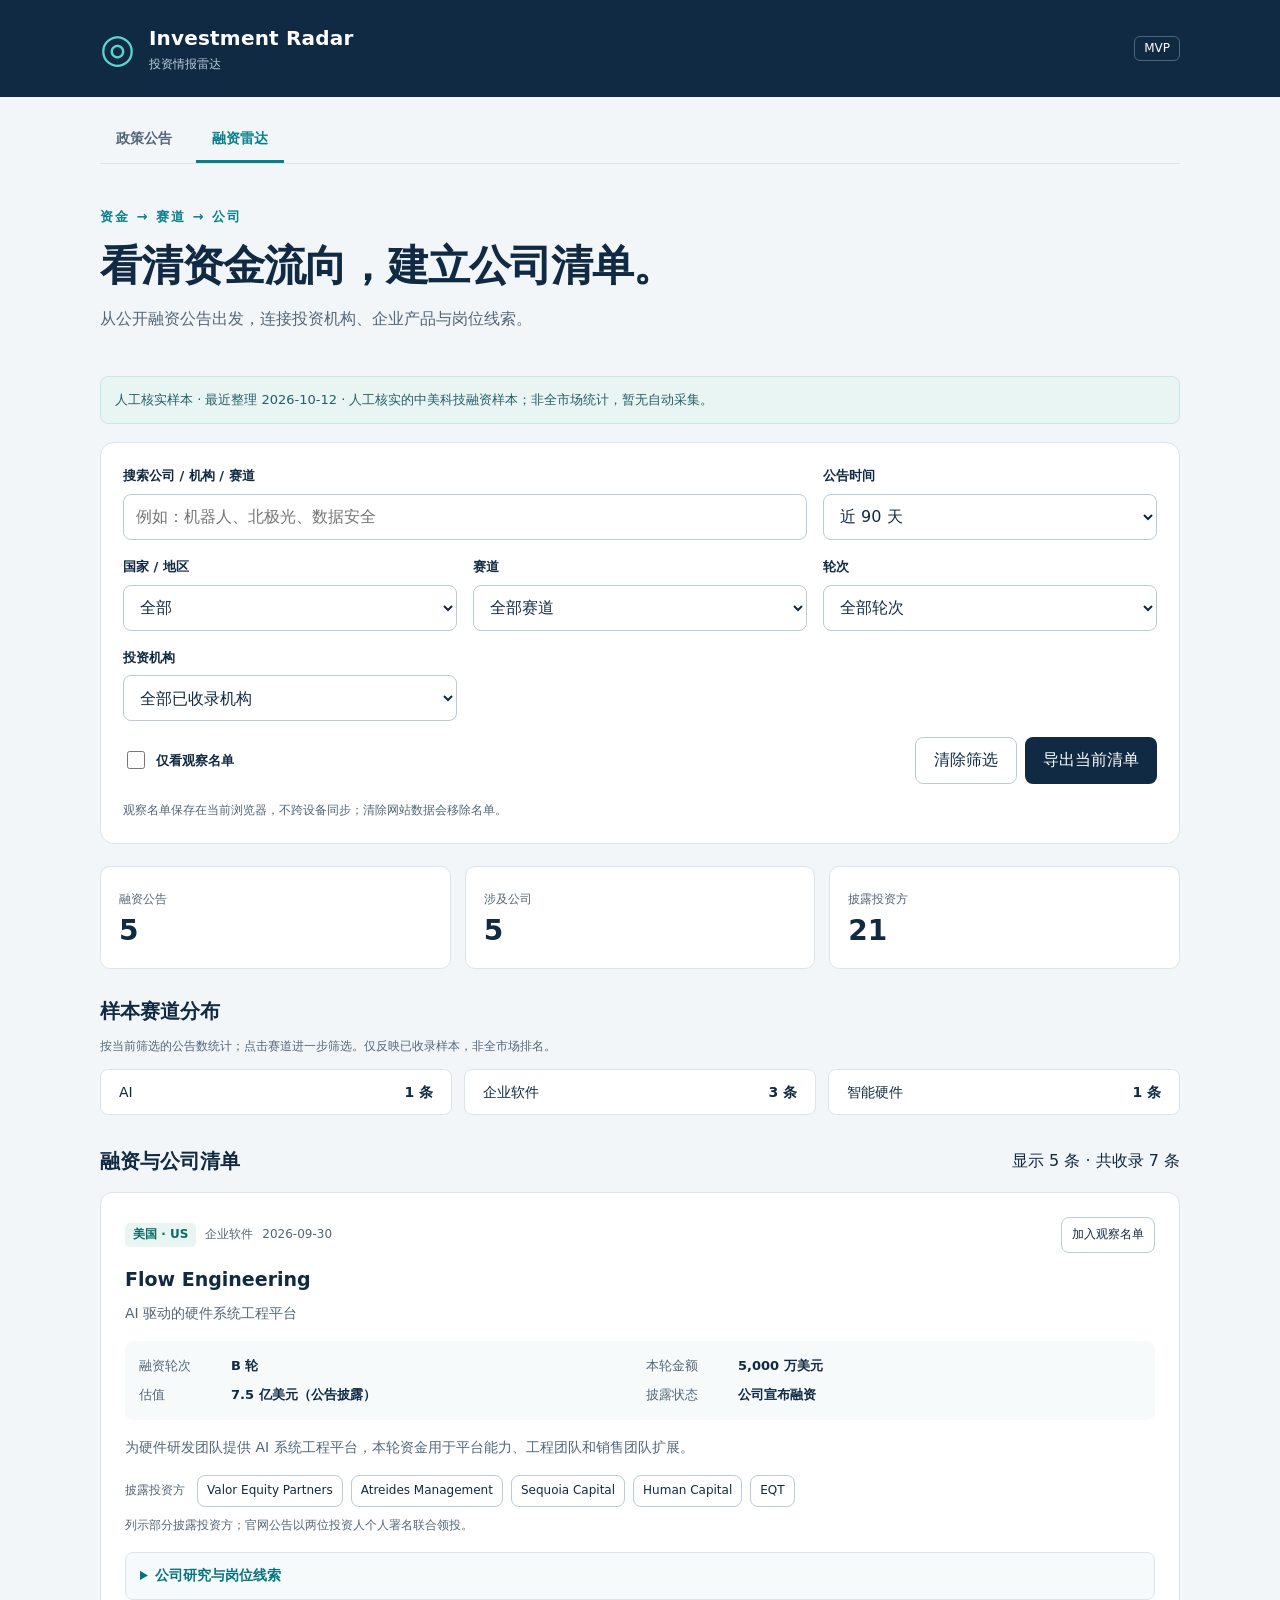
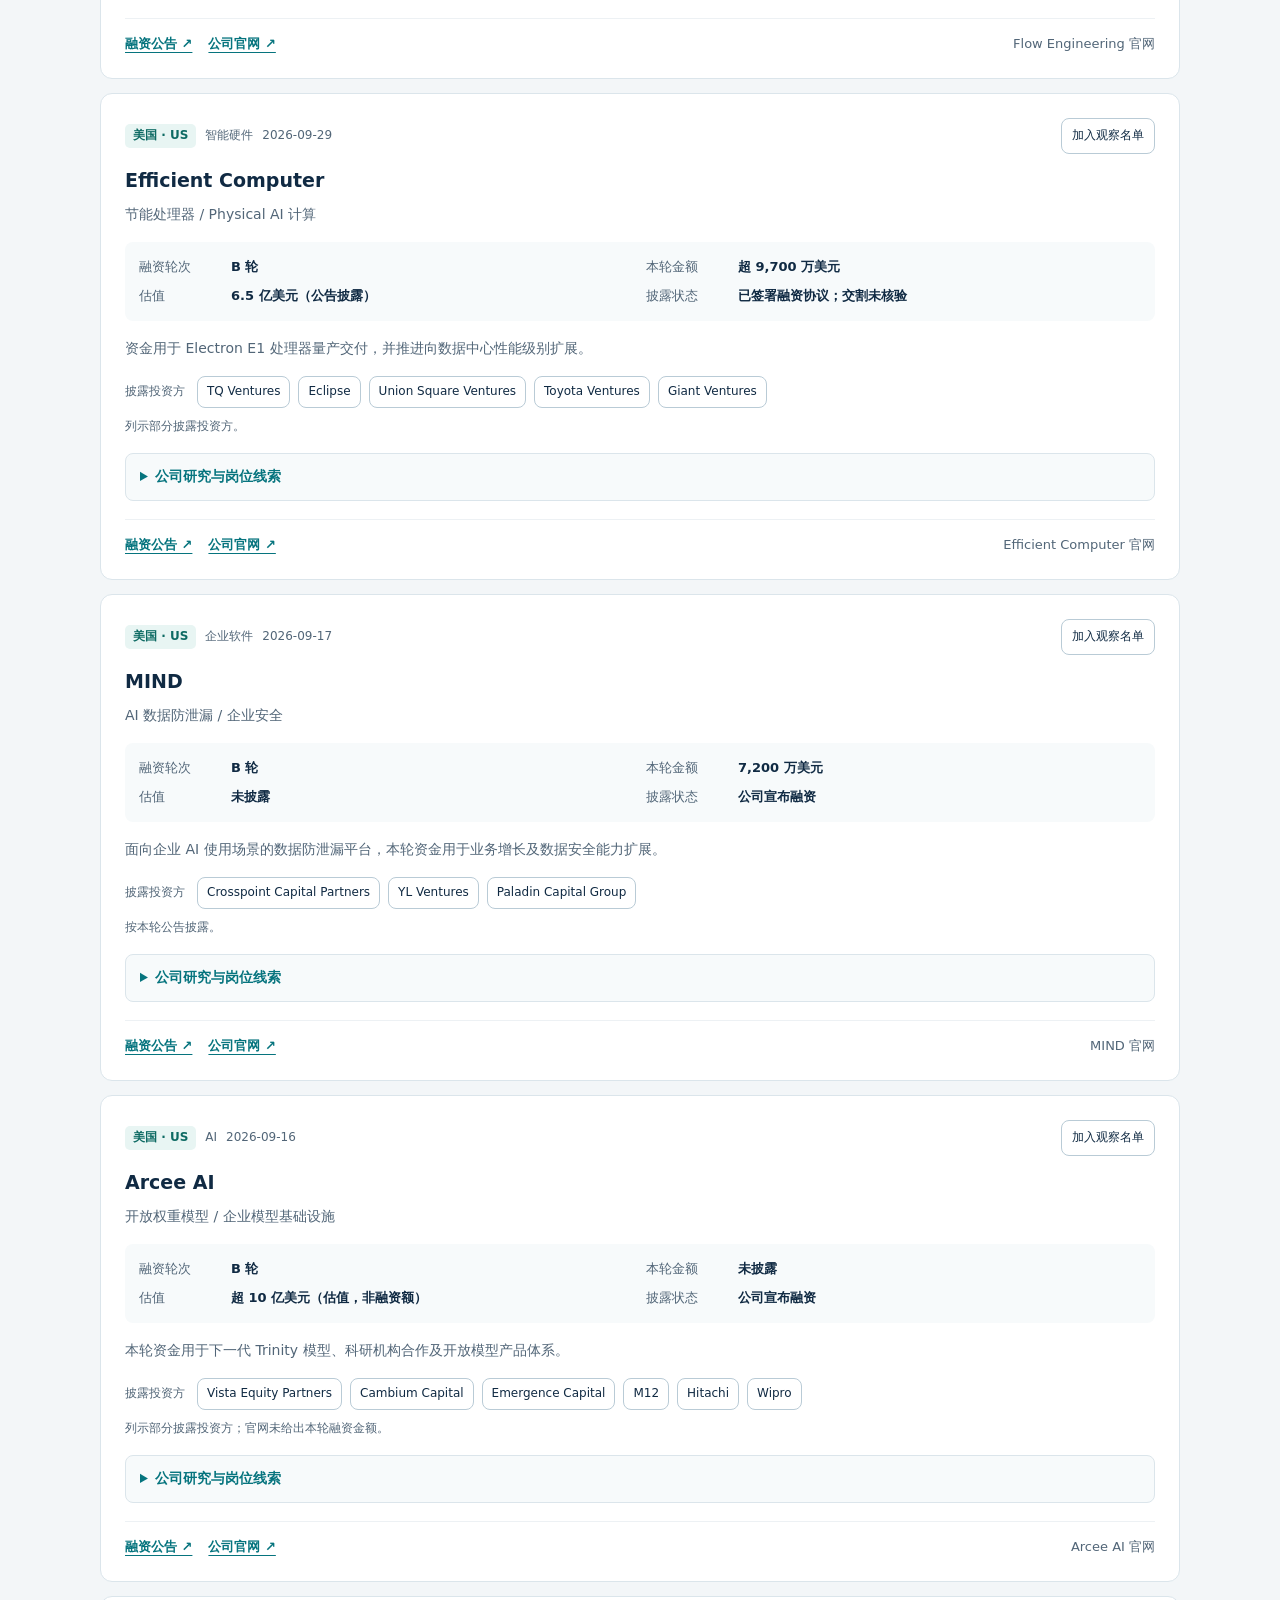
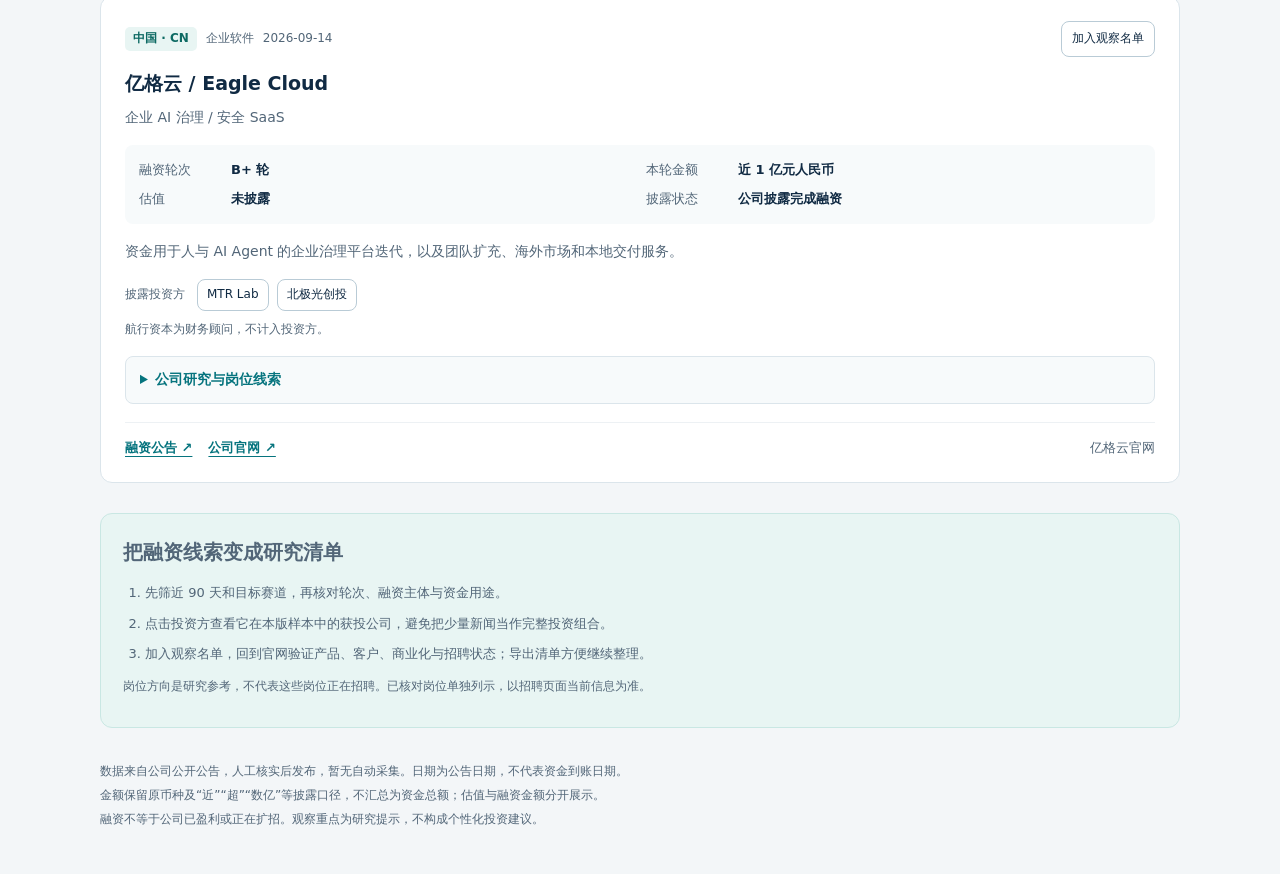
==== funding.html @ 4e7afb24 "Add files via upload" ====
<!doctype html>
<html lang="zh-CN">
<head>
  <meta charset="utf-8">
  <meta name="viewport" content="width=device-width, initial-scale=1">
  <meta name="theme-color" content="#102a43">
  <meta name="description" content="Investment Radar 融资雷达：按赛道、轮次和投资机构浏览中美科技融资，建立公司观察名单。">
  <title>融资雷达 · Investment Radar</title>
  <link rel="stylesheet" href="./styles.css?v=20261012-funding1">
  <script src="./funding.js?v=20261012-funding1" defer></script>
</head>
<body>
  <header><div class="wrap brand"><span class="logo" aria-hidden="true">◎</span><div><strong>Investment Radar</strong><span>投资情报雷达</span></div><span class="badge">MVP</span></div></header>
  <main class="wrap">
    <nav class="section-nav" aria-label="信息版块"><a href="./index.html">政策公告</a><a href="./funding.html" aria-current="page">融资雷达</a></nav>
    <section class="intro"><p class="eyebrow">资金 → 赛道 → 公司</p><h1>看清资金流向，建立公司清单。</h1><p>从公开融资公告出发，连接投资机构、企业产品与岗位线索。</p></section>
    <p id="funding-status" class="pilot-status" role="status" aria-live="polite">正在加载融资信息…</p>
    <section class="funding-toolbar" aria-label="融资筛选">
      <div class="field funding-search"><label for="funding-search">搜索公司 / 机构 / 赛道</label><input id="funding-search" type="search" placeholder="例如：机器人、北极光、数据安全" autocomplete="off"></div>
      <div class="field"><label for="funding-period">公告时间</label><select id="funding-period"><option value="90">近 90 天</option><option value="30">近 30 天</option><option value="180">近 180 天</option><option value="all">全部已收录</option></select></div>
      <div class="field"><label for="funding-country">国家 / 地区</label><select id="funding-country"><option value="">全部</option><option value="CN">中国</option><option value="US">美国</option></select></div>
      <div class="field"><label for="funding-sector">赛道</label><select id="funding-sector"><option value="">全部赛道</option><option value="AI">AI</option><option value="企业软件">企业软件</option><option value="智能硬件">智能硬件</option></select></div>
      <div class="field"><label for="funding-round">轮次</label><select id="funding-round"><option value="">全部轮次</option><option value="ABC">A / B / C 系列</option><option value="A">A 系列</option><option value="B">B 系列（含 B+）</option><option value="C">C 系列</option><option value="OTHER">其他 / 未披露</option></select></div>
      <div class="field"><label for="funding-investor">投资机构</label><select id="funding-investor"><option value="">全部已收录机构</option></select></div>
      <div class="funding-actions"><label class="watch-toggle" for="funding-watch-only"><input id="funding-watch-only" type="checkbox">仅看观察名单</label><div><button id="funding-clear" type="button" class="secondary-button">清除筛选</button><button id="funding-export" type="button" disabled>导出当前清单</button><button id="funding-retry" type="button" hidden>重试加载</button></div></div>
      <p id="watch-notice" class="funding-note" role="status" aria-live="polite">观察名单保存在当前浏览器，不跨设备同步。</p>
    </section>
    <section class="funding-stats" aria-label="筛选结果统计"><div><span>融资公告</span><strong id="funding-stat-events">0</strong></div><div><span>涉及公司</span><strong id="funding-stat-companies">0</strong></div><div><span>披露投资方</span><strong id="funding-stat-investors">0</strong></div></section>
    <section class="sector-section" aria-label="样本赛道分布"><h2>样本赛道分布</h2><p class="funding-note">按当前筛选的公告数统计；点击赛道进一步筛选。仅反映已收录样本，非全市场排名。</p><div id="funding-sectors" class="sector-grid"></div></section>
    <div class="results-heading"><h2>融资与公司清单</h2><span id="funding-count" aria-live="polite"></span></div>
    <section id="funding-cards" class="events" aria-label="融资公告列表"></section>
    <aside class="funding-guide"><h2>把融资线索变成研究清单</h2><ol><li>先筛近 90 天和目标赛道，再核对轮次、融资主体与资金用途。</li><li>点击投资方查看它在本版样本中的获投公司，避免把少量新闻当作完整投资组合。</li><li>加入观察名单，回到官网验证产品、客户、商业化与招聘状态；导出清单方便继续整理。</li></ol><p>岗位方向是研究参考，不代表这些岗位正在招聘。已核对岗位单独列示，以招聘页面当前信息为准。</p></aside>
    <footer><p>数据来自公司公开公告，人工核实后发布，暂无自动采集。日期为公告日期，不代表资金到账日期。</p><p>金额保留原币种及“近”“超”“数亿”等披露口径，不汇总为资金总额；估值与融资金额分开展示。</p><p>融资不等于公司已盈利或正在扩招。观察重点为研究提示，不构成个性化投资建议。</p></footer>
  </main>
</body>
</html>
---- styles.css ----
:root{color-scheme:light;--ink:#102a43;--muted:#526678;--accent:#087f8c;--line:#dbe5eb;--paper:#fff;--bg:#f3f6f8}*{box-sizing:border-box}body{margin:0;background:var(--bg);font-family:system-ui,-apple-system,"Segoe UI","Microsoft YaHei",sans-serif;color:var(--ink);line-height:1.65}.wrap{width:min(1080px,calc(100% - 40px));margin:auto}header{background:var(--ink);color:#fff}.brand{display:flex;align-items:center;gap:14px;padding:22px 0}.brand strong{display:block;font-size:20px;letter-spacing:.2px}.brand div>span{display:block;font-size:12px;color:#bbd0dd}.logo{font-size:40px;line-height:1;color:#5ad4cd}.badge{margin-left:auto;border:1px solid #4a677d;border-radius:6px;padding:2px 9px;font-size:12px}.intro{padding:42px 0 28px}.eyebrow{color:var(--accent);font-weight:700;font-size:13px;letter-spacing:2px;margin:0}h1{font-size:clamp(27px,4vw,42px);letter-spacing:-1px;line-height:1.3;margin:12px 0}p{margin:8px 0}.intro>p:last-child{color:var(--muted)}.toolbar{display:flex;gap:16px;align-items:end;background:#fff;padding:22px;border:1px solid var(--line);border-radius:14px}.field{min-width:180px}.search{flex:1;min-width:0}label{display:block;font-size:13px;font-weight:600;margin-bottom:7px}input,select,button{font:inherit;border-radius:8px;min-height:46px}input,select{width:100%;border:1px solid #b9cbd6;padding:9px 12px;background:#fff;color:var(--ink)}button{background:var(--ink);color:#fff;border:0;padding:9px 18px;cursor:pointer;white-space:nowrap}button:disabled{opacity:.6;cursor:wait}a:focus-visible,input:focus-visible,select:focus-visible,button:focus-visible{outline:3px solid #16a6ac;outline-offset:3px}.results-heading{display:flex;align-items:center;justify-content:space-between;gap:12px;margin:30px 0 14px}h2{font-size:20px;margin:0}#count{font-size:13px;color:var(--muted)}.status{padding:14px 0;color:var(--muted);font-size:14px}.status.error{background:#fff0ed;border:1px solid #e9b8ad;border-radius:8px;padding:14px;color:#8d2f21}.events{display:grid;gap:14px}.card{padding:24px;background:var(--paper);border:1px solid var(--line);border-radius:12px}.meta{display:flex;flex-wrap:wrap;align-items:center;gap:9px;font-size:12px;color:var(--muted)}.tag{border-radius:5px;padding:2px 8px;background:#e8f5f3;color:#0d6a63;font-weight:600}.card h3{font-size:19px;line-height:1.5;margin:12px 0 8px;overflow-wrap:anywhere}.summary{font-size:14px;color:var(--muted);white-space:pre-line;overflow-wrap:anywhere}.card-bottom{display:flex;justify-content:space-between;align-items:center;gap:16px;border-top:1px solid #edf1f4;margin-top:18px;padding-top:14px;font-size:13px}.source{color:var(--muted)}a{color:#06747e;text-underline-offset:4px;font-weight:600}.empty{background:#fff;border:1px dashed #b9cbd6;padding:36px 20px;text-align:center;border-radius:12px;color:var(--muted)}#more{display:block;margin:22px auto}#more[hidden]{display:none}footer{font-size:12px;color:var(--muted);padding:30px 0 40px}footer p{margin:4px 0}@media(max-width:600px){.wrap{width:calc(100% - 28px)}.brand{padding:17px 0}.intro{padding:30px 0 22px}.toolbar{flex-wrap:wrap;padding:16px;gap:12px}.search{flex-basis:100%}.field:not(.search){flex:1;min-width:0}.toolbar button{padding:9px 12px}.card{padding:18px}.card h3{font-size:17px}.card-bottom{align-items:start}.results-heading{margin-top:24px}}
.original-title{font-size:13px;line-height:1.6;color:var(--muted);margin:4px 0 12px;overflow-wrap:anywhere}@media(max-width:600px){.original-title{font-size:12px}.source{overflow-wrap:anywhere}}
.pilot-status{font-size:13px;color:#245f68;background:#e8f5f3;border:1px solid #c9e7e3;border-radius:8px;padding:12px 14px;line-height:1.7}.pilot-summary{border-left:3px solid var(--accent);padding-left:14px;margin:18px 0}.pilot-summary h4,.pilot-analysis h4{font-size:13px;margin:14px 0 6px;color:var(--ink)}.pilot-summary p,.pilot-analysis p,.analysis-list{font-size:14px;color:var(--muted);line-height:1.85;overflow-wrap:anywhere}.pilot-analysis{background:#f7fafb;border:1px solid var(--line);border-radius:8px;padding:0 14px;margin-top:16px}.pilot-analysis>summary{min-height:46px;cursor:pointer;padding:11px 0;font-size:14px;font-weight:600;color:#06747e}.pilot-analysis[open]{padding-bottom:14px}.pilot-analysis>summary:focus-visible{outline:3px solid #16a6ac;outline-offset:3px}.pilot-analysis .analysis-meta{font-size:12px;margin-top:4px}.analysis-list{padding-left:22px;margin:6px 0}.analysis-list li{margin:5px 0}.pilot-analysis .analysis-limits{font-size:13px}@media(max-width:600px){.pilot-summary{padding-left:11px}.pilot-summary p,.pilot-analysis p,.analysis-list{font-size:13px}}
.routine-toggle{display:flex;align-items:center;gap:8px;margin:14px 0 0;font-size:13px;color:var(--muted);cursor:pointer}.routine-toggle input{width:18px;height:18px;min-height:18px;accent-color:var(--accent)}.routine-tag{font-size:12px;color:#687782;background:#edf1f4;border-radius:5px;padding:2px 8px}.results-heading{flex-wrap:wrap}
.section-nav{display:flex;gap:8px;border-bottom:1px solid var(--line);padding-top:20px}.section-nav a{display:block;padding:10px 16px;text-decoration:none;font-size:14px;color:var(--muted);border-bottom:3px solid transparent}.section-nav a[aria-current="page"]{color:var(--accent);border-bottom-color:var(--accent)}.funding-toolbar{background:#fff;border:1px solid var(--line);padding:22px;border-radius:14px;display:grid;grid-template-columns:repeat(3,minmax(0,1fr));gap:16px;margin-top:18px}.funding-toolbar .field{min-width:0}.funding-search{grid-column:span 2}.funding-actions{grid-column:1/-1;display:flex;justify-content:space-between;gap:14px;align-items:center;flex-wrap:wrap}.funding-actions>div{display:flex;flex-wrap:wrap;gap:8px}.secondary-button,.watch-button,.investor-chip{background:#fff;color:var(--ink);border:1px solid #b9cbd6}.watch-toggle{display:flex;align-items:center;gap:8px;margin:0;font-size:13px;cursor:pointer}.watch-toggle input{width:18px;height:18px;min-height:18px;accent-color:var(--accent)}.funding-note{font-size:12px;color:var(--muted);line-height:1.75}.funding-toolbar>.funding-note{grid-column:1/-1;margin:0}.funding-stats{display:grid;grid-template-columns:repeat(3,minmax(0,1fr));gap:14px;margin:22px 0}.funding-stats>div{background:#fff;border:1px solid var(--line);border-radius:10px;padding:18px}.funding-stats span{font-size:12px;color:var(--muted)}.funding-stats strong{display:block;font-size:28px;line-height:1.4}.sector-section{margin:26px 0}.sector-grid{display:grid;grid-template-columns:repeat(3,minmax(0,1fr));gap:12px;margin-top:12px}.sector-button{display:flex;justify-content:space-between;align-items:center;gap:8px;background:#fff;border:1px solid var(--line);color:var(--ink);font-size:14px;white-space:normal}.sector-button[aria-pressed="true"]{background:#e8f5f3;border-color:var(--accent)}.watch-button{margin-left:auto;min-height:36px;padding:4px 10px;font-size:12px}.watch-button[aria-pressed="true"]{background:#e8f5f3;border-color:var(--accent);color:#0d6a63}.funding-subsector{font-size:14px;color:var(--muted);margin-top:0}.funding-facts{display:grid;grid-template-columns:80px minmax(0,1fr) 80px minmax(0,1fr);gap:8px 12px;font-size:13px;background:#f7fafb;border-radius:8px;padding:14px;margin:16px 0}.funding-facts dt{color:var(--muted)}.funding-facts dd{margin:0;font-weight:600;overflow-wrap:anywhere}.investor-chips{display:flex;gap:8px;flex-wrap:wrap;align-items:center;margin-top:16px}.funding-label{font-size:12px;color:var(--muted);margin-right:4px}.investor-chip{font-size:12px;padding:3px 9px;min-height:32px;white-space:normal;overflow-wrap:anywhere}.funding-links{flex-wrap:wrap;justify-content:flex-start;font-size:13px}.funding-links .source{margin-left:auto}.funding-guide{background:#e8f5f3;border:1px solid #c9e7e3;padding:22px;border-radius:12px;margin-top:30px;font-size:13px;color:var(--muted)}.funding-guide ol{padding-left:22px}.funding-guide li{margin:9px 0}.funding-guide p{font-size:12px}button[hidden]{display:none}@media(max-width:600px){.funding-toolbar{grid-template-columns:repeat(2,minmax(0,1fr));padding:16px;gap:12px}.funding-search{grid-column:1/-1}.funding-toolbar .field:last-of-type{grid-column:1/-1}.funding-actions{align-items:flex-start}.funding-actions>div{width:100%}.funding-actions button{flex:1;font-size:12px;padding:8px}.funding-stats{gap:8px}.funding-stats>div{padding:12px}.funding-stats strong{font-size:25px}.sector-grid{gap:8px}.sector-button{padding:10px;font-size:12px;flex-wrap:wrap}.funding-facts{grid-template-columns:70px minmax(0,1fr);gap:7px 10px;padding:12px}.watch-button{white-space:normal}.funding-links .source{flex-basis:100%;margin-left:0}.funding-card .meta{row-gap:8px}.funding-guide{padding:18px}}
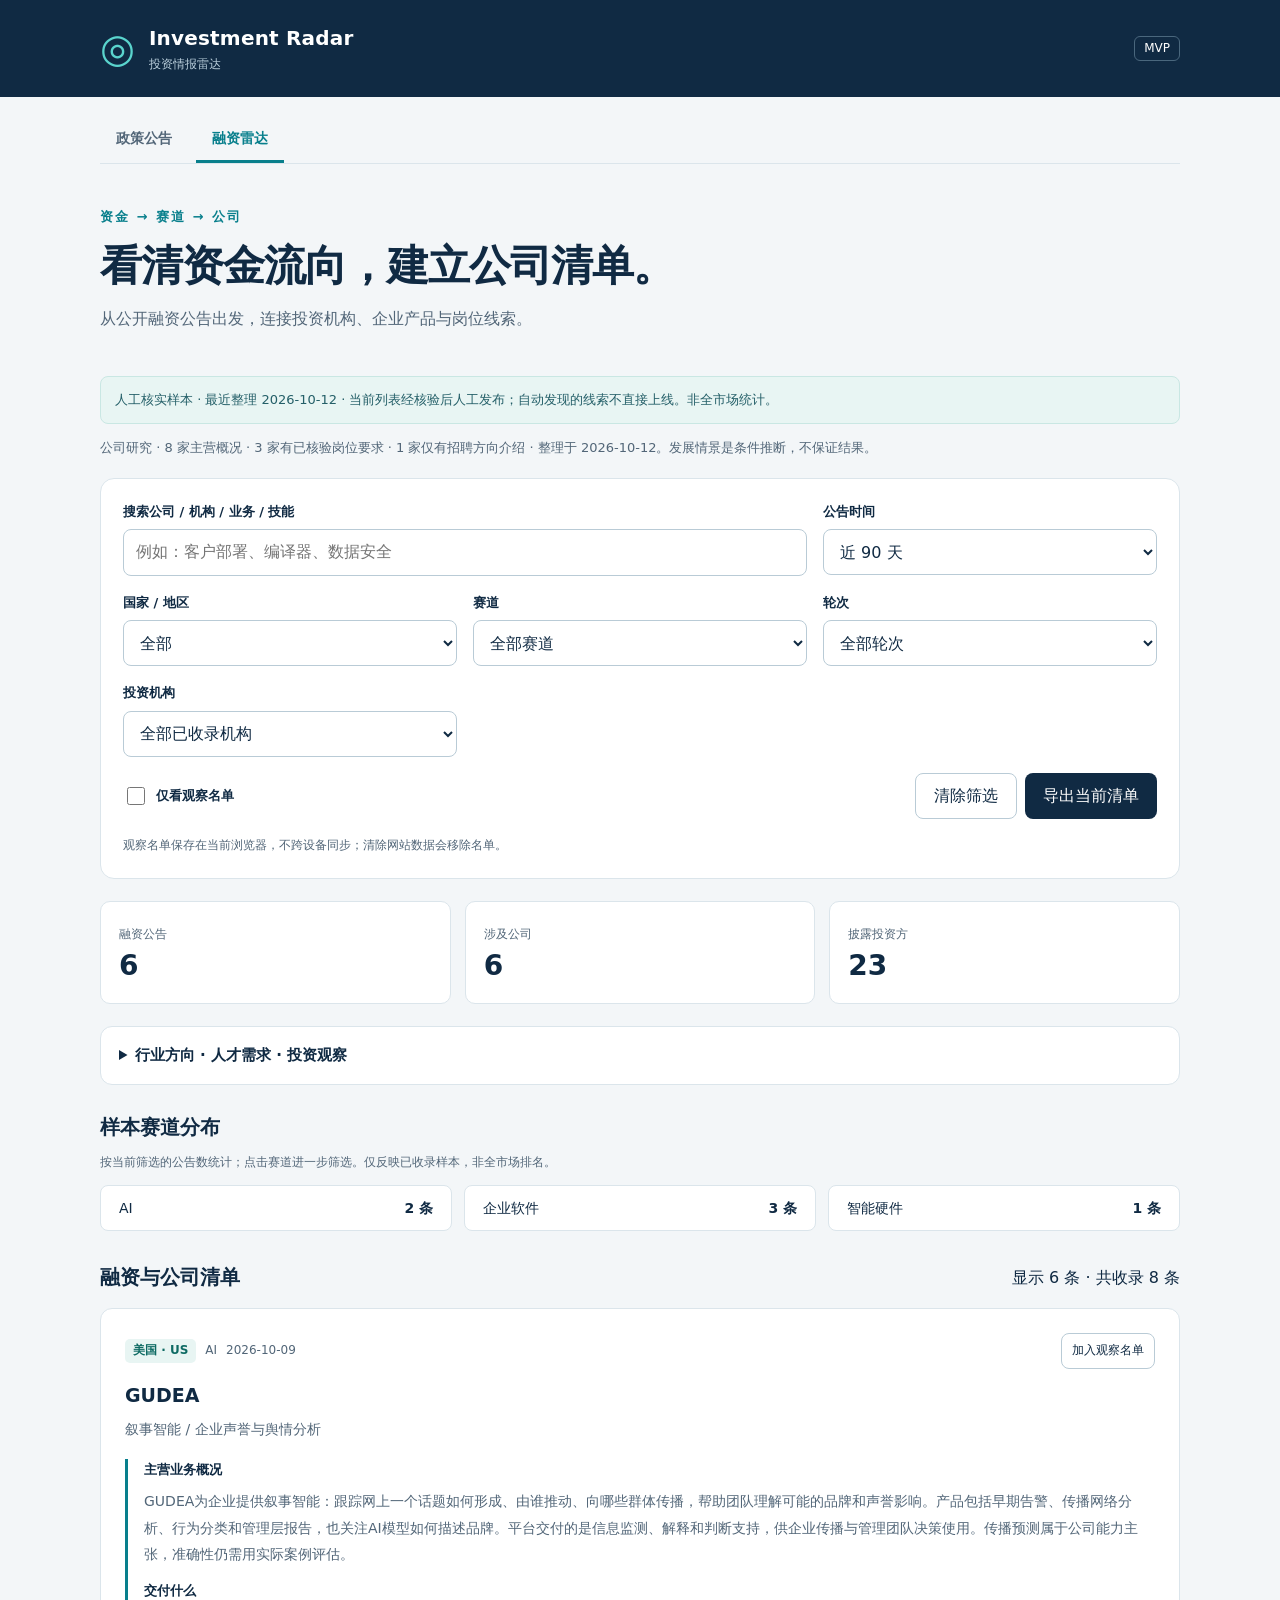
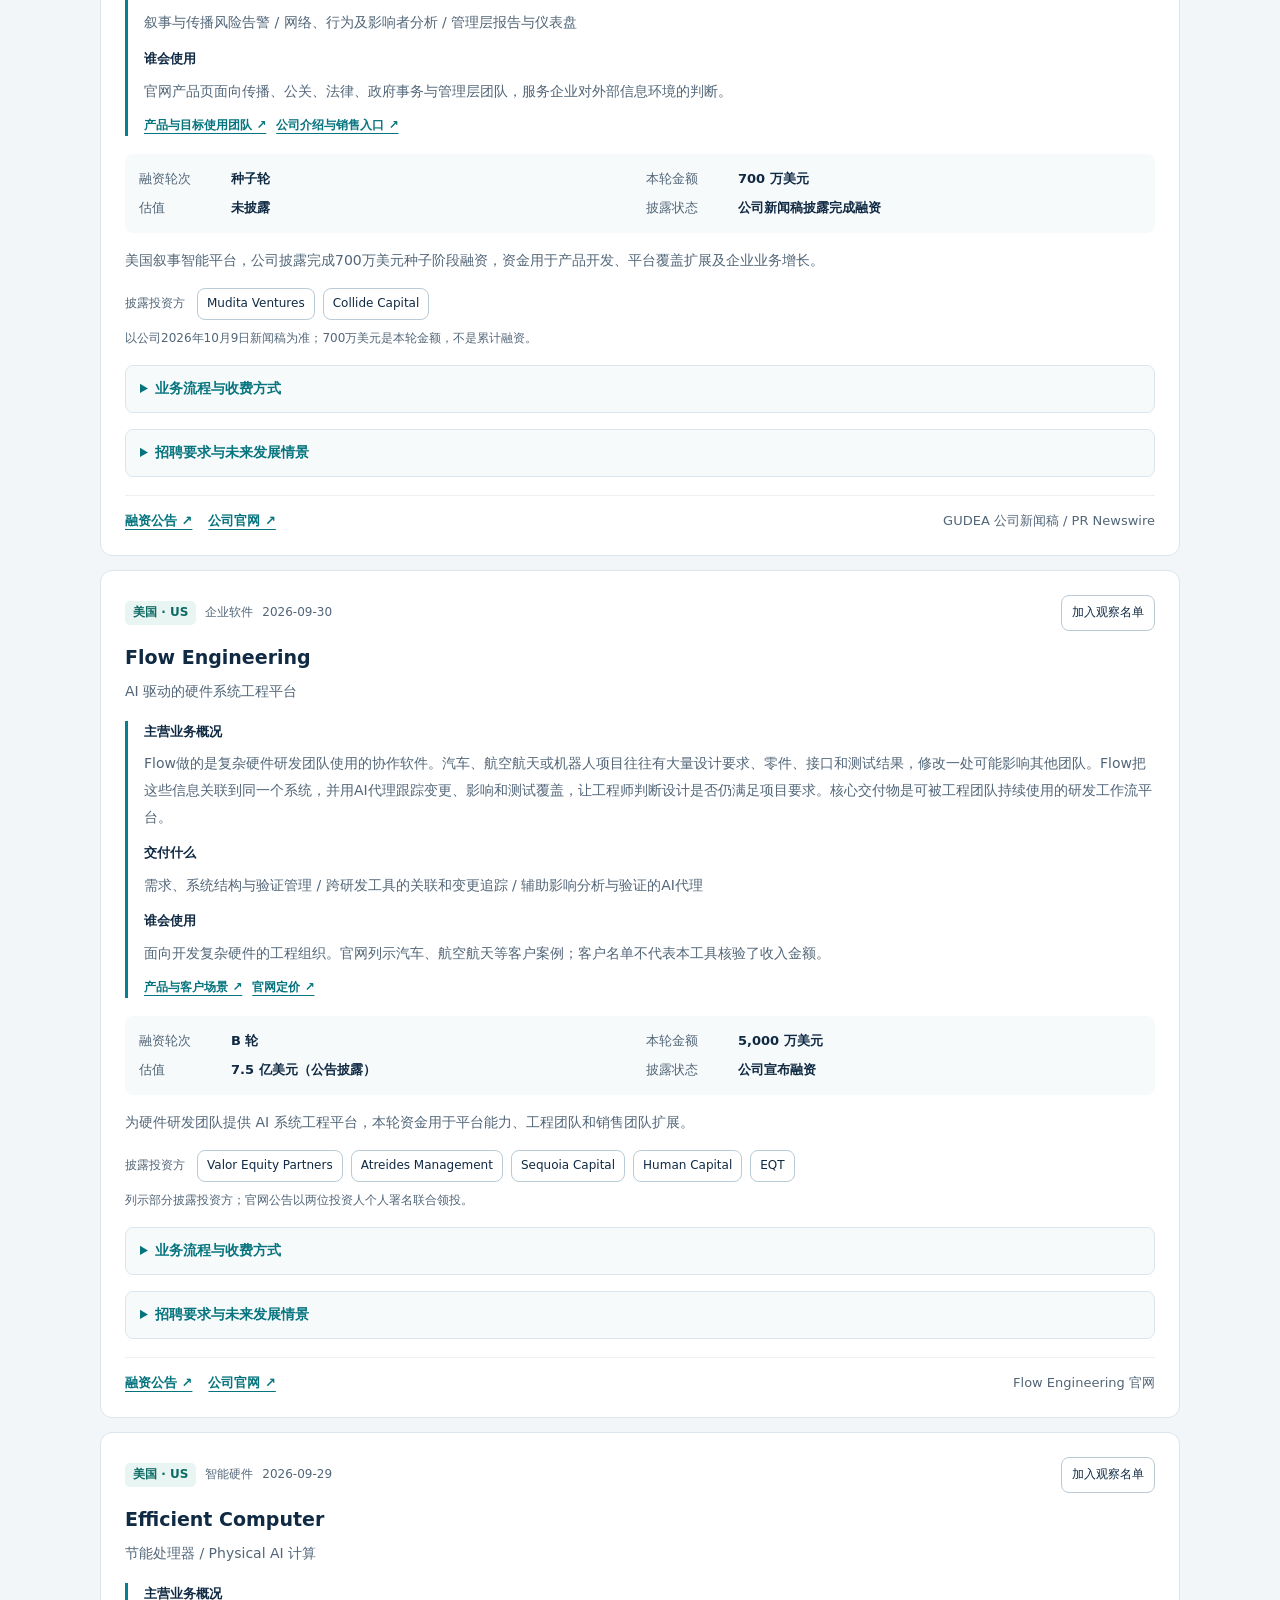
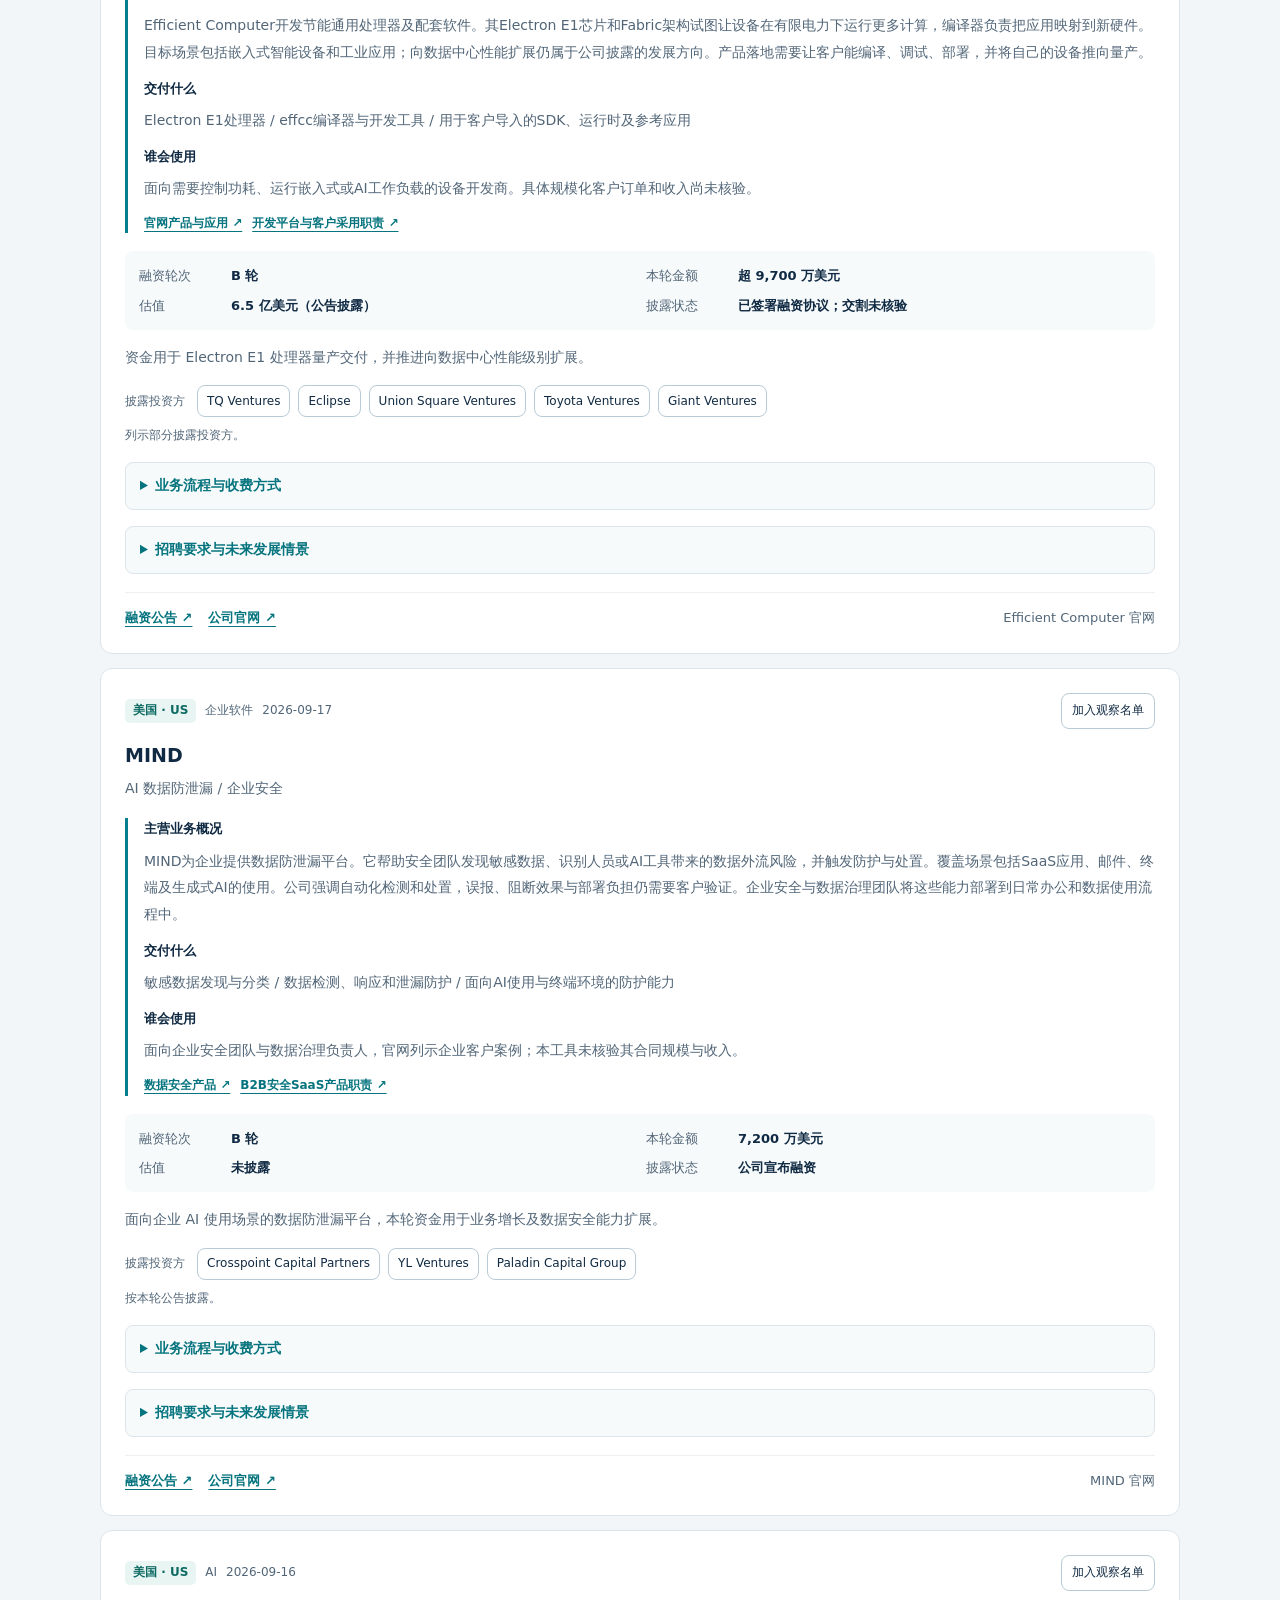
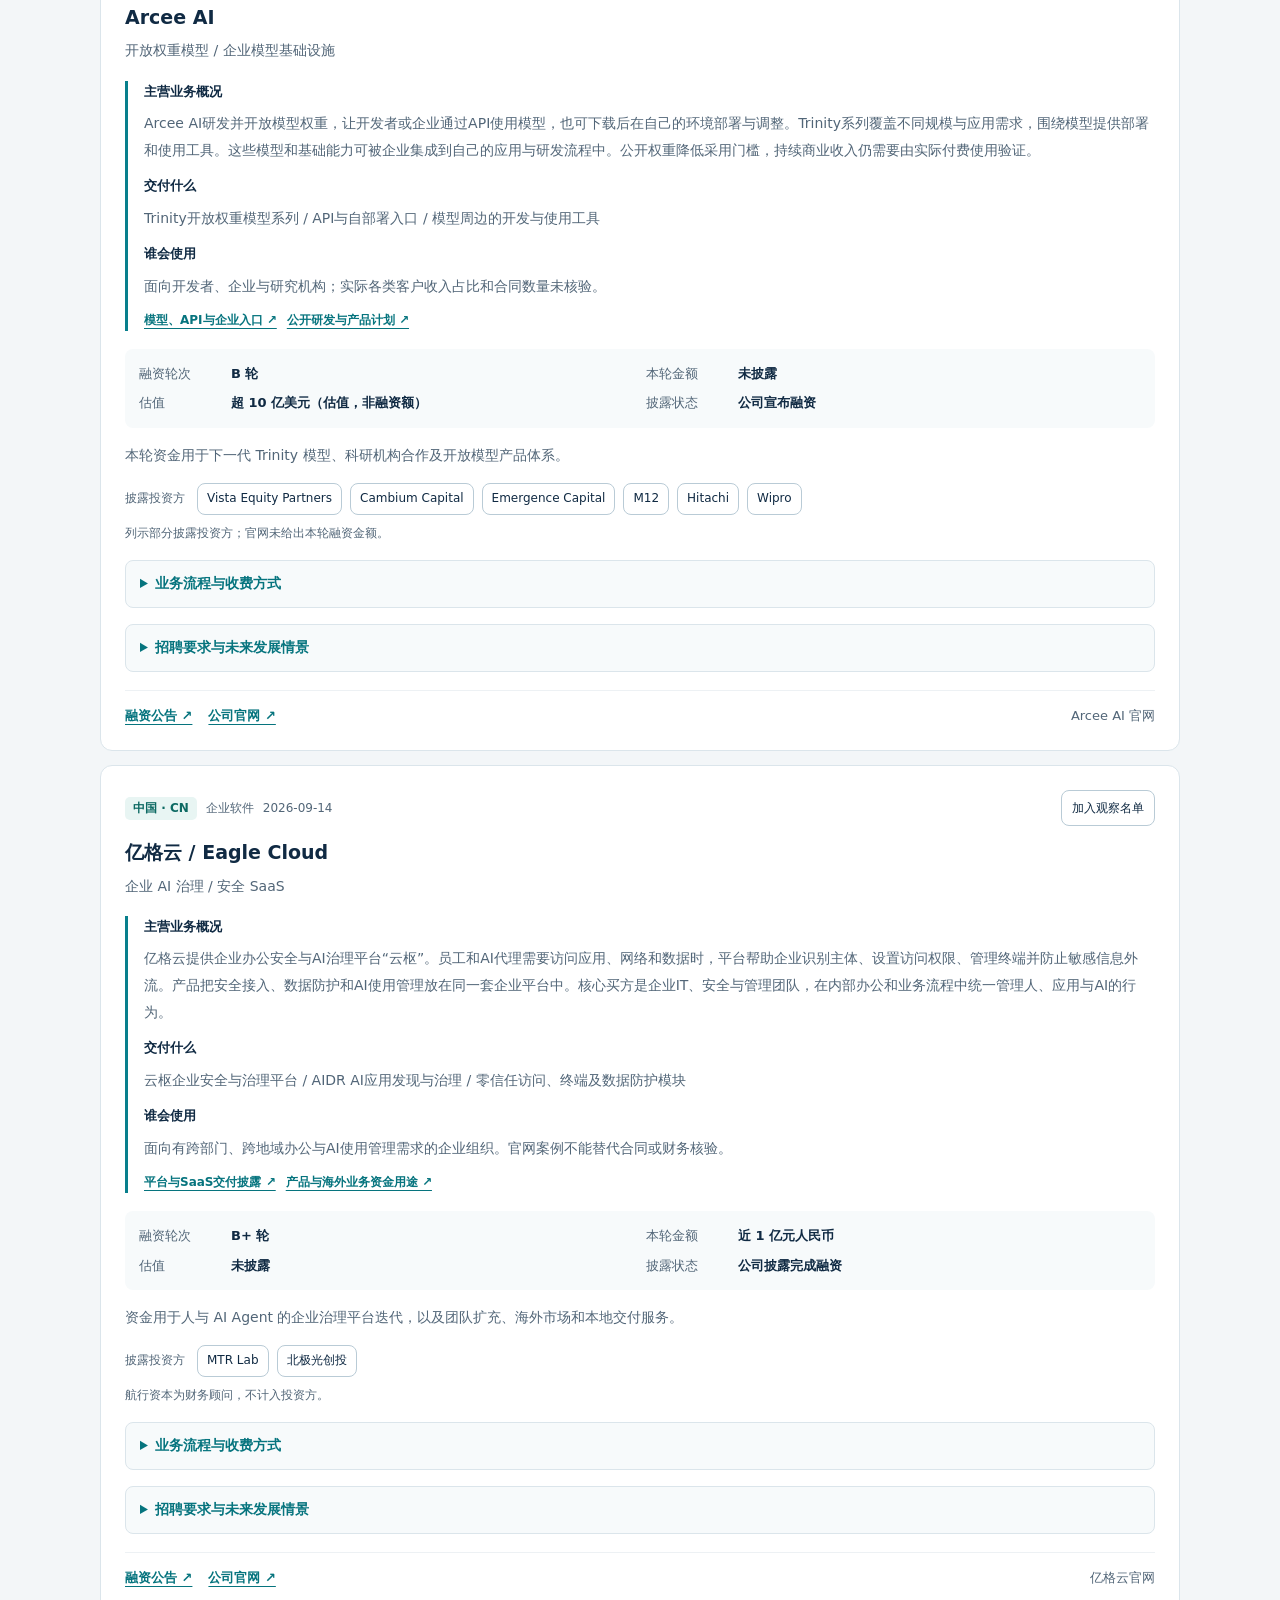
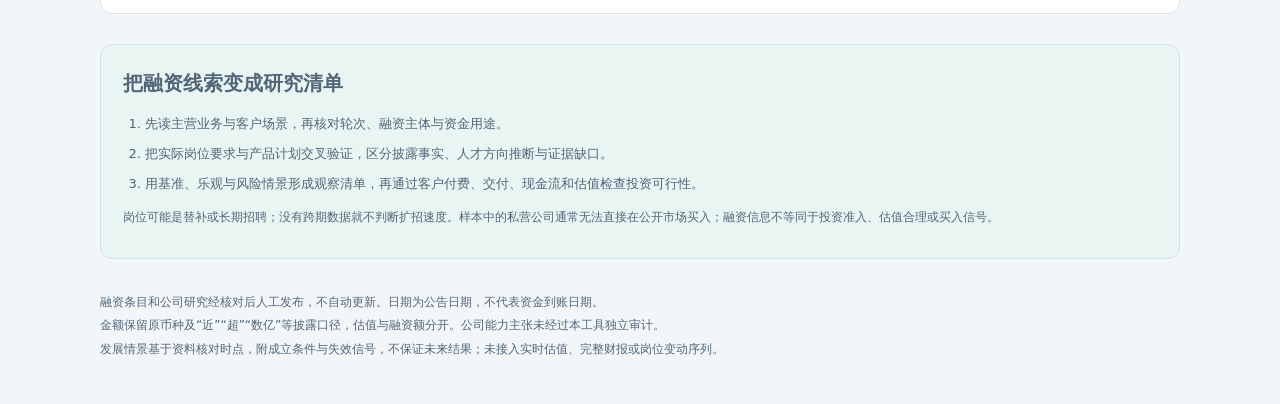
==== commit 2f799ccd: "Add files via upload" ====
--- a/funding.html
+++ b/funding.html
@@ -6,8 +6,8 @@
   <meta name="theme-color" content="#102a43">
   <meta name="description" content="Investment Radar 融资雷达：按赛道、轮次和投资机构浏览中美科技融资，建立公司观察名单。">
   <title>融资雷达 · Investment Radar</title>
-  <link rel="stylesheet" href="./styles.css?v=20261012-funding1">
-  <script src="./funding.js?v=20261012-funding1" defer></script>
+  <link rel="stylesheet" href="./styles.css?v=20261012-research1">
+  <script src="./funding.js?v=20261012-research1" defer></script>
 </head>
 <body>
   <header><div class="wrap brand"><span class="logo" aria-hidden="true">◎</span><div><strong>Investment Radar</strong><span>投资情报雷达</span></div><span class="badge">MVP</span></div></header>
@@ -15,8 +15,9 @@
     <nav class="section-nav" aria-label="信息版块"><a href="./index.html">政策公告</a><a href="./funding.html" aria-current="page">融资雷达</a></nav>
     <section class="intro"><p class="eyebrow">资金 → 赛道 → 公司</p><h1>看清资金流向，建立公司清单。</h1><p>从公开融资公告出发，连接投资机构、企业产品与岗位线索。</p></section>
     <p id="funding-status" class="pilot-status" role="status" aria-live="polite">正在加载融资信息…</p>
+    <p id="research-status" class="research-status" role="status" aria-live="polite">正在加载公司业务与招聘研究…</p>
     <section class="funding-toolbar" aria-label="融资筛选">
-      <div class="field funding-search"><label for="funding-search">搜索公司 / 机构 / 赛道</label><input id="funding-search" type="search" placeholder="例如：机器人、北极光、数据安全" autocomplete="off"></div>
+      <div class="field funding-search"><label for="funding-search">搜索公司 / 机构 / 业务 / 技能</label><input id="funding-search" type="search" placeholder="例如：客户部署、编译器、数据安全" autocomplete="off"></div>
       <div class="field"><label for="funding-period">公告时间</label><select id="funding-period"><option value="90">近 90 天</option><option value="30">近 30 天</option><option value="180">近 180 天</option><option value="all">全部已收录</option></select></div>
       <div class="field"><label for="funding-country">国家 / 地区</label><select id="funding-country"><option value="">全部</option><option value="CN">中国</option><option value="US">美国</option></select></div>
       <div class="field"><label for="funding-sector">赛道</label><select id="funding-sector"><option value="">全部赛道</option><option value="AI">AI</option><option value="企业软件">企业软件</option><option value="智能硬件">智能硬件</option></select></div>
@@ -26,11 +27,12 @@
       <p id="watch-notice" class="funding-note" role="status" aria-live="polite">观察名单保存在当前浏览器，不跨设备同步。</p>
     </section>
     <section class="funding-stats" aria-label="筛选结果统计"><div><span>融资公告</span><strong id="funding-stat-events">0</strong></div><div><span>涉及公司</span><strong id="funding-stat-companies">0</strong></div><div><span>披露投资方</span><strong id="funding-stat-investors">0</strong></div></section>
+    <details class="industry-research"><summary>行业方向 · 人才需求 · 投资观察</summary><p class="funding-note">来自已收录公司样本的条件推断，不是全行业预测；以下观察不随筛选变化。</p><div id="industry-research-cards" class="industry-research-grid"></div></details>
     <section class="sector-section" aria-label="样本赛道分布"><h2>样本赛道分布</h2><p class="funding-note">按当前筛选的公告数统计；点击赛道进一步筛选。仅反映已收录样本，非全市场排名。</p><div id="funding-sectors" class="sector-grid"></div></section>
     <div class="results-heading"><h2>融资与公司清单</h2><span id="funding-count" aria-live="polite"></span></div>
     <section id="funding-cards" class="events" aria-label="融资公告列表"></section>
-    <aside class="funding-guide"><h2>把融资线索变成研究清单</h2><ol><li>先筛近 90 天和目标赛道，再核对轮次、融资主体与资金用途。</li><li>点击投资方查看它在本版样本中的获投公司，避免把少量新闻当作完整投资组合。</li><li>加入观察名单，回到官网验证产品、客户、商业化与招聘状态；导出清单方便继续整理。</li></ol><p>岗位方向是研究参考，不代表这些岗位正在招聘。已核对岗位单独列示，以招聘页面当前信息为准。</p></aside>
-    <footer><p>数据来自公司公开公告，人工核实后发布，暂无自动采集。日期为公告日期，不代表资金到账日期。</p><p>金额保留原币种及“近”“超”“数亿”等披露口径，不汇总为资金总额；估值与融资金额分开展示。</p><p>融资不等于公司已盈利或正在扩招。观察重点为研究提示，不构成个性化投资建议。</p></footer>
+    <aside class="funding-guide"><h2>把融资线索变成研究清单</h2><ol><li>先读主营业务与客户场景，再核对轮次、融资主体与资金用途。</li><li>把实际岗位要求与产品计划交叉验证，区分披露事实、人才方向推断与证据缺口。</li><li>用基准、乐观与风险情景形成观察清单，再通过客户付费、交付、现金流和估值检查投资可行性。</li></ol><p>岗位可能是替补或长期招聘；没有跨期数据就不判断扩招速度。样本中的私营公司通常无法直接在公开市场买入；融资信息不等同于投资准入、估值合理或买入信号。</p></aside>
+    <footer><p>融资条目和公司研究经核对后人工发布，不自动更新。日期为公告日期，不代表资金到账日期。</p><p>金额保留原币种及“近”“超”“数亿”等披露口径，估值与融资额分开。公司能力主张未经过本工具独立审计。</p><p>发展情景基于资料核对时点，附成立条件与失效信号，不保证未来结果；未接入实时估值、完整财报或岗位变动序列。</p></footer>
   </main>
 </body>
 </html>
--- a/styles.css
+++ b/styles.css
@@ -3,3 +3,4 @@
 .pilot-status{font-size:13px;color:#245f68;background:#e8f5f3;border:1px solid #c9e7e3;border-radius:8px;padding:12px 14px;line-height:1.7}.pilot-summary{border-left:3px solid var(--accent);padding-left:14px;margin:18px 0}.pilot-summary h4,.pilot-analysis h4{font-size:13px;margin:14px 0 6px;color:var(--ink)}.pilot-summary p,.pilot-analysis p,.analysis-list{font-size:14px;color:var(--muted);line-height:1.85;overflow-wrap:anywhere}.pilot-analysis{background:#f7fafb;border:1px solid var(--line);border-radius:8px;padding:0 14px;margin-top:16px}.pilot-analysis>summary{min-height:46px;cursor:pointer;padding:11px 0;font-size:14px;font-weight:600;color:#06747e}.pilot-analysis[open]{padding-bottom:14px}.pilot-analysis>summary:focus-visible{outline:3px solid #16a6ac;outline-offset:3px}.pilot-analysis .analysis-meta{font-size:12px;margin-top:4px}.analysis-list{padding-left:22px;margin:6px 0}.analysis-list li{margin:5px 0}.pilot-analysis .analysis-limits{font-size:13px}@media(max-width:600px){.pilot-summary{padding-left:11px}.pilot-summary p,.pilot-analysis p,.analysis-list{font-size:13px}}
 .routine-toggle{display:flex;align-items:center;gap:8px;margin:14px 0 0;font-size:13px;color:var(--muted);cursor:pointer}.routine-toggle input{width:18px;height:18px;min-height:18px;accent-color:var(--accent)}.routine-tag{font-size:12px;color:#687782;background:#edf1f4;border-radius:5px;padding:2px 8px}.results-heading{flex-wrap:wrap}
 .section-nav{display:flex;gap:8px;border-bottom:1px solid var(--line);padding-top:20px}.section-nav a{display:block;padding:10px 16px;text-decoration:none;font-size:14px;color:var(--muted);border-bottom:3px solid transparent}.section-nav a[aria-current="page"]{color:var(--accent);border-bottom-color:var(--accent)}.funding-toolbar{background:#fff;border:1px solid var(--line);padding:22px;border-radius:14px;display:grid;grid-template-columns:repeat(3,minmax(0,1fr));gap:16px;margin-top:18px}.funding-toolbar .field{min-width:0}.funding-search{grid-column:span 2}.funding-actions{grid-column:1/-1;display:flex;justify-content:space-between;gap:14px;align-items:center;flex-wrap:wrap}.funding-actions>div{display:flex;flex-wrap:wrap;gap:8px}.secondary-button,.watch-button,.investor-chip{background:#fff;color:var(--ink);border:1px solid #b9cbd6}.watch-toggle{display:flex;align-items:center;gap:8px;margin:0;font-size:13px;cursor:pointer}.watch-toggle input{width:18px;height:18px;min-height:18px;accent-color:var(--accent)}.funding-note{font-size:12px;color:var(--muted);line-height:1.75}.funding-toolbar>.funding-note{grid-column:1/-1;margin:0}.funding-stats{display:grid;grid-template-columns:repeat(3,minmax(0,1fr));gap:14px;margin:22px 0}.funding-stats>div{background:#fff;border:1px solid var(--line);border-radius:10px;padding:18px}.funding-stats span{font-size:12px;color:var(--muted)}.funding-stats strong{display:block;font-size:28px;line-height:1.4}.sector-section{margin:26px 0}.sector-grid{display:grid;grid-template-columns:repeat(3,minmax(0,1fr));gap:12px;margin-top:12px}.sector-button{display:flex;justify-content:space-between;align-items:center;gap:8px;background:#fff;border:1px solid var(--line);color:var(--ink);font-size:14px;white-space:normal}.sector-button[aria-pressed="true"]{background:#e8f5f3;border-color:var(--accent)}.watch-button{margin-left:auto;min-height:36px;padding:4px 10px;font-size:12px}.watch-button[aria-pressed="true"]{background:#e8f5f3;border-color:var(--accent);color:#0d6a63}.funding-subsector{font-size:14px;color:var(--muted);margin-top:0}.funding-facts{display:grid;grid-template-columns:80px minmax(0,1fr) 80px minmax(0,1fr);gap:8px 12px;font-size:13px;background:#f7fafb;border-radius:8px;padding:14px;margin:16px 0}.funding-facts dt{color:var(--muted)}.funding-facts dd{margin:0;font-weight:600;overflow-wrap:anywhere}.investor-chips{display:flex;gap:8px;flex-wrap:wrap;align-items:center;margin-top:16px}.funding-label{font-size:12px;color:var(--muted);margin-right:4px}.investor-chip{font-size:12px;padding:3px 9px;min-height:32px;white-space:normal;overflow-wrap:anywhere}.funding-links{flex-wrap:wrap;justify-content:flex-start;font-size:13px}.funding-links .source{margin-left:auto}.funding-guide{background:#e8f5f3;border:1px solid #c9e7e3;padding:22px;border-radius:12px;margin-top:30px;font-size:13px;color:var(--muted)}.funding-guide ol{padding-left:22px}.funding-guide li{margin:9px 0}.funding-guide p{font-size:12px}button[hidden]{display:none}@media(max-width:600px){.funding-toolbar{grid-template-columns:repeat(2,minmax(0,1fr));padding:16px;gap:12px}.funding-search{grid-column:1/-1}.funding-toolbar .field:last-of-type{grid-column:1/-1}.funding-actions{align-items:flex-start}.funding-actions>div{width:100%}.funding-actions button{flex:1;font-size:12px;padding:8px}.funding-stats{gap:8px}.funding-stats>div{padding:12px}.funding-stats strong{font-size:25px}.sector-grid{gap:8px}.sector-button{padding:10px;font-size:12px;flex-wrap:wrap}.funding-facts{grid-template-columns:70px minmax(0,1fr);gap:7px 10px;padding:12px}.watch-button{white-space:normal}.funding-links .source{flex-basis:100%;margin-left:0}.funding-card .meta{row-gap:8px}.funding-guide{padding:18px}}
+.research-status{font-size:13px;line-height:1.8;color:var(--muted);margin:12px 0}.business-overview{border-left:3px solid var(--accent);padding-left:16px;margin:18px 0}.business-overview h4{font-size:13px;margin:12px 0 5px}.business-overview p{font-size:14px;line-height:1.9;color:var(--muted);overflow-wrap:anywhere}.research-sources{display:flex;gap:10px;flex-wrap:wrap;margin:12px 0;font-size:12px}.research-sources a{overflow-wrap:anywhere}.research-list{padding-left:20px;font-size:14px;line-height:1.85;color:var(--muted);margin:6px 0 12px}.research-list li{margin:5px 0}.job-evidence{border-left:2px solid #b9cbd6;padding-left:12px;margin:18px 0}.job-evidence>a{font-size:12px}.evidence-label{background:#e8f5f3;padding:8px 10px;border-radius:6px;font-size:12px!important;color:#245f68!important}.forecast-heading{border-top:1px solid var(--line);padding-top:16px;margin-top:20px!important}.industry-research{background:#fff;border:1px solid var(--line);padding:0 18px;border-radius:12px;margin:20px 0}.industry-research>summary{padding:16px 0;font-size:15px;font-weight:600;cursor:pointer;color:var(--ink)}.industry-research>summary:focus-visible{outline:3px solid #16a6ac;outline-offset:3px}.industry-research-grid{display:grid;grid-template-columns:repeat(3,minmax(0,1fr));gap:14px;padding:14px 0 20px}.industry-research-card{padding:14px;background:#f7fafb;border:1px solid var(--line);border-radius:8px}.industry-research-card h3{font-size:15px;line-height:1.6;margin:0 0 10px}.industry-research-card h4{font-size:12px;margin:14px 0 5px}.industry-research-card p{font-size:13px;line-height:1.8;color:var(--muted)}.industry-research-card .research-list{font-size:13px}.company-detail p{line-height:1.9}@media(max-width:700px){.industry-research-grid{grid-template-columns:1fr}.business-overview{padding-left:12px}.business-overview p,.research-list{font-size:13px}.industry-research{padding:0 14px}.job-evidence{padding-left:10px}}
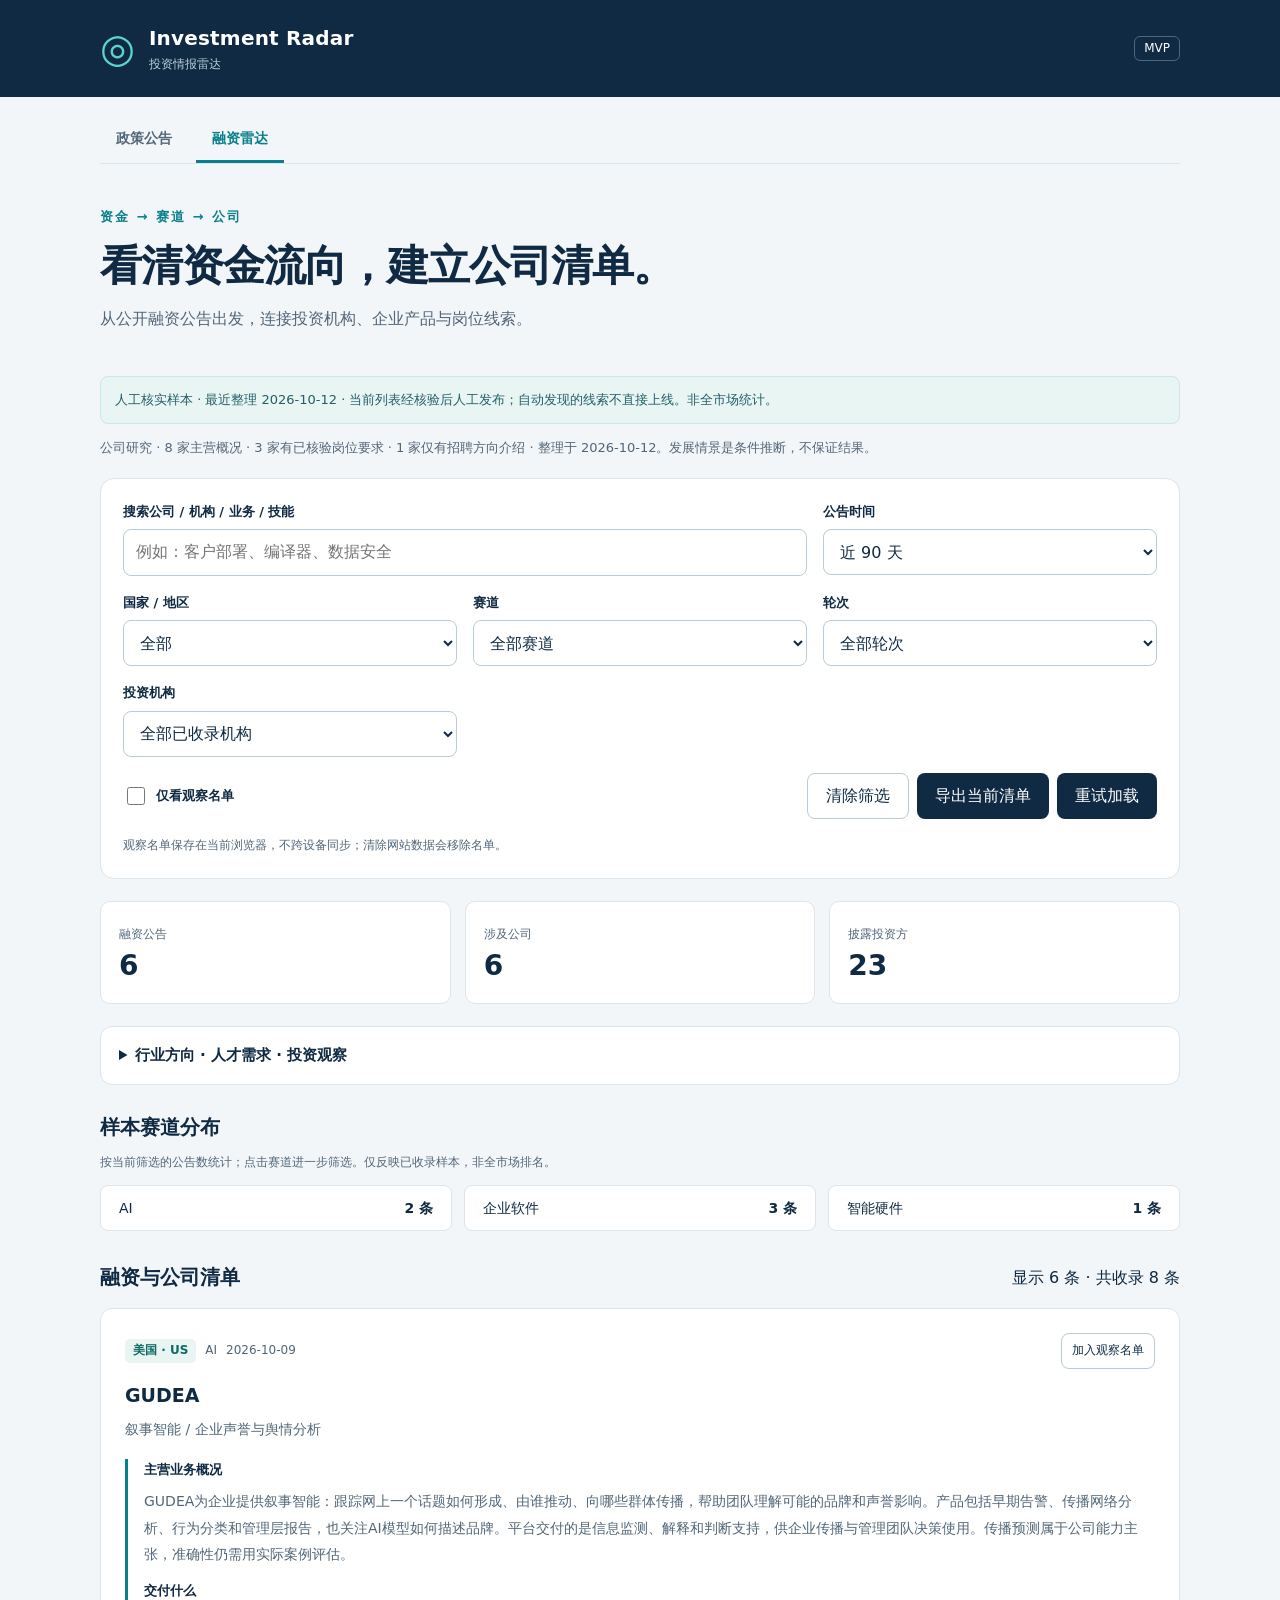
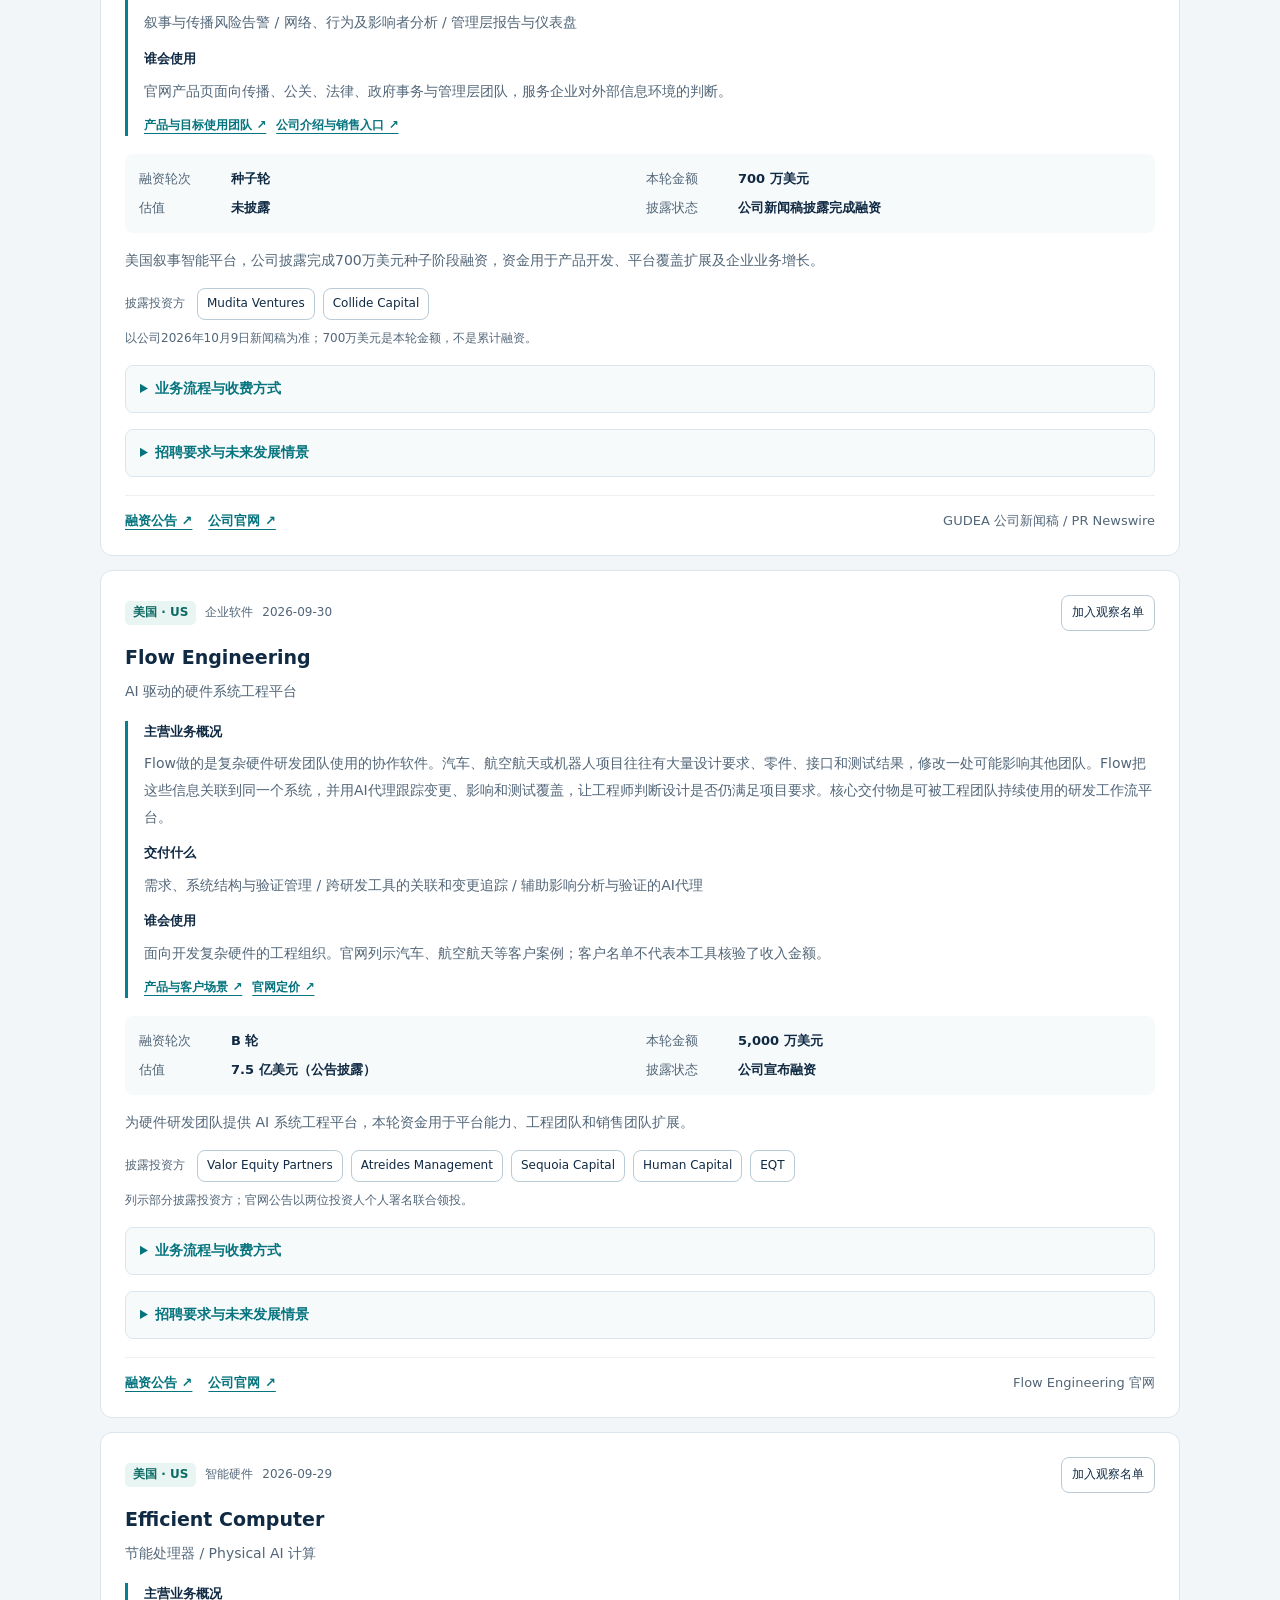
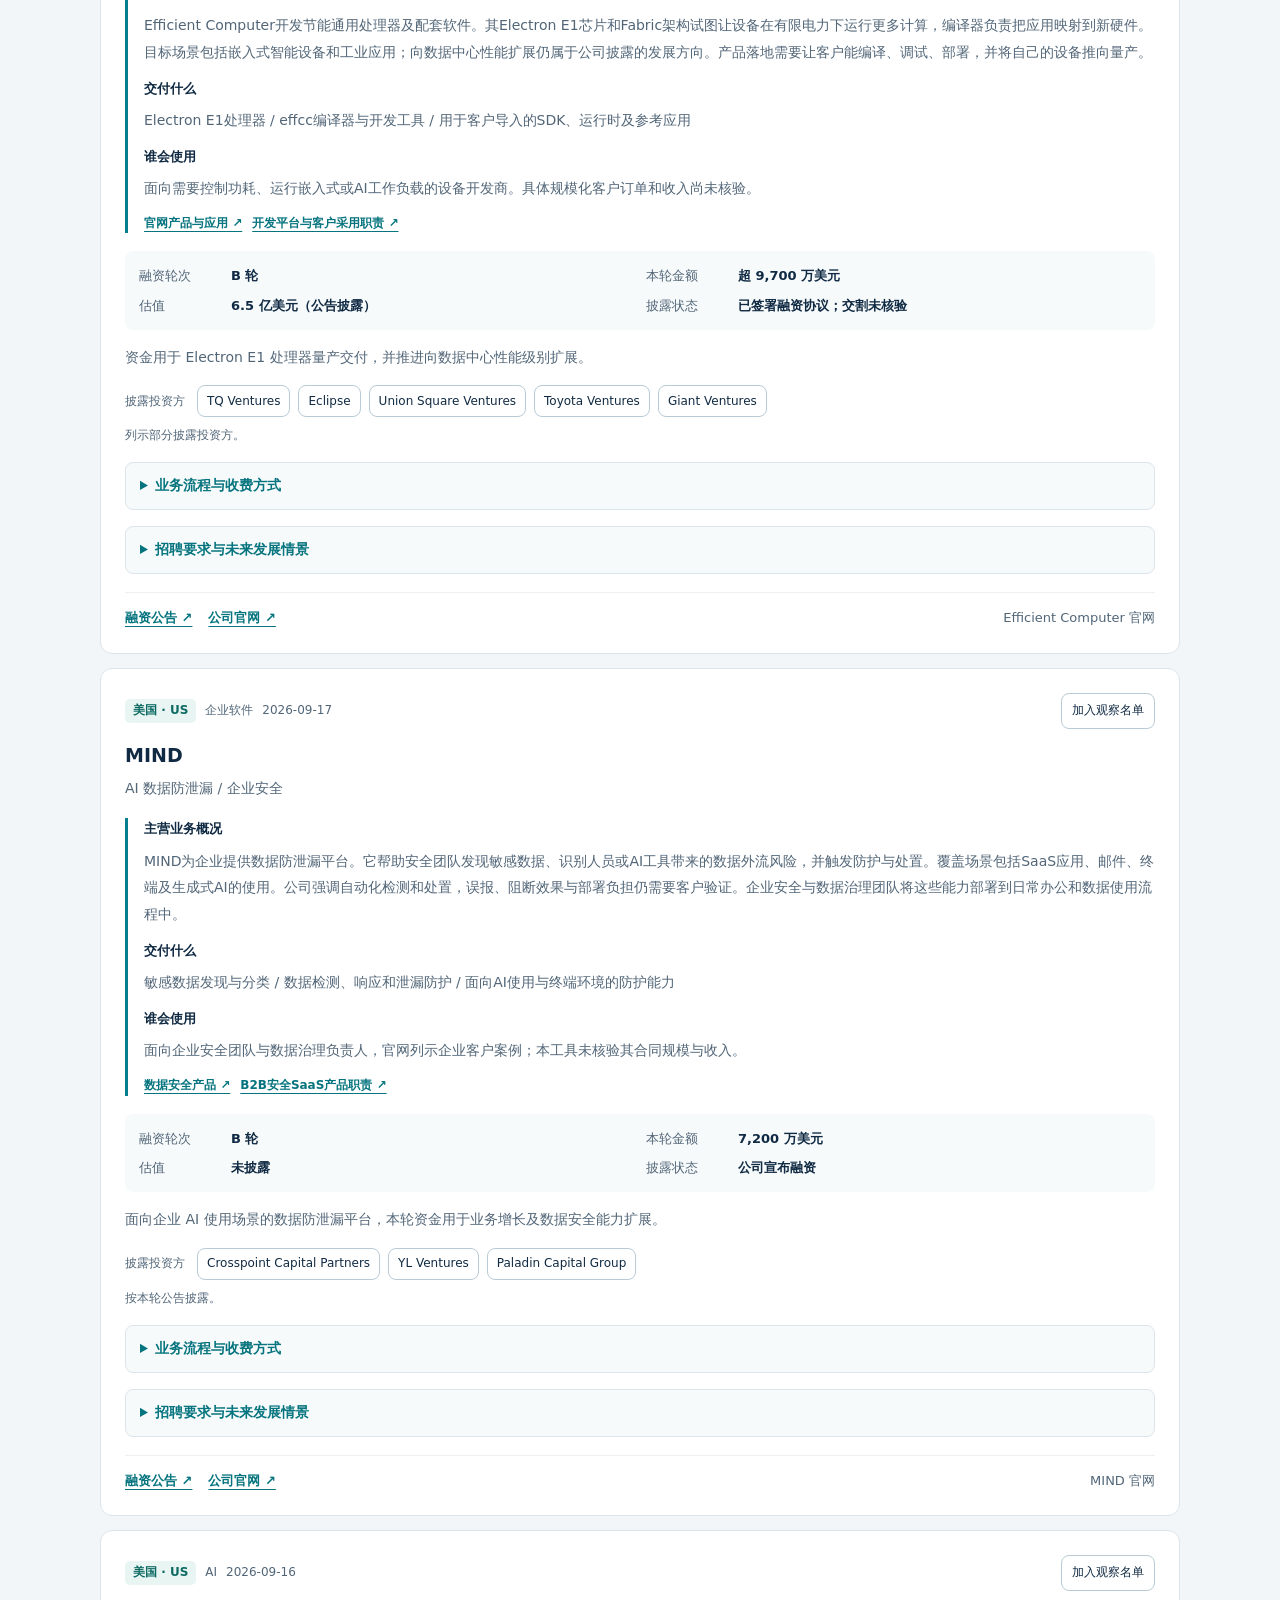
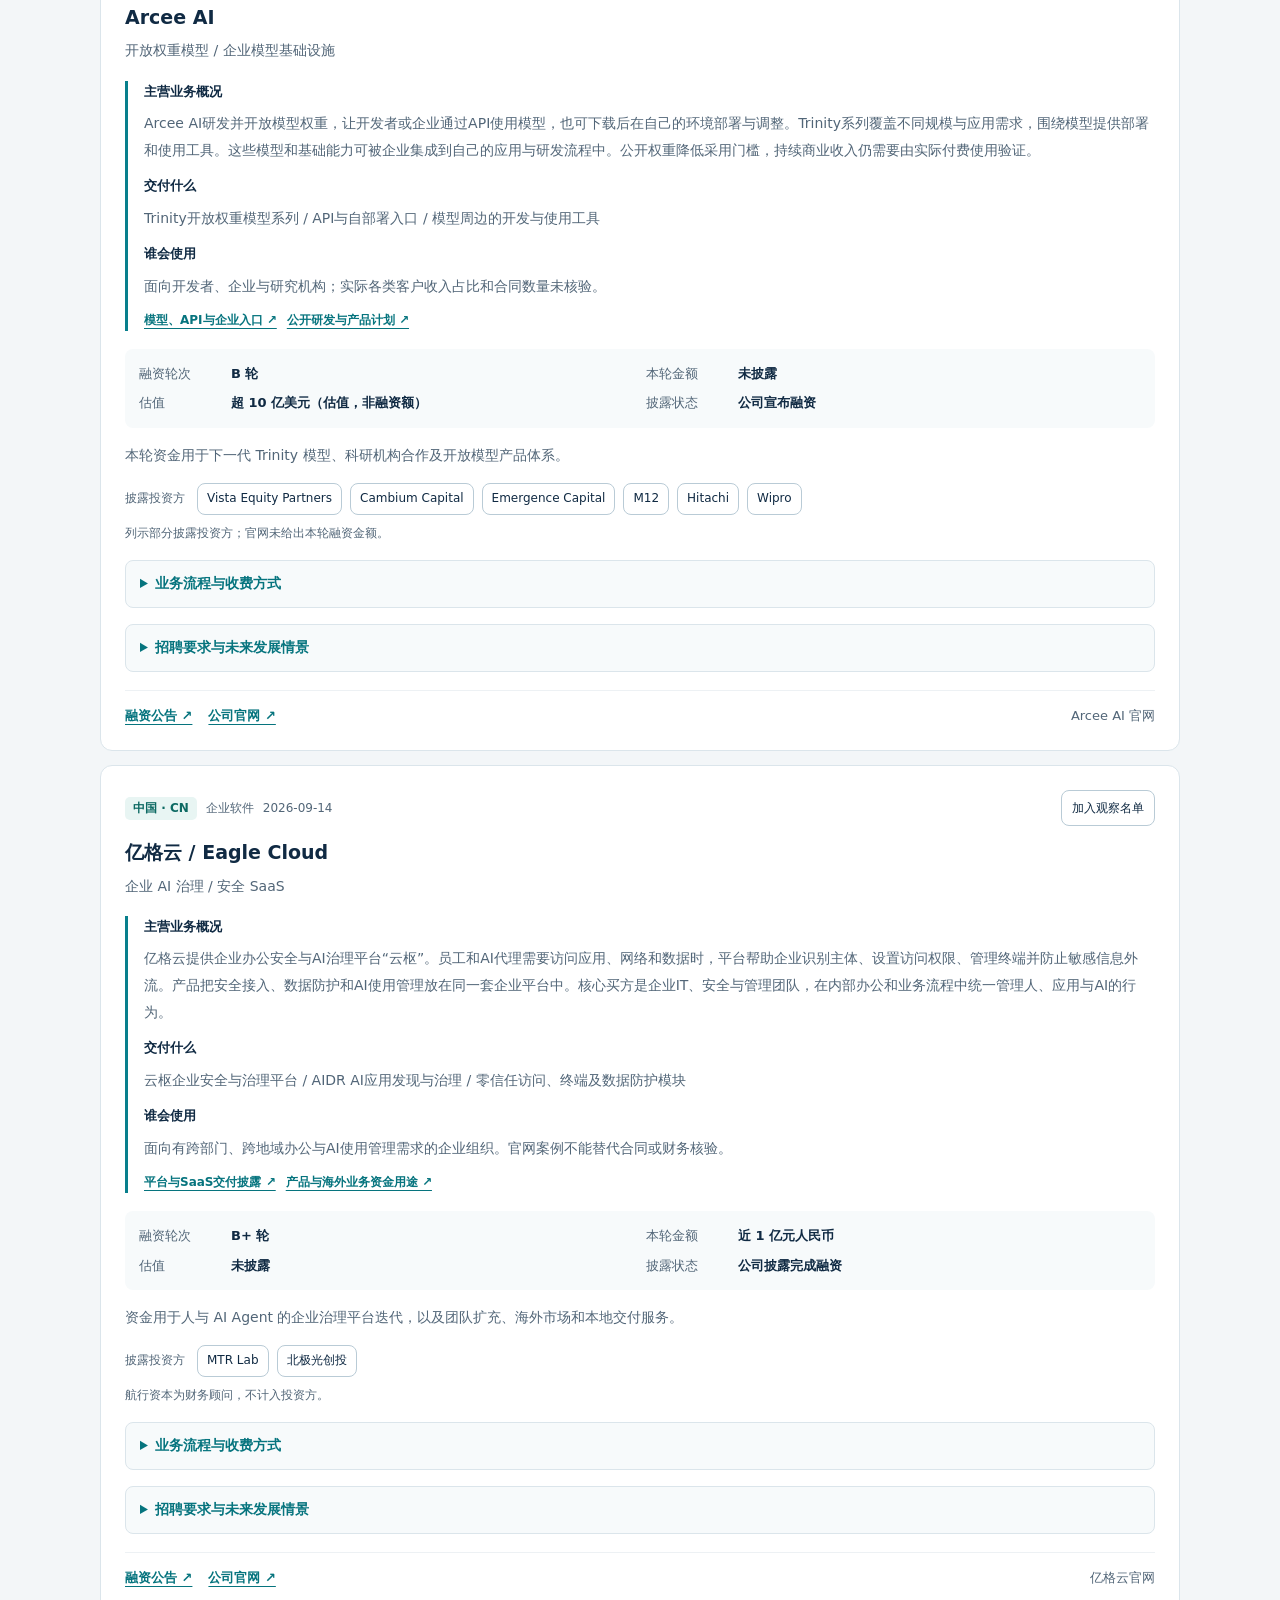
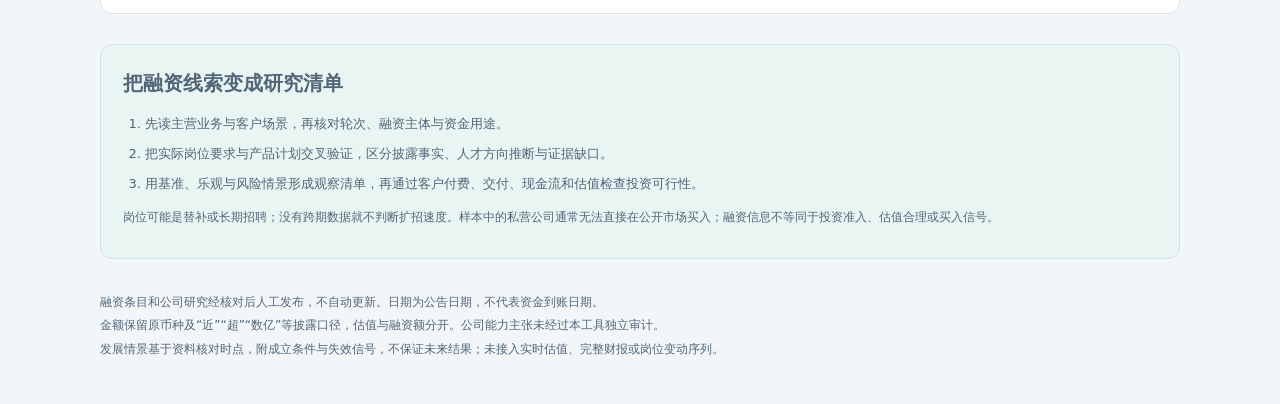
==== commit af5b155f: "Add files via upload" ====
--- a/funding.html
+++ b/funding.html
@@ -7,7 +7,7 @@
   <meta name="description" content="Investment Radar 融资雷达：按赛道、轮次和投资机构浏览中美科技融资，建立公司观察名单。">
   <title>融资雷达 · Investment Radar</title>
   <link rel="stylesheet" href="./styles.css?v=20261012-research1">
-  <script src="./funding.js?v=20261012-research1" defer></script>
+  <script src="./funding.js?v=20261012-research2" defer></script>
 </head>
 <body>
   <header><div class="wrap brand"><span class="logo" aria-hidden="true">◎</span><div><strong>Investment Radar</strong><span>投资情报雷达</span></div><span class="badge">MVP</span></div></header>
@@ -23,7 +23,7 @@
       <div class="field"><label for="funding-sector">赛道</label><select id="funding-sector"><option value="">全部赛道</option><option value="AI">AI</option><option value="企业软件">企业软件</option><option value="智能硬件">智能硬件</option></select></div>
       <div class="field"><label for="funding-round">轮次</label><select id="funding-round"><option value="">全部轮次</option><option value="ABC">A / B / C 系列</option><option value="A">A 系列</option><option value="B">B 系列（含 B+）</option><option value="C">C 系列</option><option value="OTHER">其他 / 未披露</option></select></div>
       <div class="field"><label for="funding-investor">投资机构</label><select id="funding-investor"><option value="">全部已收录机构</option></select></div>
-      <div class="funding-actions"><label class="watch-toggle" for="funding-watch-only"><input id="funding-watch-only" type="checkbox">仅看观察名单</label><div><button id="funding-clear" type="button" class="secondary-button">清除筛选</button><button id="funding-export" type="button" disabled>导出当前清单</button><button id="funding-retry" type="button" hidden>重试加载</button></div></div>
+      <div class="funding-actions"><label class="watch-toggle" for="funding-watch-only"><input id="funding-watch-only" type="checkbox">仅看观察名单</label><div><button id="funding-clear" type="button" class="secondary-button">清除筛选</button><button id="funding-export" type="button" disabled>导出当前清单</button><button id="funding-retry" type="button">重试加载</button></div></div>
       <p id="watch-notice" class="funding-note" role="status" aria-live="polite">观察名单保存在当前浏览器，不跨设备同步。</p>
     </section>
     <section class="funding-stats" aria-label="筛选结果统计"><div><span>融资公告</span><strong id="funding-stat-events">0</strong></div><div><span>涉及公司</span><strong id="funding-stat-companies">0</strong></div><div><span>披露投资方</span><strong id="funding-stat-investors">0</strong></div></section>
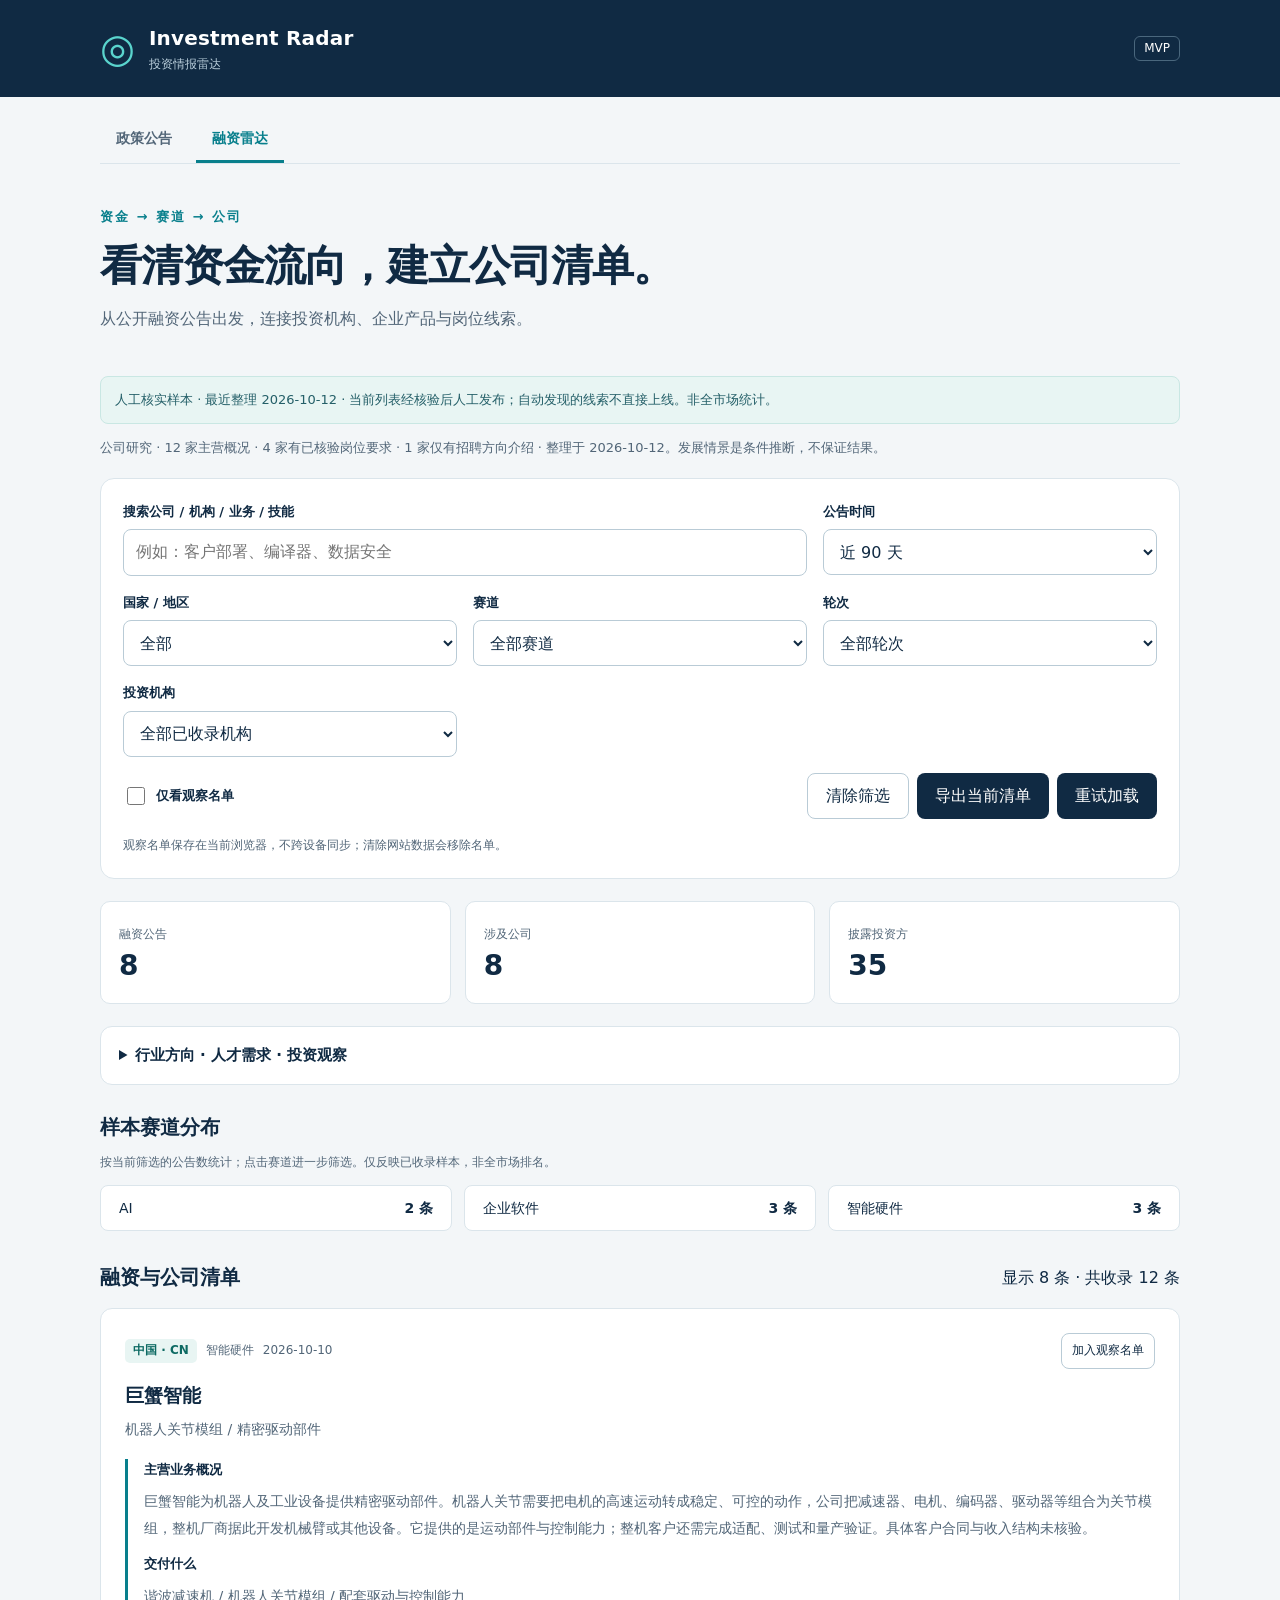
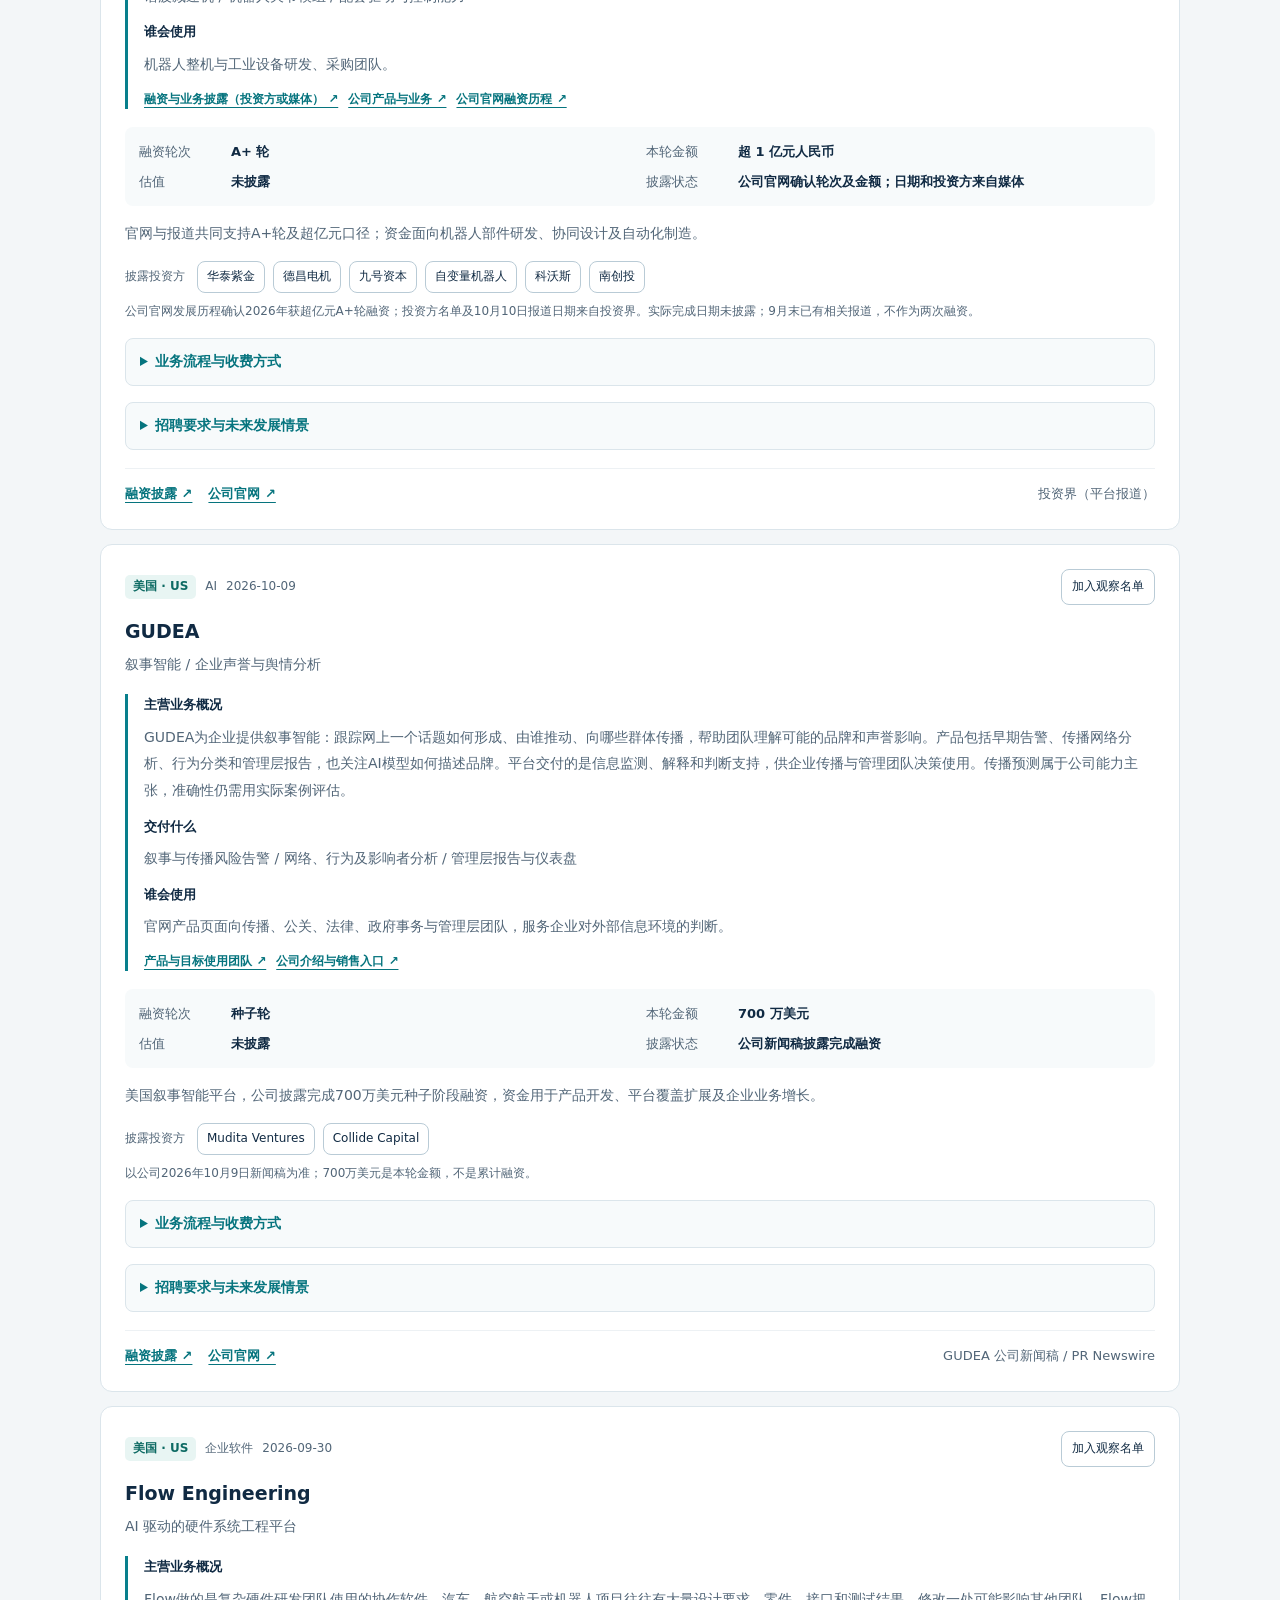
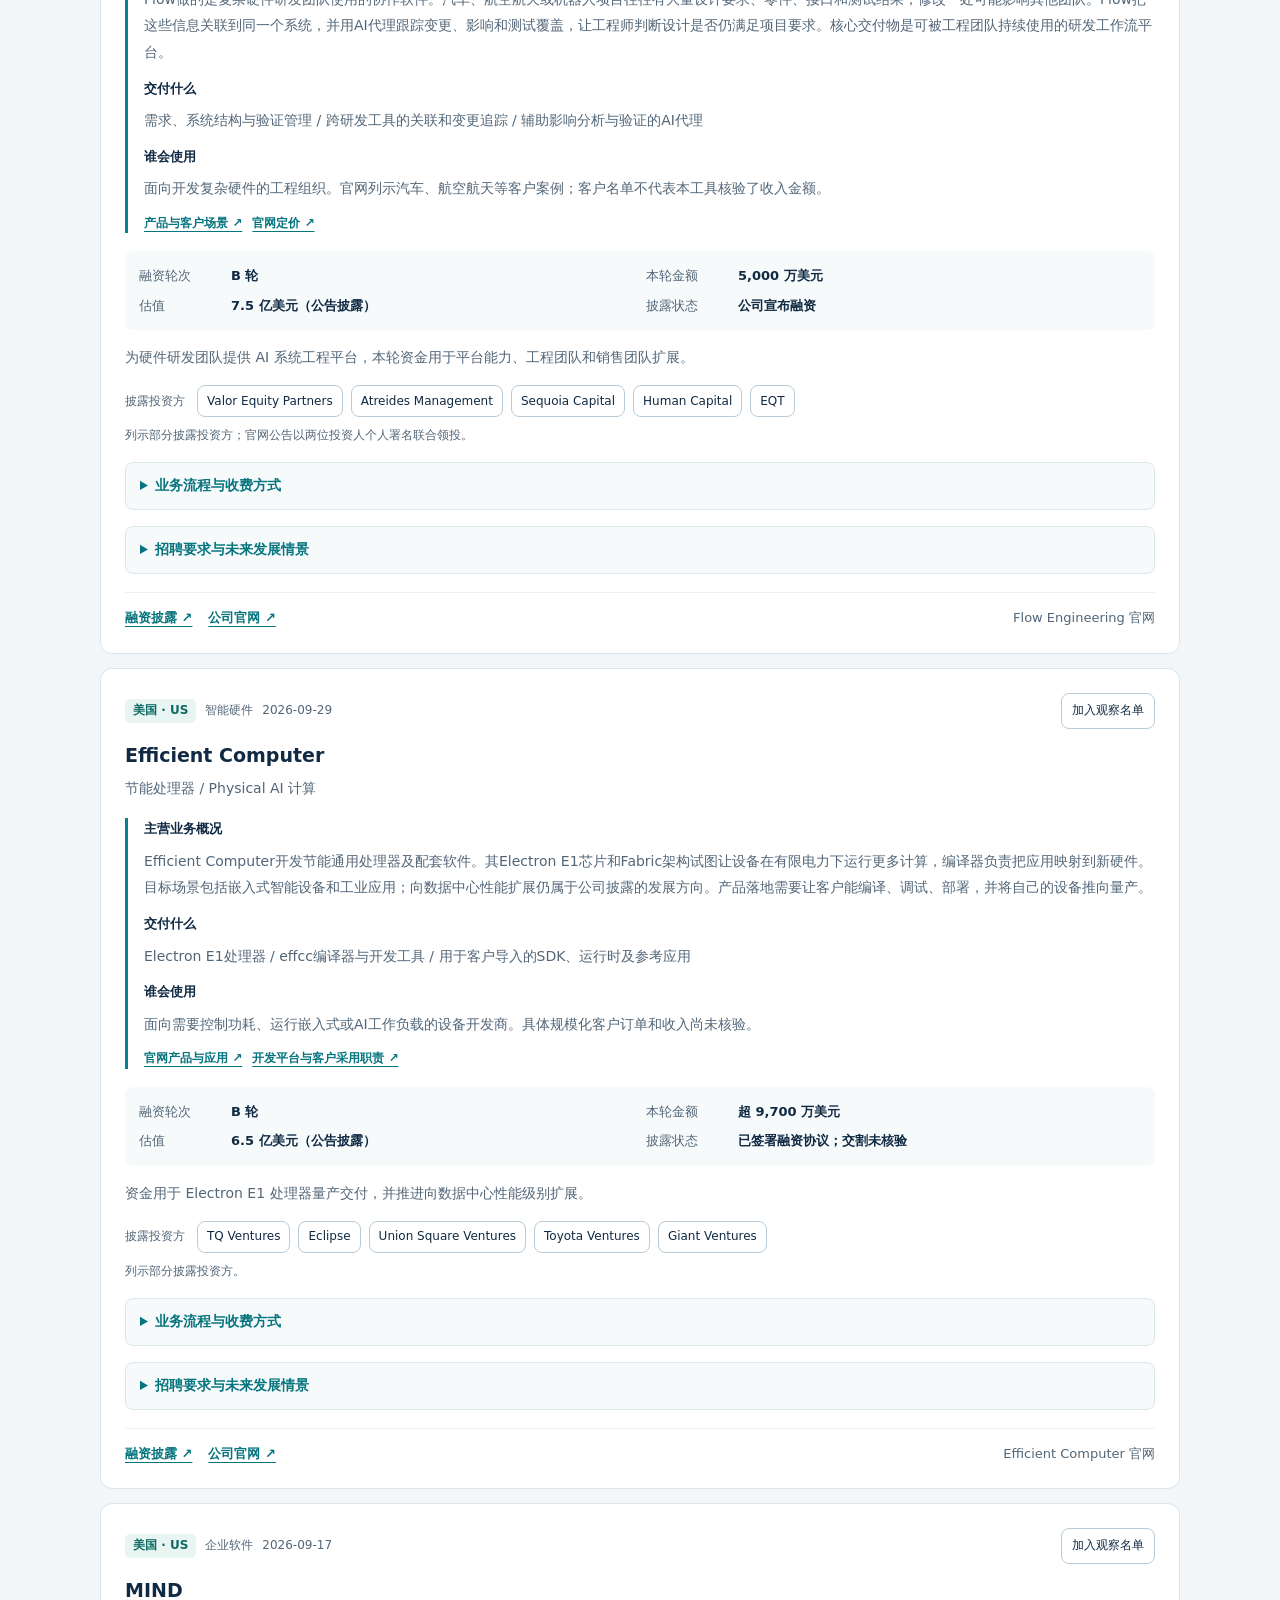
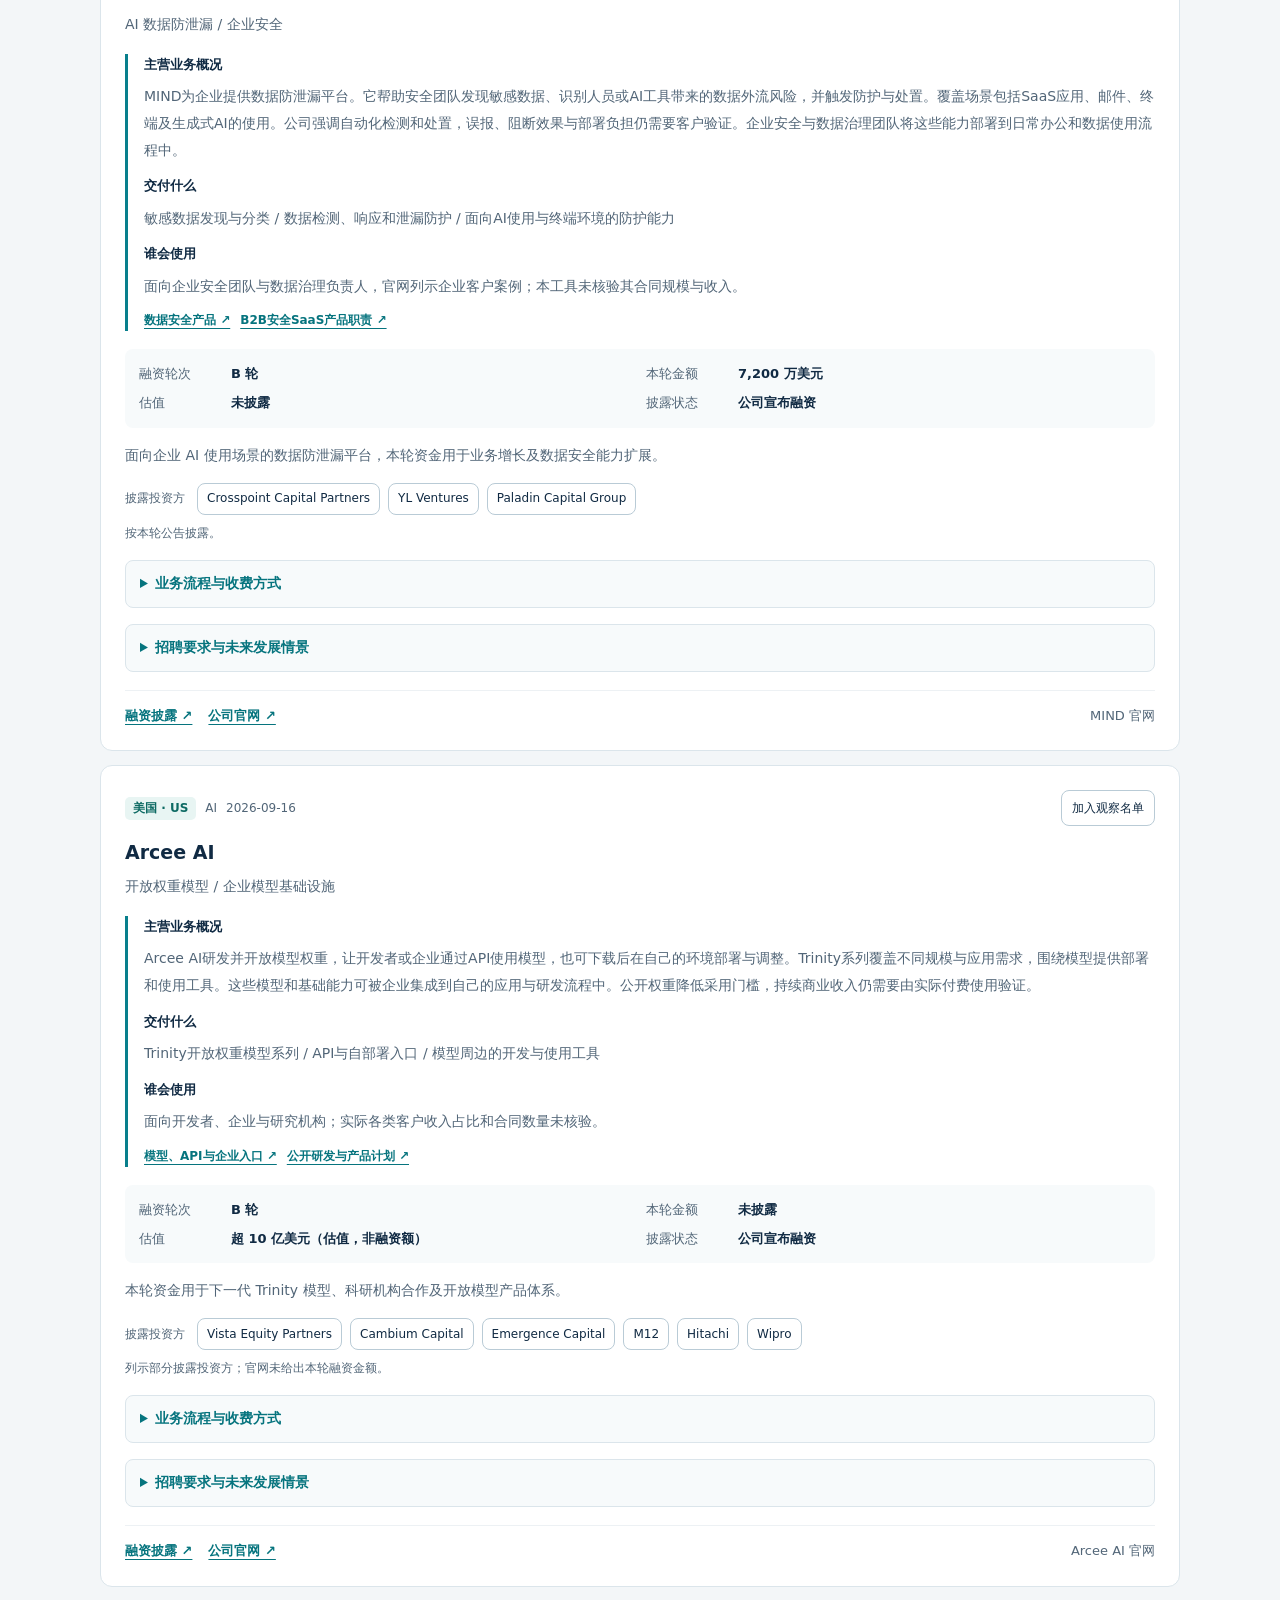
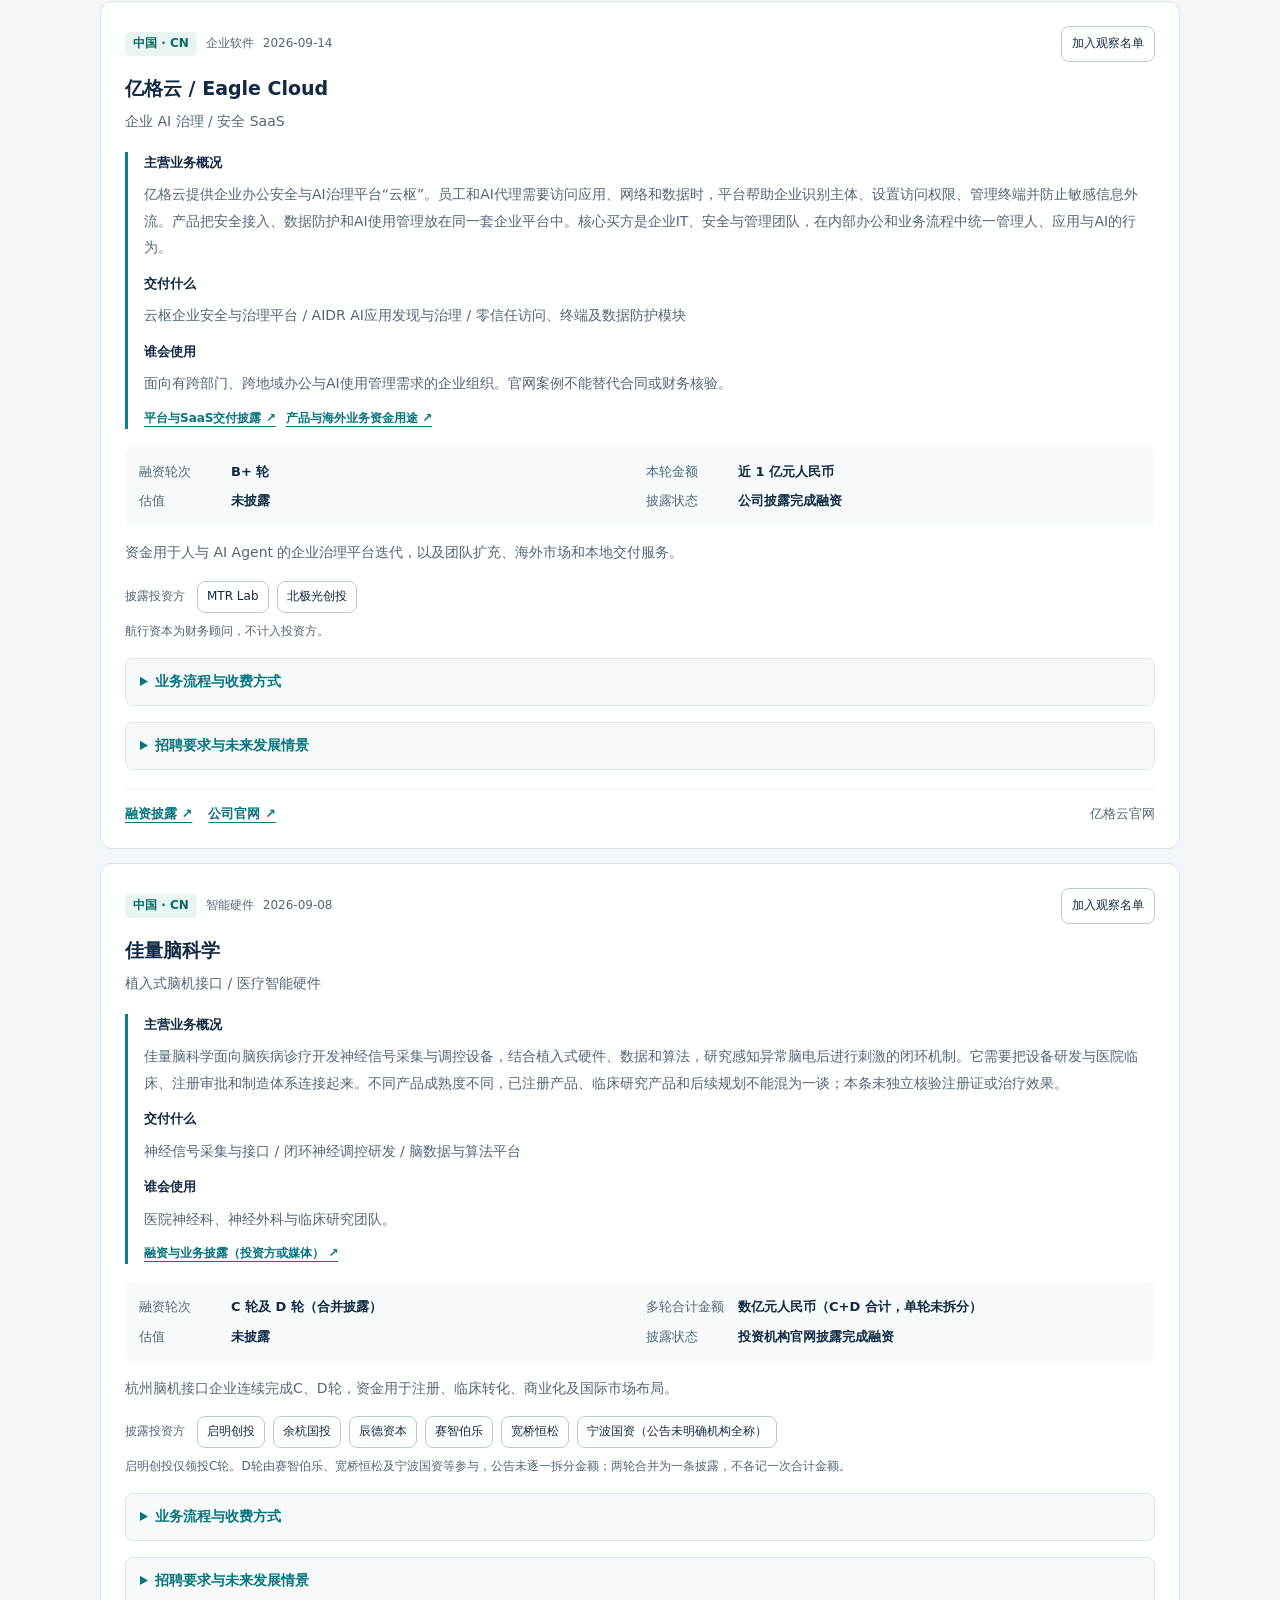
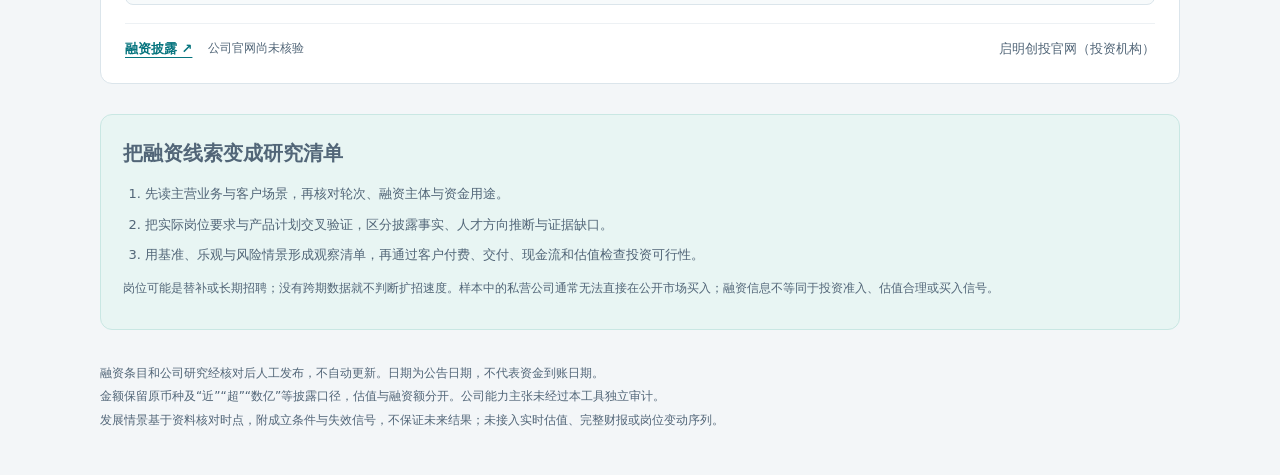
==== commit 5c4a4631: "Add files via upload" ====
--- a/funding.html
+++ b/funding.html
@@ -7,7 +7,7 @@
   <meta name="description" content="Investment Radar 融资雷达：按赛道、轮次和投资机构浏览中美科技融资，建立公司观察名单。">
   <title>融资雷达 · Investment Radar</title>
   <link rel="stylesheet" href="./styles.css?v=20261012-research1">
-  <script src="./funding.js?v=20261012-research2" defer></script>
+  <script src="./funding.js?v=20261012-domestic1" defer></script>
 </head>
 <body>
   <header><div class="wrap brand"><span class="logo" aria-hidden="true">◎</span><div><strong>Investment Radar</strong><span>投资情报雷达</span></div><span class="badge">MVP</span></div></header>
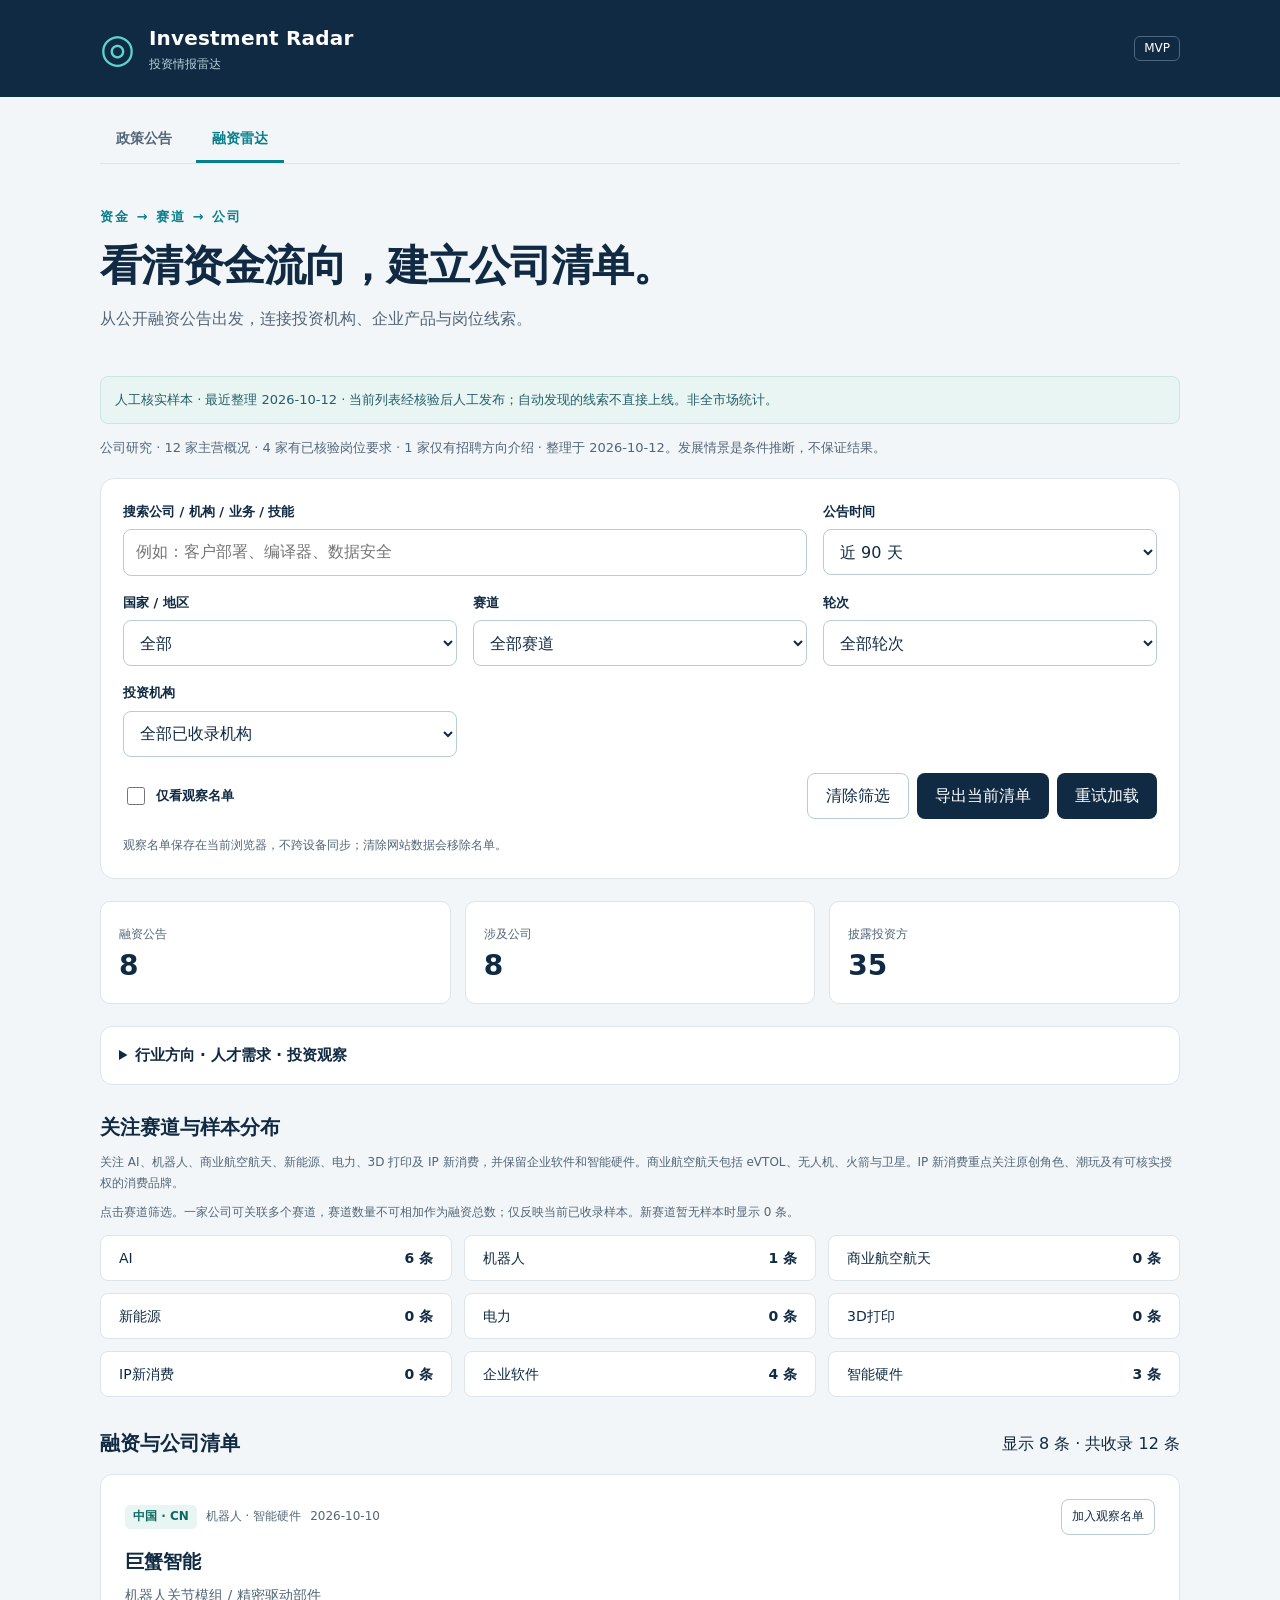
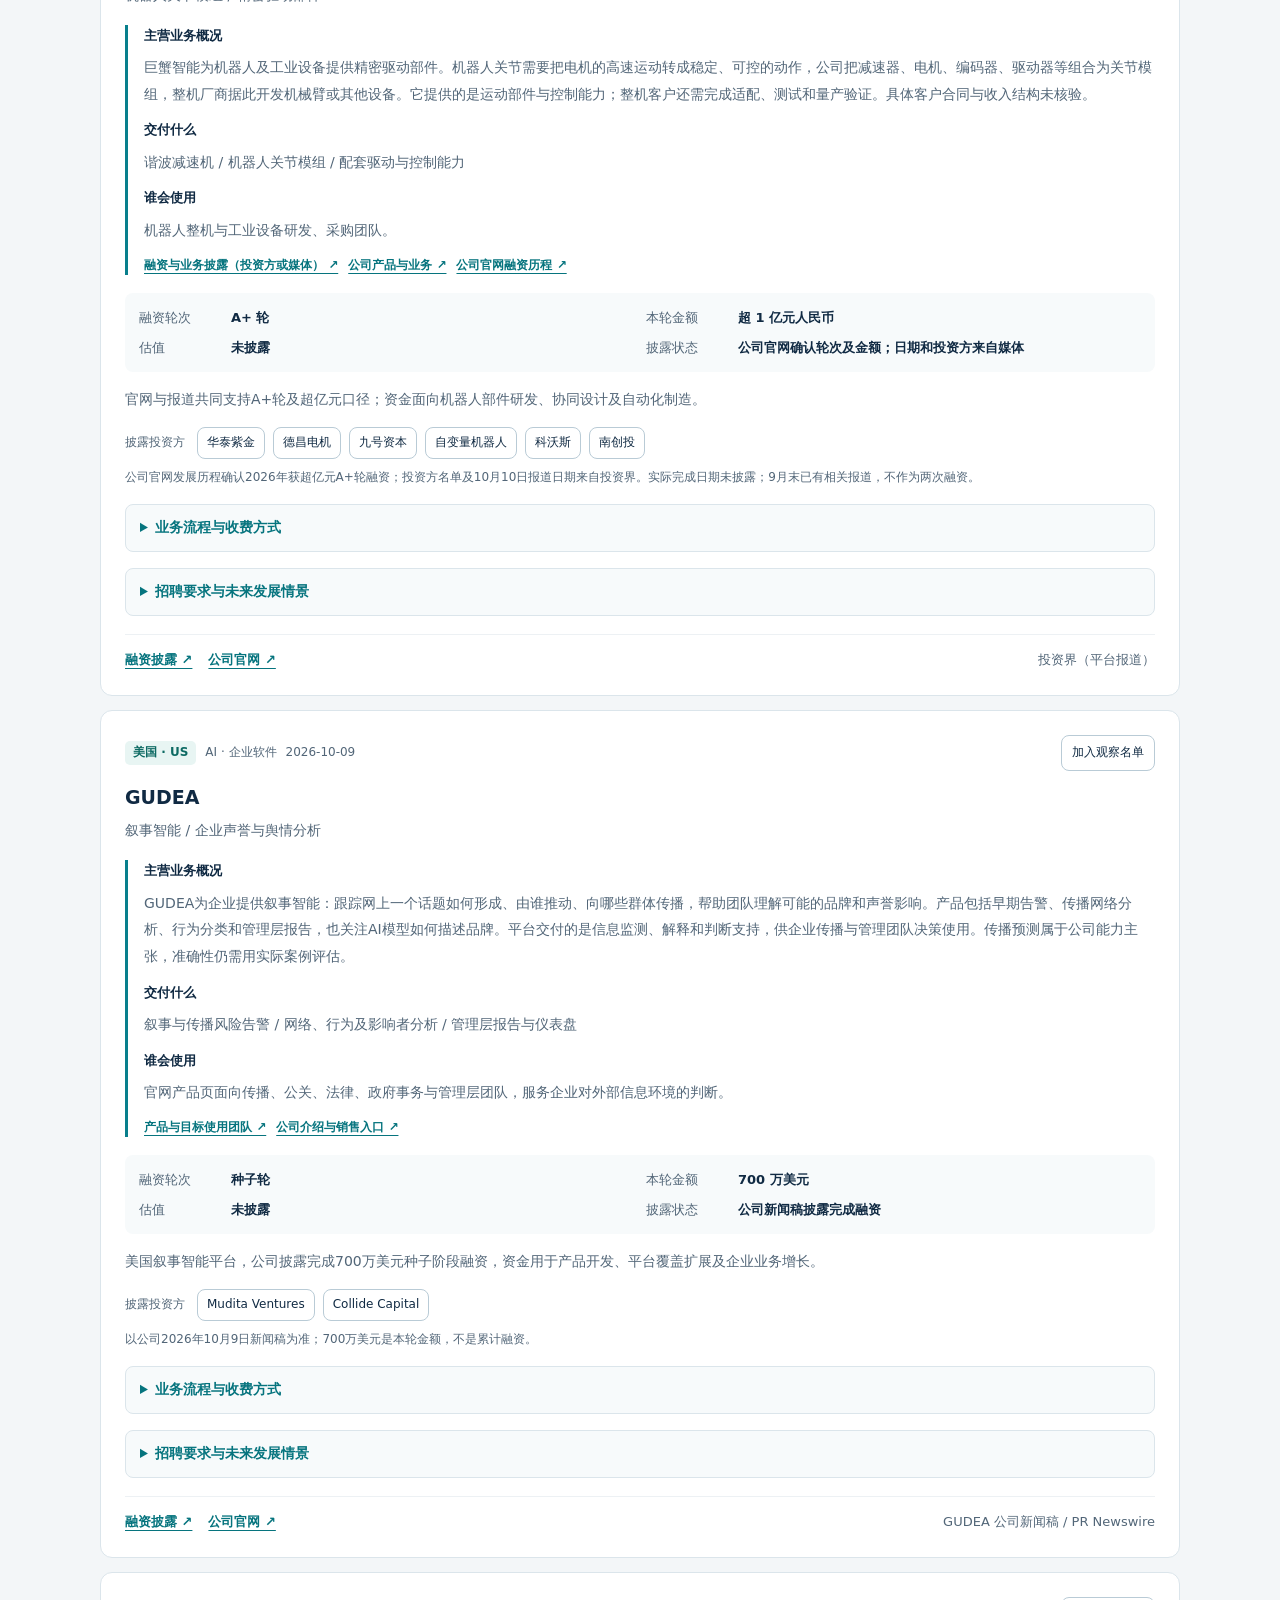
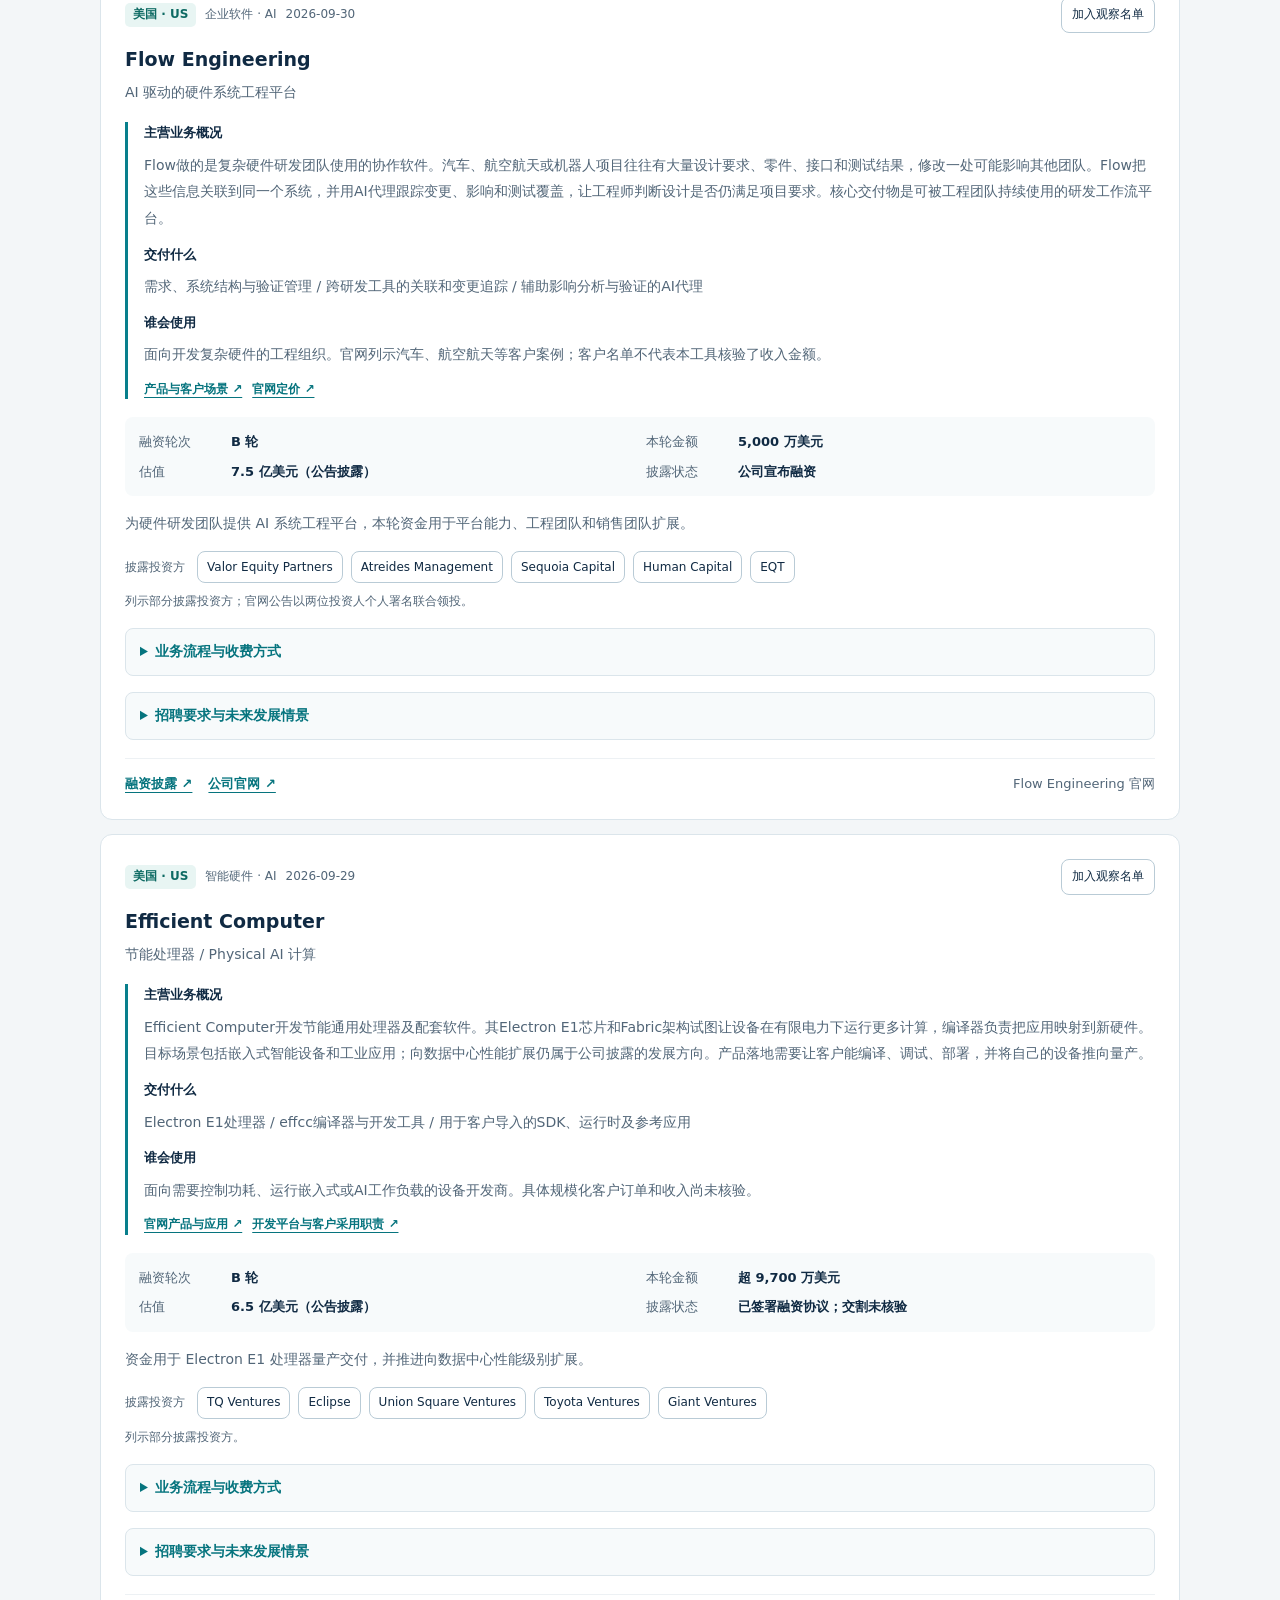
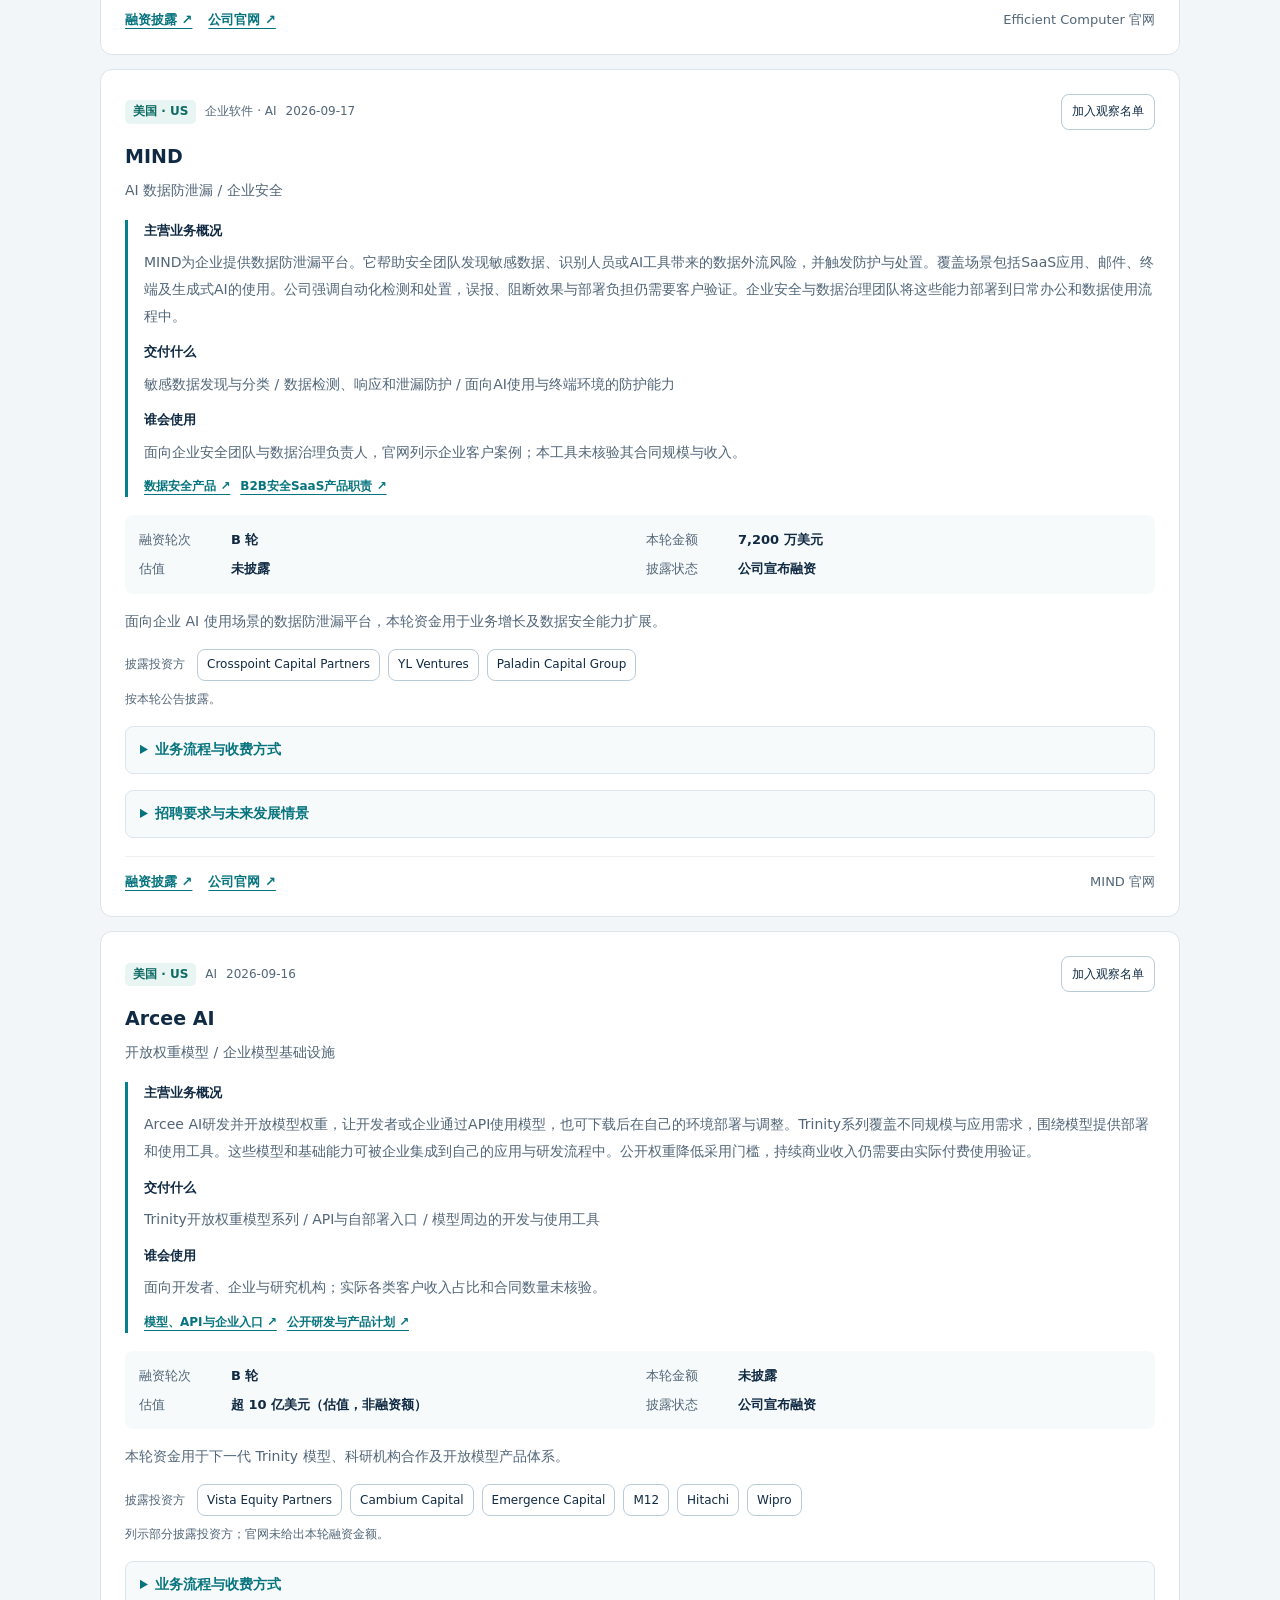
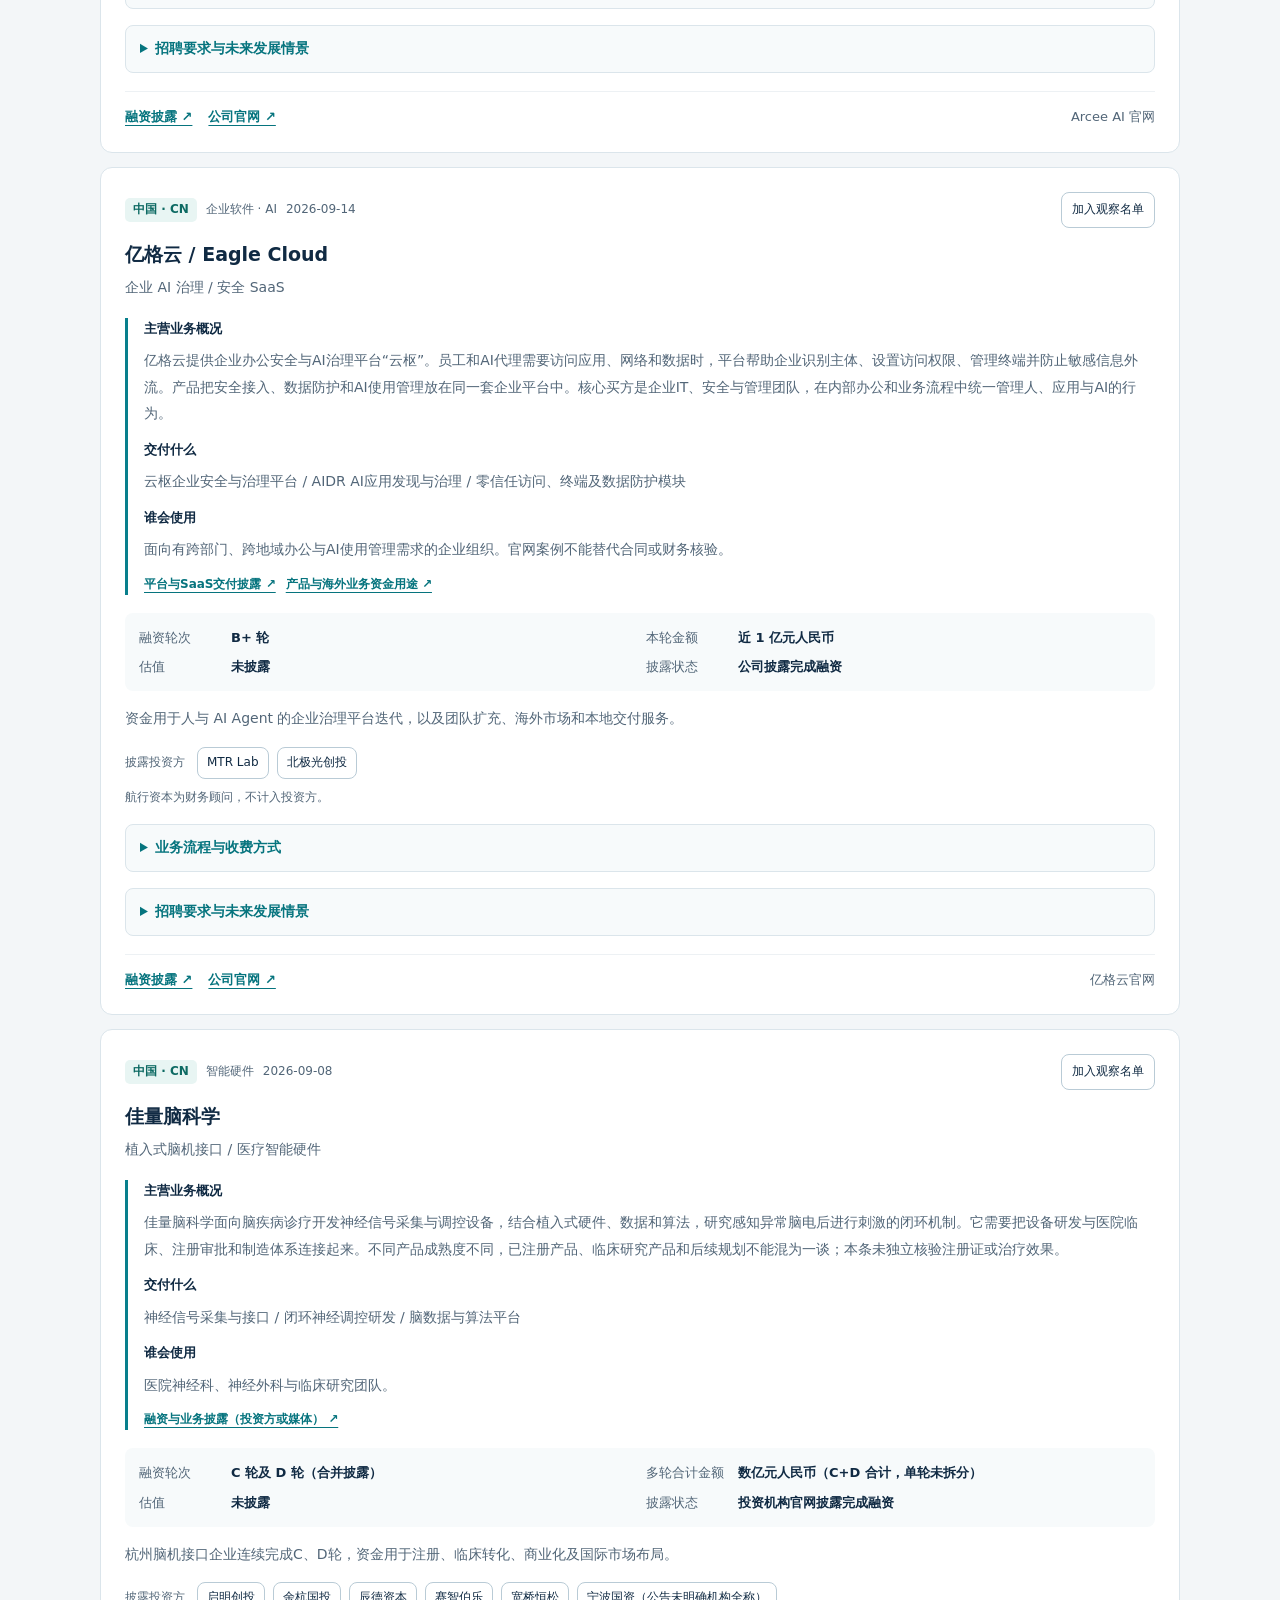
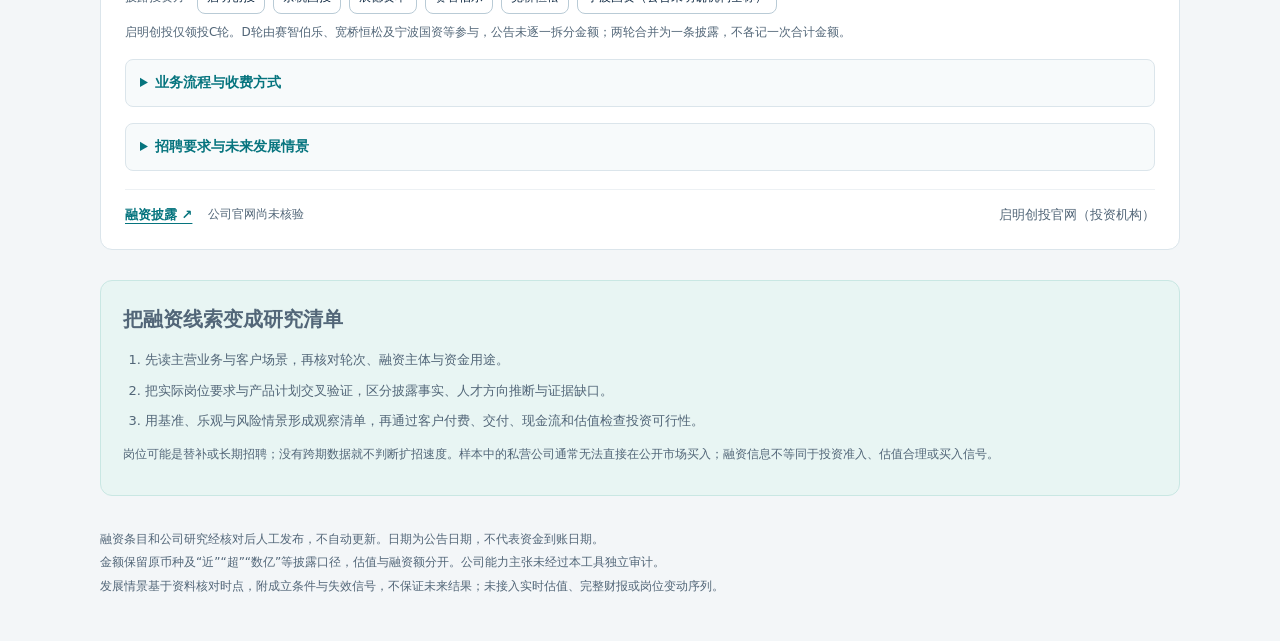
==== commit 86963e68: "Add files via upload" ====
--- a/funding.html
+++ b/funding.html
@@ -1,38 +1,38 @@
-<!doctype html>
-<html lang="zh-CN">
-<head>
-  <meta charset="utf-8">
-  <meta name="viewport" content="width=device-width, initial-scale=1">
-  <meta name="theme-color" content="#102a43">
-  <meta name="description" content="Investment Radar 融资雷达：按赛道、轮次和投资机构浏览中美科技融资，建立公司观察名单。">
-  <title>融资雷达 · Investment Radar</title>
-  <link rel="stylesheet" href="./styles.css?v=20261012-research1">
-  <script src="./funding.js?v=20261012-domestic1" defer></script>
-</head>
-<body>
-  <header><div class="wrap brand"><span class="logo" aria-hidden="true">◎</span><div><strong>Investment Radar</strong><span>投资情报雷达</span></div><span class="badge">MVP</span></div></header>
-  <main class="wrap">
-    <nav class="section-nav" aria-label="信息版块"><a href="./index.html">政策公告</a><a href="./funding.html" aria-current="page">融资雷达</a></nav>
-    <section class="intro"><p class="eyebrow">资金 → 赛道 → 公司</p><h1>看清资金流向，建立公司清单。</h1><p>从公开融资公告出发，连接投资机构、企业产品与岗位线索。</p></section>
-    <p id="funding-status" class="pilot-status" role="status" aria-live="polite">正在加载融资信息…</p>
-    <p id="research-status" class="research-status" role="status" aria-live="polite">正在加载公司业务与招聘研究…</p>
-    <section class="funding-toolbar" aria-label="融资筛选">
-      <div class="field funding-search"><label for="funding-search">搜索公司 / 机构 / 业务 / 技能</label><input id="funding-search" type="search" placeholder="例如：客户部署、编译器、数据安全" autocomplete="off"></div>
-      <div class="field"><label for="funding-period">公告时间</label><select id="funding-period"><option value="90">近 90 天</option><option value="30">近 30 天</option><option value="180">近 180 天</option><option value="all">全部已收录</option></select></div>
-      <div class="field"><label for="funding-country">国家 / 地区</label><select id="funding-country"><option value="">全部</option><option value="CN">中国</option><option value="US">美国</option></select></div>
-      <div class="field"><label for="funding-sector">赛道</label><select id="funding-sector"><option value="">全部赛道</option><option value="AI">AI</option><option value="企业软件">企业软件</option><option value="智能硬件">智能硬件</option></select></div>
-      <div class="field"><label for="funding-round">轮次</label><select id="funding-round"><option value="">全部轮次</option><option value="ABC">A / B / C 系列</option><option value="A">A 系列</option><option value="B">B 系列（含 B+）</option><option value="C">C 系列</option><option value="OTHER">其他 / 未披露</option></select></div>
-      <div class="field"><label for="funding-investor">投资机构</label><select id="funding-investor"><option value="">全部已收录机构</option></select></div>
-      <div class="funding-actions"><label class="watch-toggle" for="funding-watch-only"><input id="funding-watch-only" type="checkbox">仅看观察名单</label><div><button id="funding-clear" type="button" class="secondary-button">清除筛选</button><button id="funding-export" type="button" disabled>导出当前清单</button><button id="funding-retry" type="button">重试加载</button></div></div>
-      <p id="watch-notice" class="funding-note" role="status" aria-live="polite">观察名单保存在当前浏览器，不跨设备同步。</p>
-    </section>
-    <section class="funding-stats" aria-label="筛选结果统计"><div><span>融资公告</span><strong id="funding-stat-events">0</strong></div><div><span>涉及公司</span><strong id="funding-stat-companies">0</strong></div><div><span>披露投资方</span><strong id="funding-stat-investors">0</strong></div></section>
-    <details class="industry-research"><summary>行业方向 · 人才需求 · 投资观察</summary><p class="funding-note">来自已收录公司样本的条件推断，不是全行业预测；以下观察不随筛选变化。</p><div id="industry-research-cards" class="industry-research-grid"></div></details>
-    <section class="sector-section" aria-label="样本赛道分布"><h2>样本赛道分布</h2><p class="funding-note">按当前筛选的公告数统计；点击赛道进一步筛选。仅反映已收录样本，非全市场排名。</p><div id="funding-sectors" class="sector-grid"></div></section>
-    <div class="results-heading"><h2>融资与公司清单</h2><span id="funding-count" aria-live="polite"></span></div>
-    <section id="funding-cards" class="events" aria-label="融资公告列表"></section>
-    <aside class="funding-guide"><h2>把融资线索变成研究清单</h2><ol><li>先读主营业务与客户场景，再核对轮次、融资主体与资金用途。</li><li>把实际岗位要求与产品计划交叉验证，区分披露事实、人才方向推断与证据缺口。</li><li>用基准、乐观与风险情景形成观察清单，再通过客户付费、交付、现金流和估值检查投资可行性。</li></ol><p>岗位可能是替补或长期招聘；没有跨期数据就不判断扩招速度。样本中的私营公司通常无法直接在公开市场买入；融资信息不等同于投资准入、估值合理或买入信号。</p></aside>
-    <footer><p>融资条目和公司研究经核对后人工发布，不自动更新。日期为公告日期，不代表资金到账日期。</p><p>金额保留原币种及“近”“超”“数亿”等披露口径，估值与融资额分开。公司能力主张未经过本工具独立审计。</p><p>发展情景基于资料核对时点，附成立条件与失效信号，不保证未来结果；未接入实时估值、完整财报或岗位变动序列。</p></footer>
-  </main>
-</body>
-</html>
+<!doctype html>
+<html lang="zh-CN">
+<head>
+  <meta charset="utf-8">
+  <meta name="viewport" content="width=device-width, initial-scale=1">
+  <meta name="theme-color" content="#102a43">
+  <meta name="description" content="Investment Radar 融资雷达：按赛道、轮次和投资机构浏览中美科技融资，建立公司观察名单。">
+  <title>融资雷达 · Investment Radar</title>
+  <link rel="stylesheet" href="./styles.css?v=20261012-research1">
+  <script src="./funding.js?v=20261012-sectors1" defer></script>
+</head>
+<body>
+  <header><div class="wrap brand"><span class="logo" aria-hidden="true">◎</span><div><strong>Investment Radar</strong><span>投资情报雷达</span></div><span class="badge">MVP</span></div></header>
+  <main class="wrap">
+    <nav class="section-nav" aria-label="信息版块"><a href="./index.html">政策公告</a><a href="./funding.html" aria-current="page">融资雷达</a></nav>
+    <section class="intro"><p class="eyebrow">资金 → 赛道 → 公司</p><h1>看清资金流向，建立公司清单。</h1><p>从公开融资公告出发，连接投资机构、企业产品与岗位线索。</p></section>
+    <p id="funding-status" class="pilot-status" role="status" aria-live="polite">正在加载融资信息…</p>
+    <p id="research-status" class="research-status" role="status" aria-live="polite">正在加载公司业务与招聘研究…</p>
+    <section class="funding-toolbar" aria-label="融资筛选">
+      <div class="field funding-search"><label for="funding-search">搜索公司 / 机构 / 业务 / 技能</label><input id="funding-search" type="search" placeholder="例如：客户部署、编译器、数据安全" autocomplete="off"></div>
+      <div class="field"><label for="funding-period">公告时间</label><select id="funding-period"><option value="90">近 90 天</option><option value="30">近 30 天</option><option value="180">近 180 天</option><option value="all">全部已收录</option></select></div>
+      <div class="field"><label for="funding-country">国家 / 地区</label><select id="funding-country"><option value="">全部</option><option value="CN">中国</option><option value="US">美国</option></select></div>
+      <div class="field"><label for="funding-sector">赛道</label><select id="funding-sector"><option value="">全部赛道</option><option value="AI">AI</option><option value="机器人">机器人</option><option value="商业航空航天">商业航空航天</option><option value="新能源">新能源</option><option value="电力">电力</option><option value="3D打印">3D 打印</option><option value="IP新消费">IP 新消费</option><option value="企业软件">企业软件</option><option value="智能硬件">智能硬件</option></select></div>
+      <div class="field"><label for="funding-round">轮次</label><select id="funding-round"><option value="">全部轮次</option><option value="ABC">A / B / C 系列</option><option value="A">A 系列</option><option value="B">B 系列（含 B+）</option><option value="C">C 系列</option><option value="OTHER">其他 / 未披露</option></select></div>
+      <div class="field"><label for="funding-investor">投资机构</label><select id="funding-investor"><option value="">全部已收录机构</option></select></div>
+      <div class="funding-actions"><label class="watch-toggle" for="funding-watch-only"><input id="funding-watch-only" type="checkbox">仅看观察名单</label><div><button id="funding-clear" type="button" class="secondary-button">清除筛选</button><button id="funding-export" type="button" disabled>导出当前清单</button><button id="funding-retry" type="button">重试加载</button></div></div>
+      <p id="watch-notice" class="funding-note" role="status" aria-live="polite">观察名单保存在当前浏览器，不跨设备同步。</p>
+    </section>
+    <section class="funding-stats" aria-label="筛选结果统计"><div><span>融资公告</span><strong id="funding-stat-events">0</strong></div><div><span>涉及公司</span><strong id="funding-stat-companies">0</strong></div><div><span>披露投资方</span><strong id="funding-stat-investors">0</strong></div></section>
+    <details class="industry-research"><summary>行业方向 · 人才需求 · 投资观察</summary><p class="funding-note">来自已收录公司样本的条件推断，不是全行业预测；以下观察不随筛选变化。</p><div id="industry-research-cards" class="industry-research-grid"></div></details>
+    <section class="sector-section" aria-label="样本赛道分布"><h2>关注赛道与样本分布</h2><p class="funding-note">关注 AI、机器人、商业航空航天、新能源、电力、3D 打印及 IP 新消费，并保留企业软件和智能硬件。商业航空航天包括 eVTOL、无人机、火箭与卫星。IP 新消费重点关注原创角色、潮玩及有可核实授权的消费品牌。</p><p class="funding-note">点击赛道筛选。一家公司可关联多个赛道，赛道数量不可相加作为融资总数；仅反映当前已收录样本。新赛道暂无样本时显示 0 条。</p><div id="funding-sectors" class="sector-grid"></div></section>
+    <div class="results-heading"><h2>融资与公司清单</h2><span id="funding-count" aria-live="polite"></span></div>
+    <section id="funding-cards" class="events" aria-label="融资公告列表"></section>
+    <aside class="funding-guide"><h2>把融资线索变成研究清单</h2><ol><li>先读主营业务与客户场景，再核对轮次、融资主体与资金用途。</li><li>把实际岗位要求与产品计划交叉验证，区分披露事实、人才方向推断与证据缺口。</li><li>用基准、乐观与风险情景形成观察清单，再通过客户付费、交付、现金流和估值检查投资可行性。</li></ol><p>岗位可能是替补或长期招聘；没有跨期数据就不判断扩招速度。样本中的私营公司通常无法直接在公开市场买入；融资信息不等同于投资准入、估值合理或买入信号。</p></aside>
+    <footer><p>融资条目和公司研究经核对后人工发布，不自动更新。日期为公告日期，不代表资金到账日期。</p><p>金额保留原币种及“近”“超”“数亿”等披露口径，估值与融资额分开。公司能力主张未经过本工具独立审计。</p><p>发展情景基于资料核对时点，附成立条件与失效信号，不保证未来结果；未接入实时估值、完整财报或岗位变动序列。</p></footer>
+  </main>
+</body>
+</html>
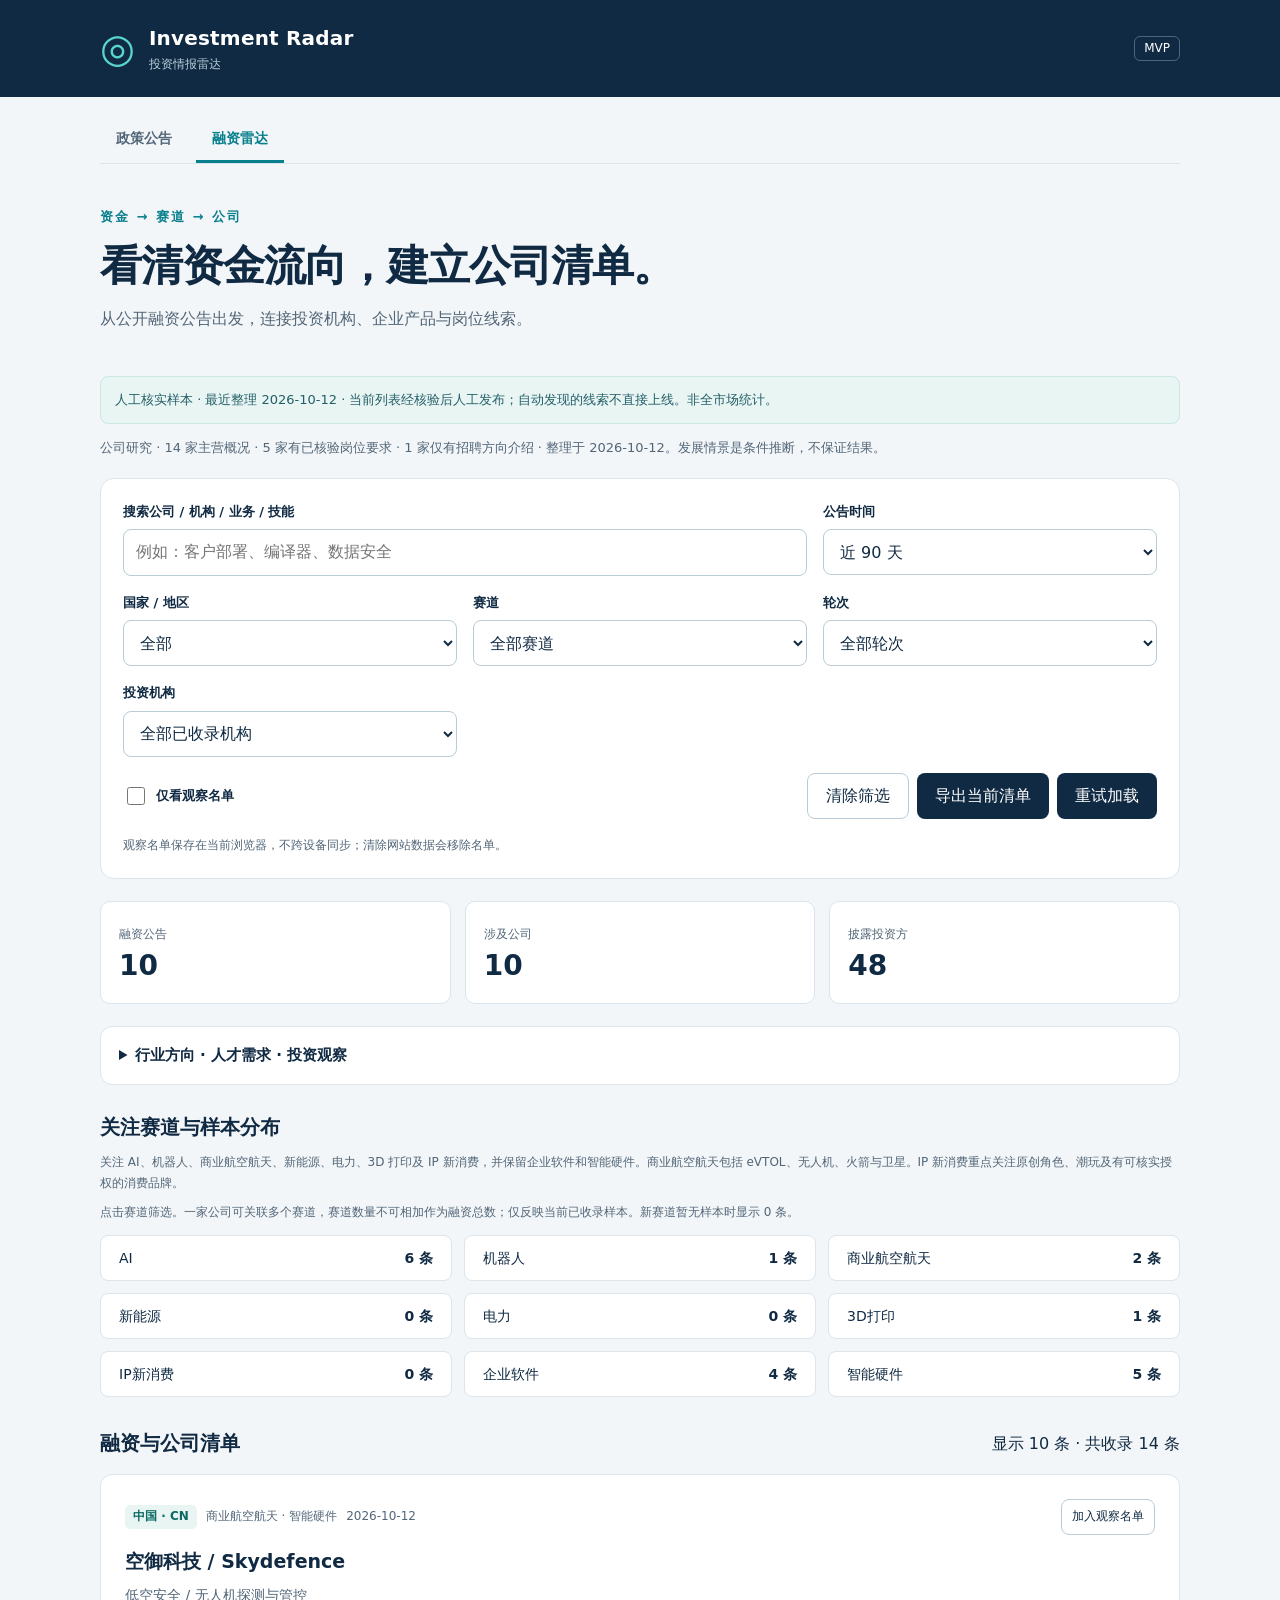
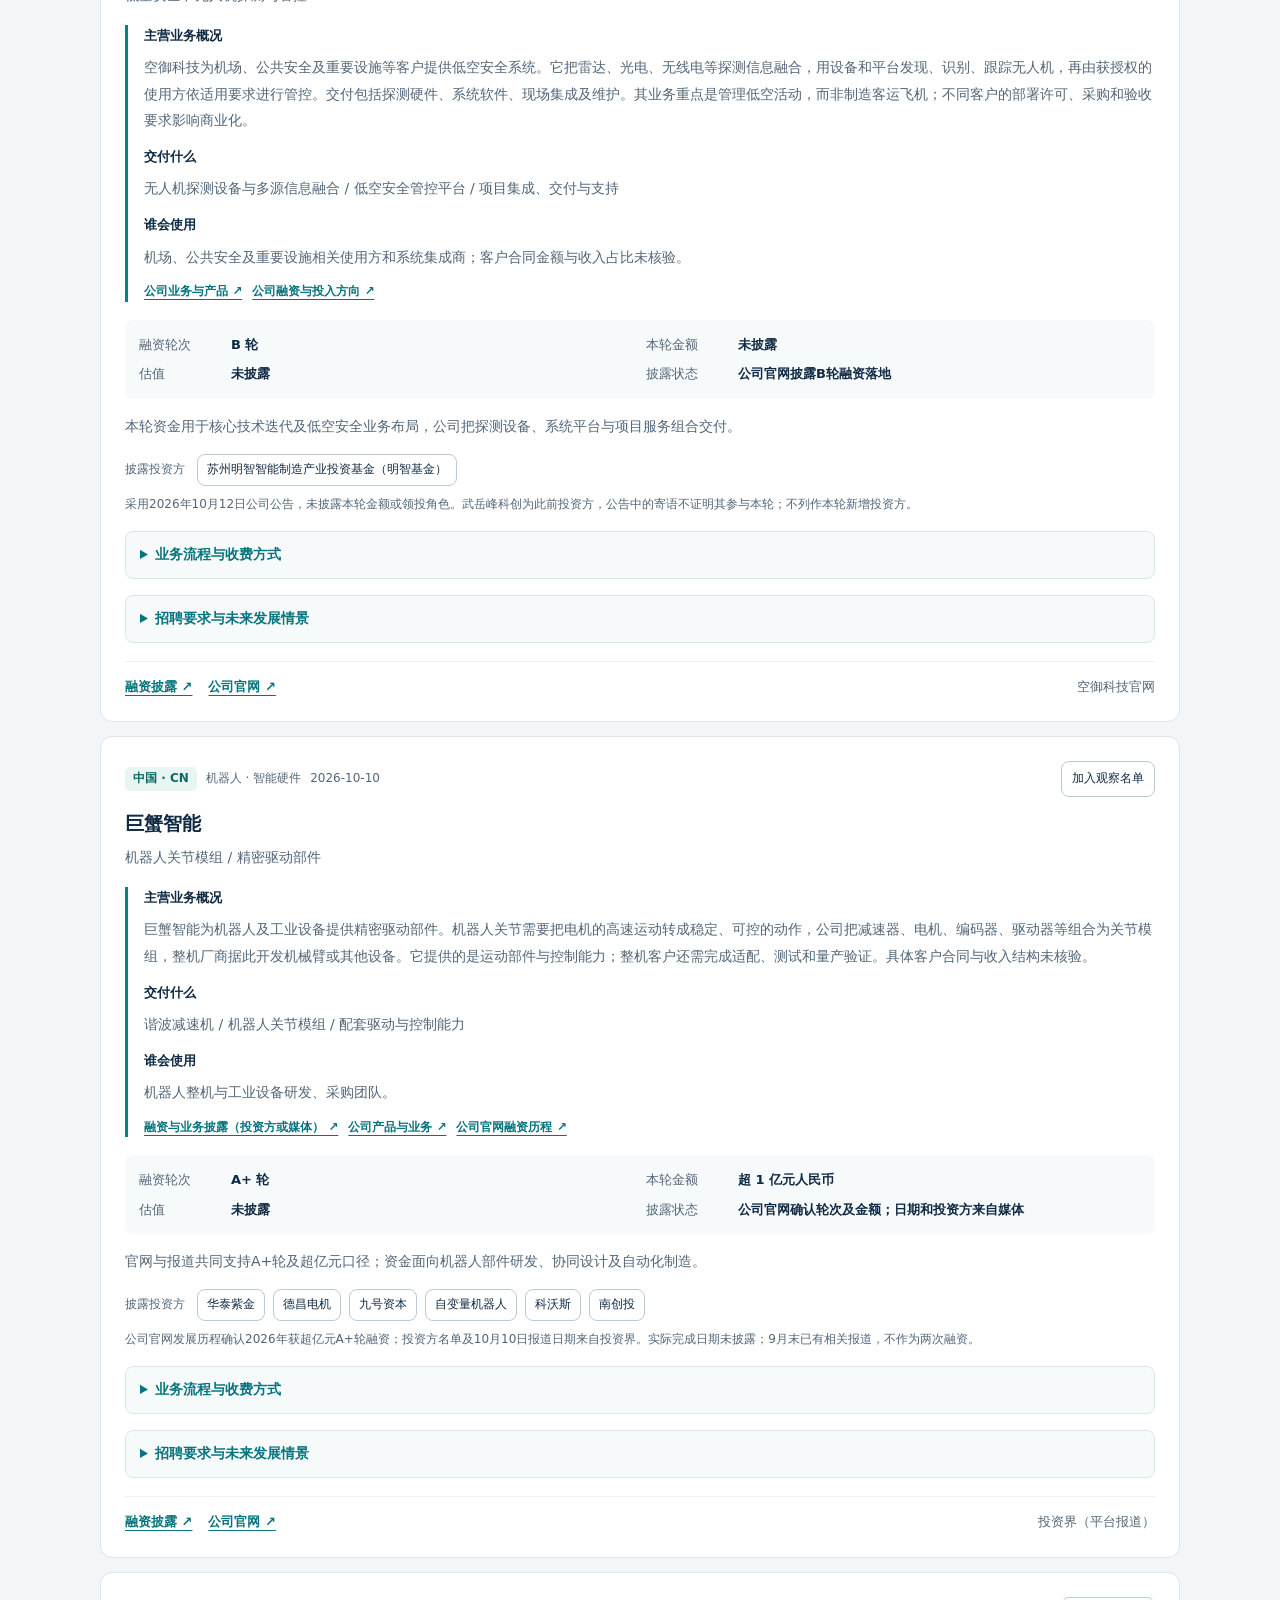
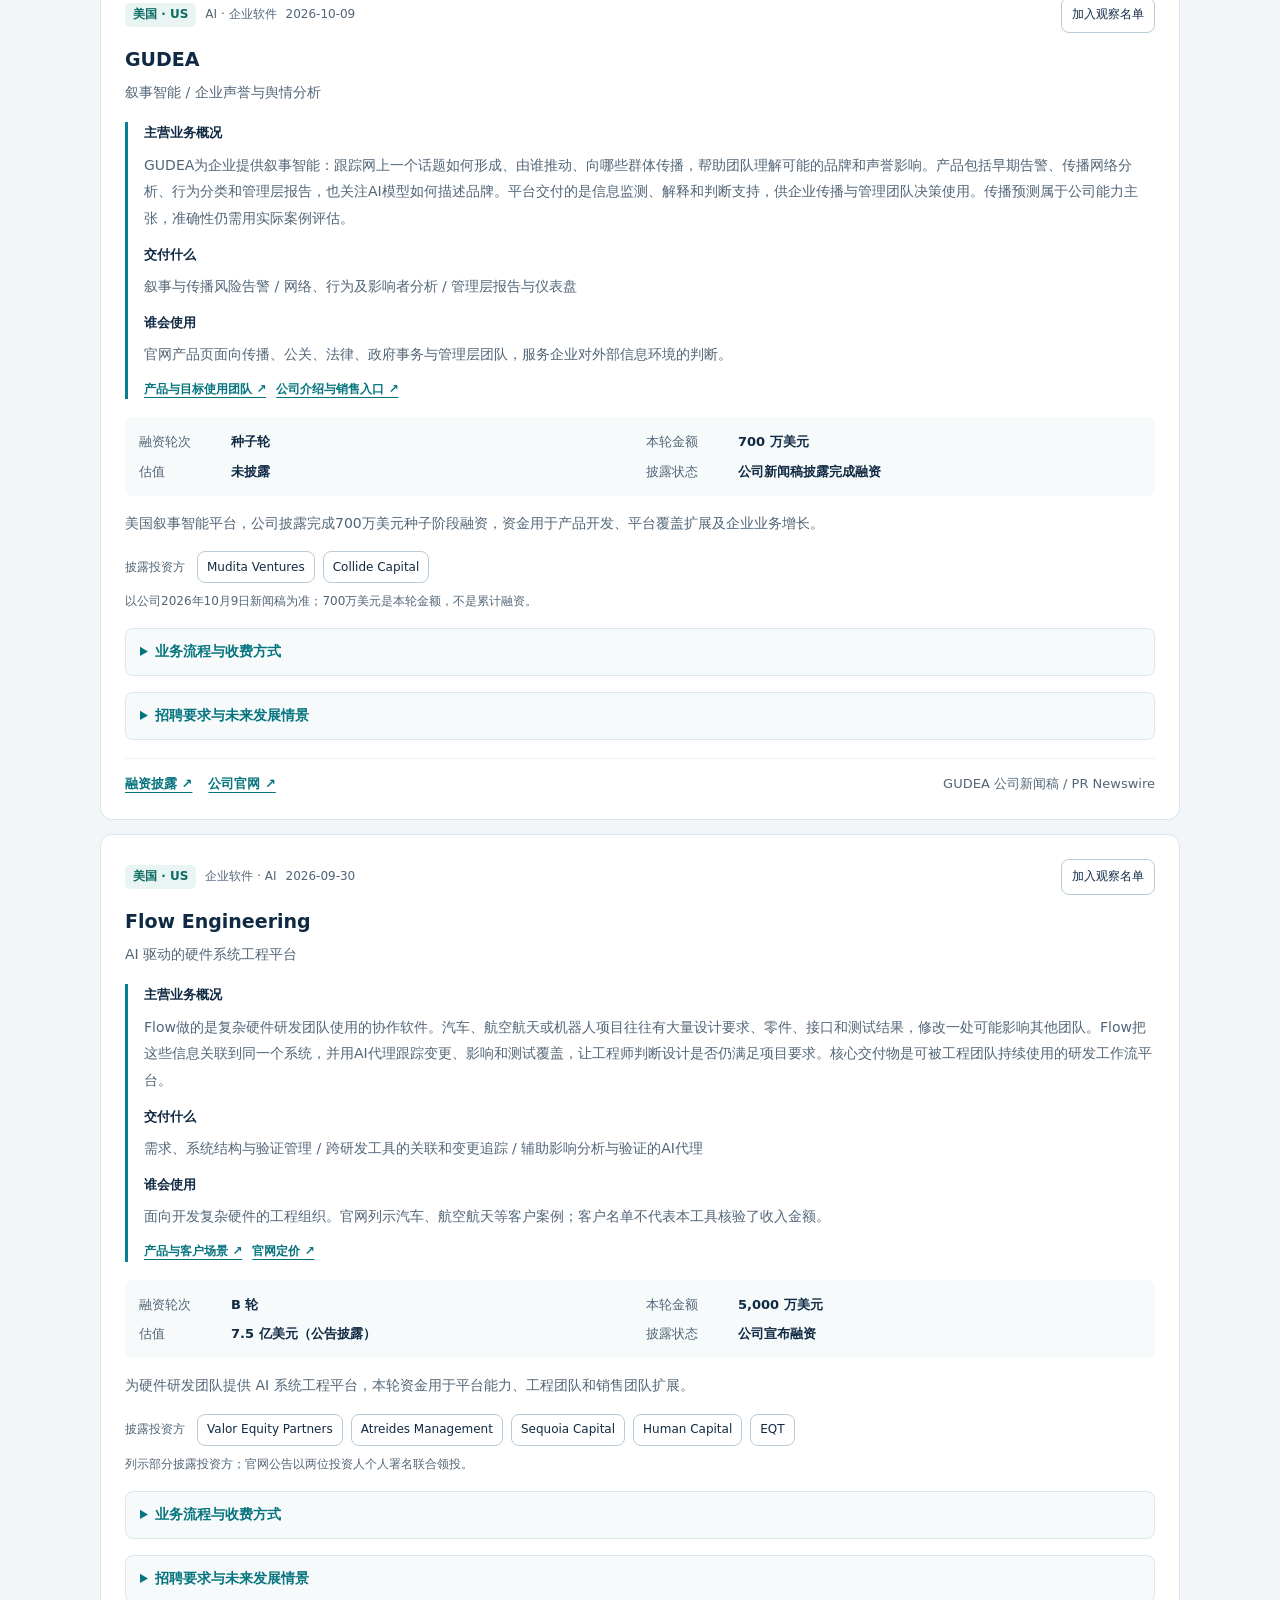
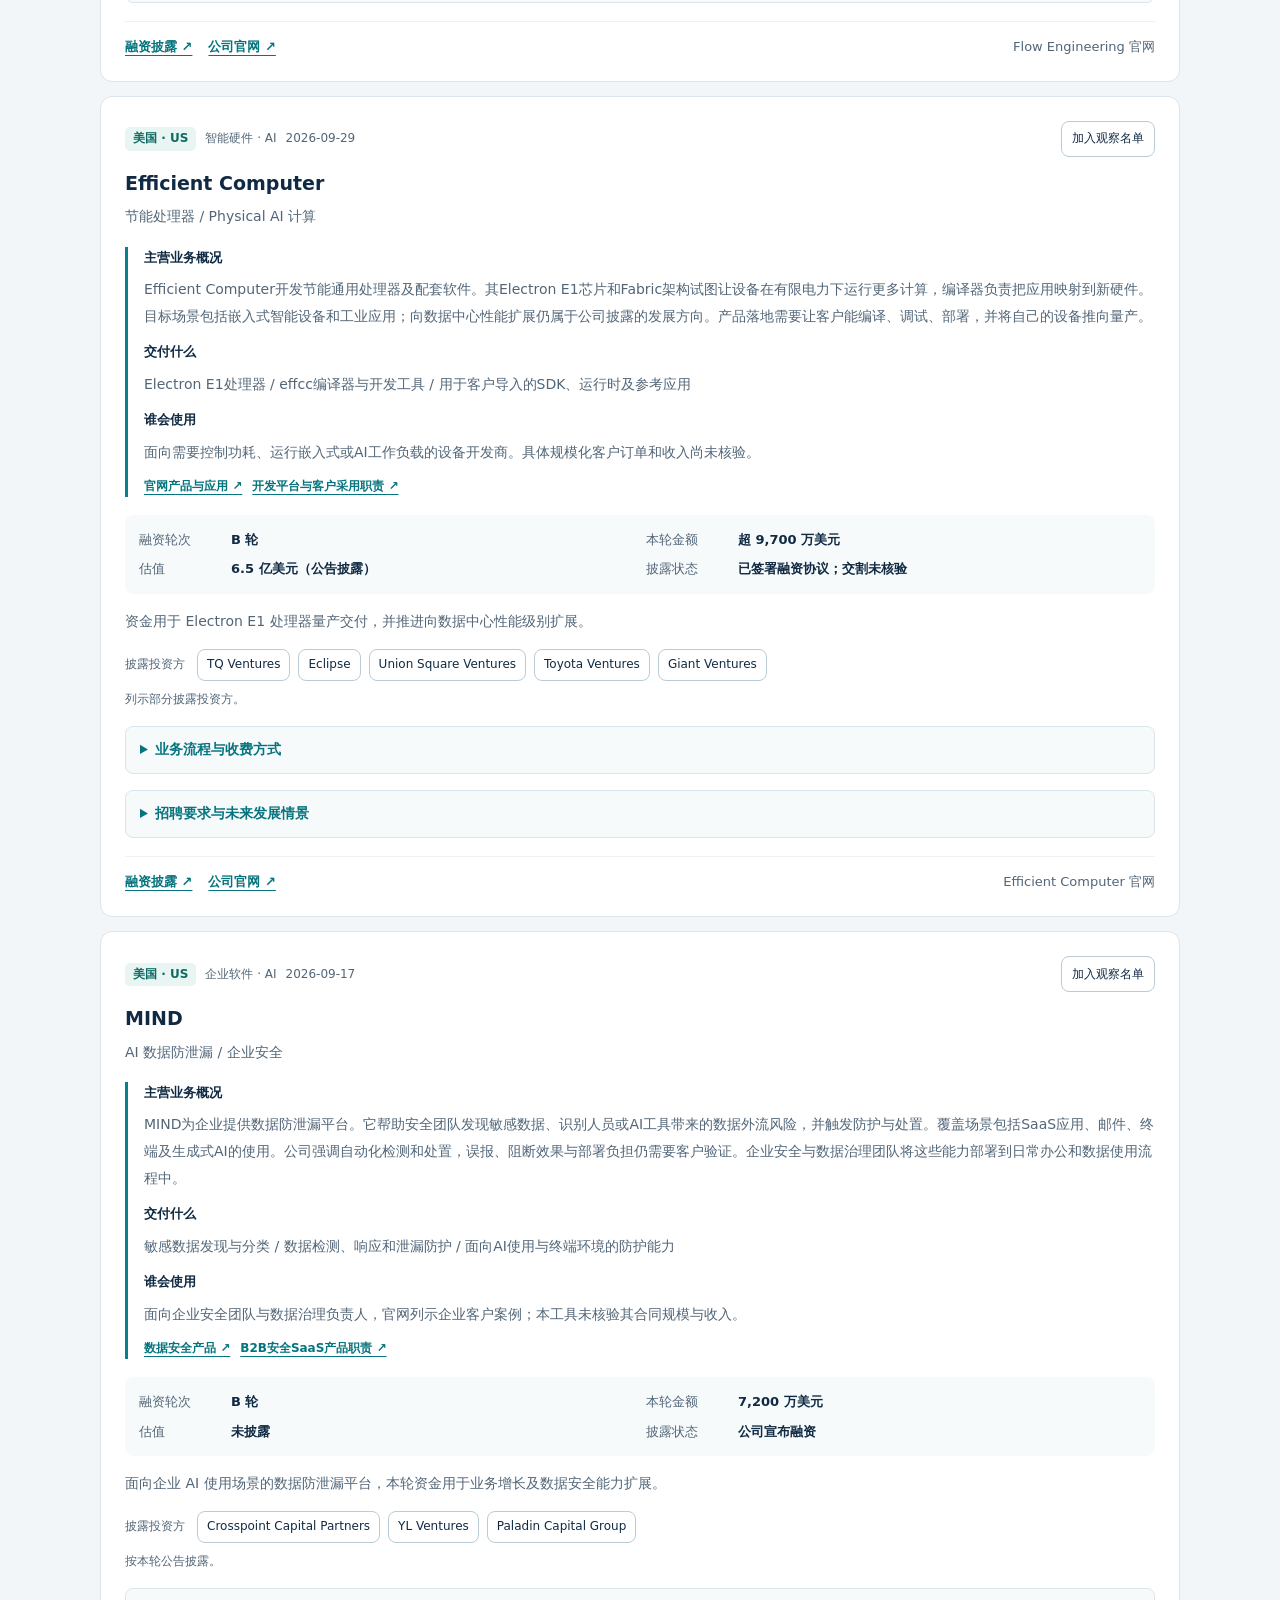
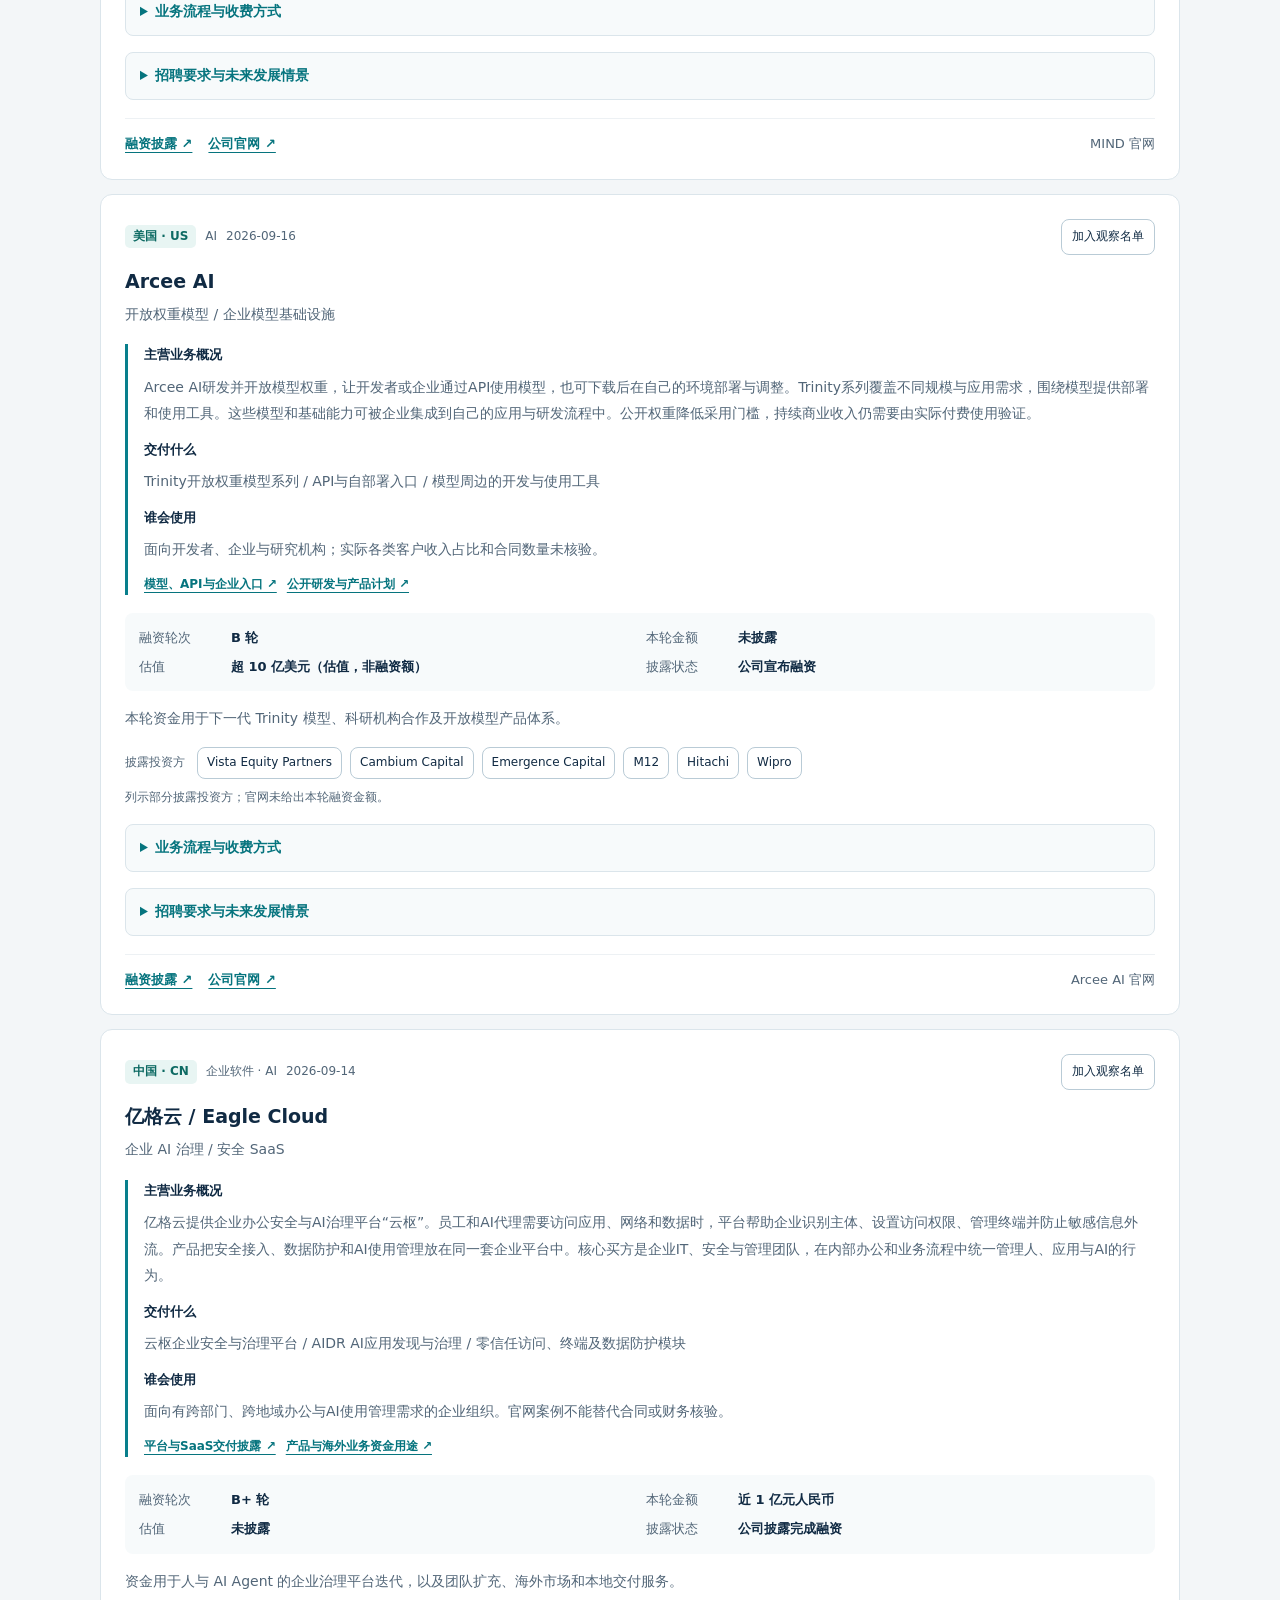
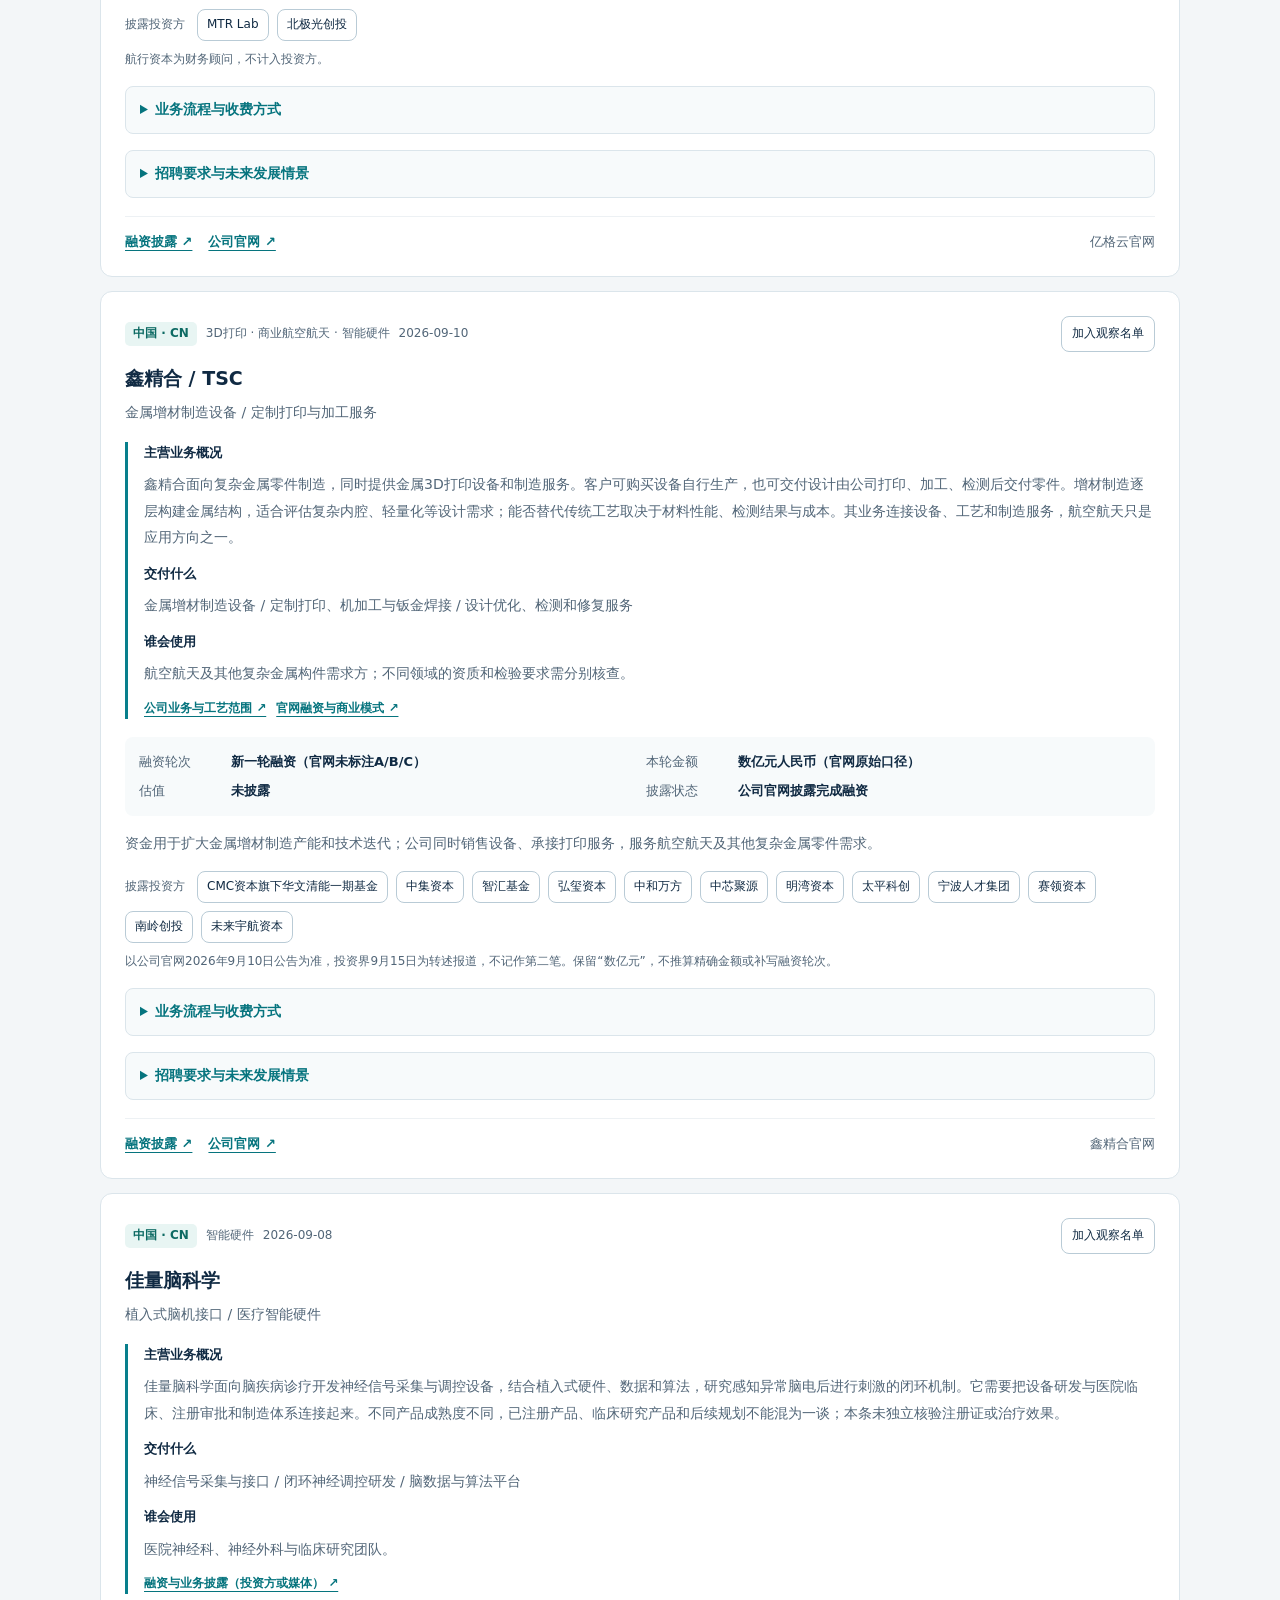
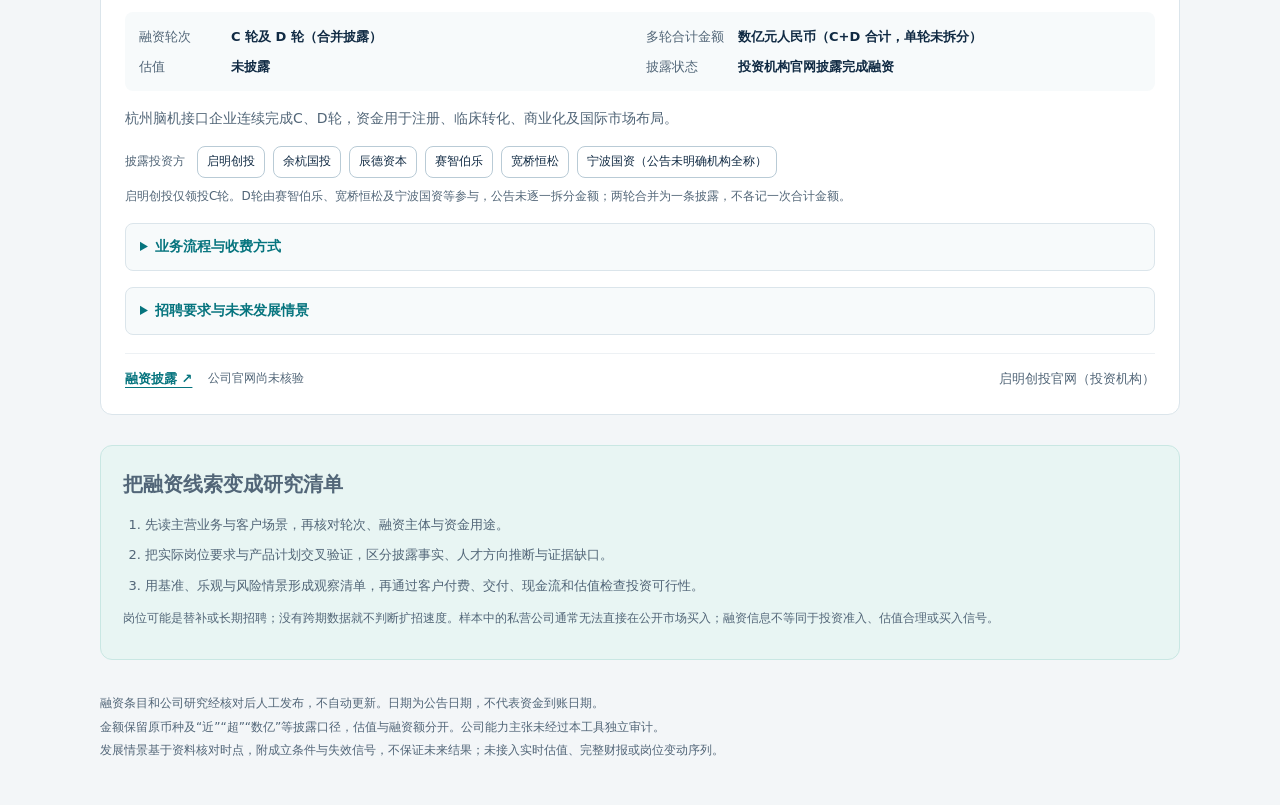
==== commit d178abb0: "Add files via upload" ====
--- a/funding.html
+++ b/funding.html
@@ -7,7 +7,7 @@
   <meta name="description" content="Investment Radar 融资雷达：按赛道、轮次和投资机构浏览中美科技融资，建立公司观察名单。">
   <title>融资雷达 · Investment Radar</title>
   <link rel="stylesheet" href="./styles.css?v=20261012-research1">
-  <script src="./funding.js?v=20261012-sectors1" defer></script>
+  <script src="./funding.js?v=20261012-frontier1" defer></script>
 </head>
 <body>
   <header><div class="wrap brand"><span class="logo" aria-hidden="true">◎</span><div><strong>Investment Radar</strong><span>投资情报雷达</span></div><span class="badge">MVP</span></div></header>
